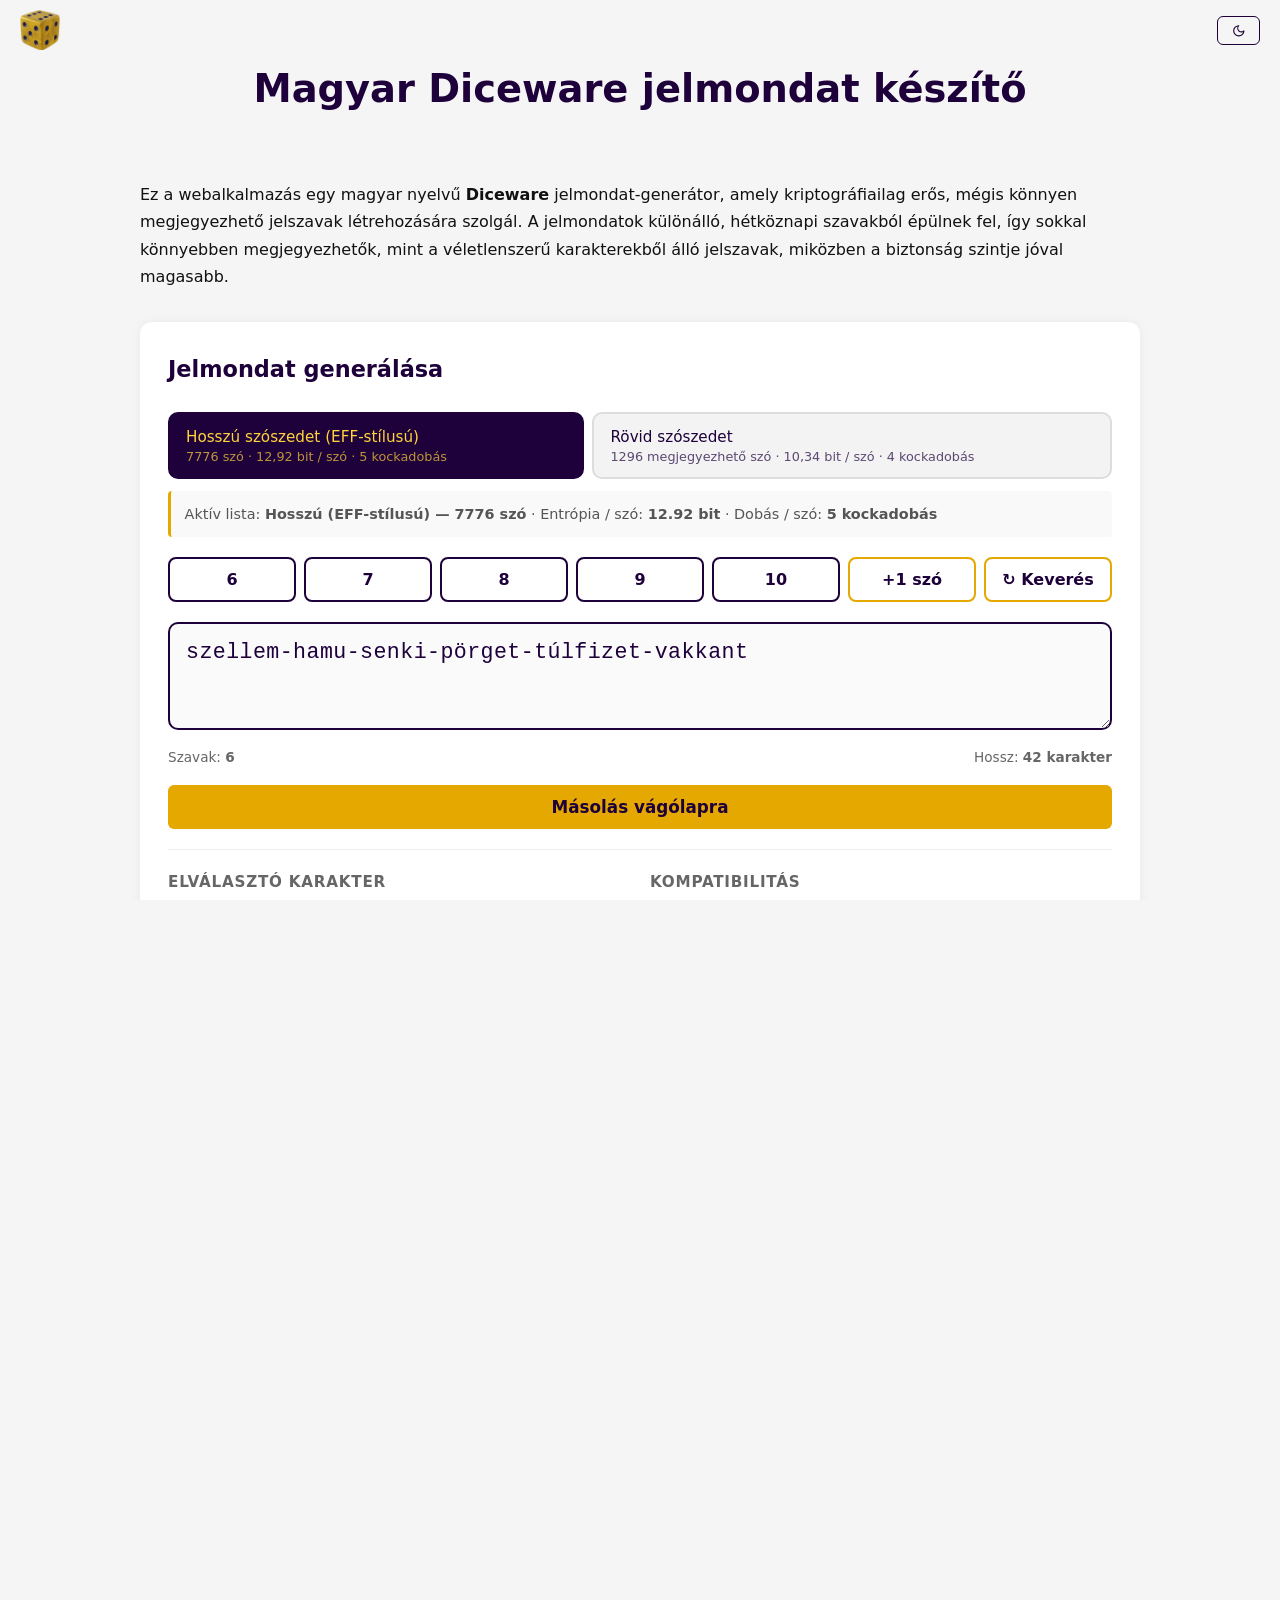
==== index.html @ 15f0f9b3 "chore: update SRI hashes" ====
<!DOCTYPE html>
<html lang="hu">
<head>
  <meta charset="UTF-8" />
  <title>Magyar Diceware jelmondat-generátor</title>
  <meta name="description" content="Magyar nyelvű Diceware jelmondat generátor. A böngésződ kriptográfiai véletlenszám-generátorát használja, semmilyen adat nem hagyja el a gépedet.">
  <meta name="keywords" content="CarryPass, diceware passphrase generator, jelmondat és jelszó generátor, több szóból álló jelszó mondat, jelszó készítő, password generator, passphrase generator, magyar szószedet, magyar diceware, erős jelszó, megjegyezhető jelszó, véletlenszerű jelszó">
  <meta name="author" content="Zoltán Rácz">

  <meta name="robots" content="index, follow">

  <link rel="canonical" href="https://kockajelszo.hu/">

  <meta property="og:type" content="website">
  <meta property="og:url" content="https://kockajelszo.hu/">
  <meta property="og:title" content="Magyar Diceware jelmondat-generátor">
  <meta property="og:description" content="Kriptográfiailag erős, mégis könnyen megjegyezhető magyar nyelvű jelmondatok generálása. Minden számítás a böngésződben történik, semmi sem kerül a szerverre.">
  <meta property="og:image" content="https://kockajelszo.hu/vilagos_kocka_184.png">
  <meta property="og:locale" content="hu_HU">
  <meta property="og:site_name" content="Kockajelszo">

  <meta name="twitter:card" content="summary">
  <meta name="twitter:title" content="Magyar Diceware jelmondat-generátor">
  <meta name="twitter:description" content="Kriptográfiailag erős, mégis könnyen megjegyezhető magyar jelmondatok. Minden a böngésződben fut, semmi nem hagyja el a gépedet.">
  <meta name="twitter:image" content="https://kockajelszo.hu/vilagos_kocka_184.png">

  <script type="application/ld+json">
  {
    "@context": "https://schema.org",
    "@type": "WebApplication",
    "name": "Magyar Diceware jelmondat-generátor",
    "url": "https://kockajelszo.hu/",
    "description": "Magyar nyelvű Diceware jelmondat-generátor. Kriptográfiailag erős, könnyen megjegyezhető jelmondatok generálása közvetlenül a böngésződben.",
    "applicationCategory": "SecurityApplication",
    "operatingSystem": "Any",
    "offers": {
      "@type": "Offer",
      "price": "0",
      "priceCurrency": "HUF"
    },
    "author": {
      "@type": "Person",
      "name": "Rácz Zoltán"
    },
    "inLanguage": "hu",
    "isAccessibleForFree": true
  }
  </script>
  <meta http-equiv="Content-Security-Policy" content="default-src 'self'; manifest-src 'self'; img-src 'self' data: blob:; media-src 'self' blob:; worker-src 'self'; connect-src 'self'; style-src 'self'; object-src 'none'; frame-src 'none'; script-src 'self'; base-uri 'self'; form-action 'self';">
  <meta http-equiv="Permissions-Policy" content="camera=(), microphone=(), geolocation=(), payment=(), usb=(), magnetometer=(), gyroscope=(), accelerometer=(), bluetooth=(), clipboard-read=()">
  <meta name="viewport" content="width=device-width, initial-scale=1">
  <meta name="theme-color" content="#1E003B">
  <meta name="referrer" content="no-referrer">

  <link rel="icon" type="image/png" href="vilagos_kocka_32.png" sizes="32x32" />
  <link rel="shortcut icon" href="favicon.ico" />
  <link rel="apple-touch-icon" sizes="184x184" href="vilagos_kocka_184.png" />

  <link rel="stylesheet" href="diceware-theme.css" integrity="sha384-i+BhUJe4YKb2g8mQ/94nd8Q9sfEkRP0+9KWdST4dWIpdFpiYFvLFRBcQU0KkItlI" crossorigin="anonymous">
  <script src="lucide.min.js" integrity="sha384-1WBlizZxaHNZADu+vujEL0zCN6BYOAzpLXB3HHLkdb5oOd3rxlWlCNuws/tVj4Cu" crossorigin="anonymous"></script>

</head>

<body>

  <header class="navbar">
    <div class="navbar-left">
      <a href="" class="logo-link">
        <img src="vilagos_kocka_184.png" alt="Kockajelszo logo" class="logo-img">
      </a>
    </div>
    <div class="navbar-right">
      <button id="themeToggle" class="dw-theme-toggle" type="button">
        <i id="themeToggleIcon" data-lucide="moon" aria-hidden="true"></i>
      </button>
    </div>
  </header>

  <header class="dw-hero dw-hero--page">
    <h1>Magyar Diceware jelmondat készítő</h1>
  </header>

  <section class="dw-info-block">
    <p>
      Ez a webalkalmazás egy magyar nyelvű <strong>Diceware</strong> jelmondat-generátor, amely
      kriptográfiailag erős, mégis könnyen megjegyezhető jelszavak létrehozására szolgál.
      A jelmondatok különálló, hétköznapi szavakból épülnek fel, így sokkal könnyebben
      megjegyezhetők, mint a véletlenszerű karakterekből álló jelszavak, miközben a biztonság
      szintje jóval magasabb.
    </p>
  </section>

  <section class="dw-card">
    <h2>Jelmondat generálása</h2>

    <div class="dw-list-switch" role="tablist" aria-label="szószedet választása">
      <button class="dw-list-btn is-active" data-list="long" type="button">
        Hosszú szószedet (EFF-stílusú)
        <small>7776 szó · 12,92 bit / szó · 5 kockadobás</small>
      </button>
      <button class="dw-list-btn" data-list="short" type="button">
        Rövid szószedet
        <small>1296 megjegyezhető szó · 10,34 bit / szó · 4 kockadobás</small>
      </button>
    </div>

    <div id="listMeta" class="dw-list-meta"></div>

    <div class="dw-count-row" role="group" aria-label="Szavak száma">
      <button class="dw-count-btn" data-count="6"  type="button">6</button>
      <button class="dw-count-btn" data-count="7"  type="button">7</button>
      <button class="dw-count-btn" data-count="8"  type="button">8</button>
      <button class="dw-count-btn" data-count="9"  type="button">9</button>
      <button class="dw-count-btn" data-count="10" type="button">10</button>
      <button class="dw-count-btn action" id="addWordBtn"  type="button" title="Egy szó hozzáadása">+1 szó</button>
      <button class="dw-count-btn action" id="shuffleBtn"  type="button" title="A szavak véletlenszerű átrendezése">↻ Keverés</button>
    </div>

    <div class="dw-output-wrap">
      <textarea id="passphraseOutput" readonly rows="3"
                placeholder="A jelmondat itt fog megjelenni…"></textarea>
      <div class="dw-output-meta">
        <span>Szavak: <strong id="wordCount">0</strong></span>
        <span>Hossz: <strong id="entropyLengthInfo">—</strong></span>
      </div>
      <button id="copyBtn" class="btn primary" type="button">Másolás vágólapra</button>
    </div>

    <div class="dw-options">
      <div class="dw-option-group">
        <h3>Elválasztó karakter</h3>
        <div class="dw-radio-row">
          <label><input type="radio" name="separator" value="-" checked><span>kötőjel</span></label>
          <label><input type="radio" name="separator" value="."><span>pont</span></label>
          <label><input type="radio" name="separator" value=" "><span>szóköz</span></label>
          <label><input type="radio" name="separator" value=""><span>nincs</span></label>
        </div>
      </div>

      <div class="dw-option-group">
        <h3>Kompatibilitás</h3>
        <div class="dw-toggle-row">
          <input type="checkbox" id="deaccentToggle" class="toggle">
          <label for="deaccentToggle" class="toggle-text">
            Ékezetek eltávolítása a hosszú szószedetből
            <small>Kompatibilitás idegen billentyűzettel, informatikai rendszerekkel</small>
          </label>
        </div>
        <h3>Plusz erősítés</h3>
        <div class="dw-toggle-row">
          <input type="checkbox" id="randomCapsToggle" class="toggle">
          <label for="randomCapsToggle" class="toggle-text">
            Egy szó véletlenszerű nagy kezdőbetűvel
            <small>+log₂(szavak száma) bit entrópia</small>
          </label>
        </div>
        <div class="dw-toggle-row">
          <input type="checkbox" id="appendSymbolToggle" class="toggle">
          <label for="appendSymbolToggle" class="toggle-text">
            Véletlen szimbólum hozzáadása a végéhez
            <small>+2,32 bit entrópia (!@#*_)</small>
          </label>
        </div>
        <div class="dw-toggle-row">
          <input type="checkbox" id="appendNumberToggle" class="toggle">
          <label for="appendNumberToggle" class="toggle-text">
            Véletlen szám hozzáadása a végéhez (1–9)
            <small>+3,17 bit entrópia</small>
          </label>
        </div>
      </div>
    </div>
    <div class="dw-entropy-summary">
      <span>Entrópia: <strong id="entropyBits">0 bit</strong></span>
      <span>Minősítés: <span id="entropyLabel" class="entropy-label">—</span></span>
    </div>
    <div class="dw-meter" aria-hidden="true">
      <div id="entropyMeterFill" class="meter-fill"></div>
    </div>

    <h3 class="dw-crack-heading">
      Becsült feltörési idő — <span class="dw-crack-subheading">brute-force átlag a kulcstér 50%-án</span>
    </h3>
    <table class="crack-table">
      <thead>
        <tr><th>Támadó / sebesség</th><th class="crack-time-th">Idő</th></tr>
      </thead>
      <tbody id="crackTableBody"></tbody>
    </table>
    <p class="dw-crack-note">
      A támadói sebességek illusztratív nagyságrendek. A valós feltörési idő a hash-algoritmustól,
      a hardvertől és a támadó erőforrásaitól függ. A becslés feltételezi, hogy a támadó tudja,
      melyik szószedetet használtad.
    </p>
  </section>

  <section class="dw-info-block">
    <div class="dw-warning">
      <strong>⚠ Valódi véletlenszerűség</strong><br>
      Ez a generátor a böngésződ kriptográfiai véletlenszám-generátorát
      (<code>window.crypto.getRandomValues</code>) használja, ami a legtöbb felhasználáshoz
      bőven elegendő. <strong>Ha azonban a legmagasabb biztonsági szintre van szükséged</strong>
        — például egy nagyon fontos kriptográfiai kulcs létrehozásához — akkor a legjobb, ha
      <strong>valódi, fizikai kockákat használsz</strong>, és a dobások eredményét visszanézed
      a szószedetben. A szoftveres véletlenszám-generátorok rejtett hibái vagy hátsó kapui
      nem zárhatók ki teljes bizonyossággal; a fizikai kockák viszont a valódi véletlenszerűséget biztosítják.
    </div>
  </section>

  <section class="dw-card">
    <h2>Kockadobás → szó keresés</h2>
    <p class="dw-dice-desc">
      Írd be a kockadobásod eredményét (pl. <code>13456</code> a hosszú, vagy <code>2341</code> a rövid listához),
      majd nyomj <kbd>Enter</kbd>t vagy kattints a <strong>Hozzáadás</strong> gombra.
      Az összegyűjtött szavakból jelmondat épül fel az entrópiaszámítással együtt.
    </p>

    <div class="dw-dice-lookup-row">
      <div class="custom-dropdown dropdown-lower">
        <label for="diceListSelect" class="dw-dice-label">Szószedet</label>
        <select id="diceListSelect" class="dw-dice-select">
          <option value="long">Hosszú (5 kocka)</option>
          <option value="short">Rövid (4 kocka)</option>
        </select>
      </div>
      <div class="dw-dice-field dw-dice-field--grow">
        <label for="diceRollInput" class="dw-dice-label">Dobás eredménye (csak 1–6)</label>
        <input type="text" id="diceRollInput" class="dw-dice-input"
               maxlength="5" placeholder="pl. 13456"
               inputmode="numeric" autocomplete="off" spellcheck="false">
        <label class="dw-dice-label">&nbsp;</label>
        <button id="diceAddBtn" class="btn primary" type="button" disabled>Hozzáadás</button>
      </div>
    </div>

    <div id="diceResult" class="dw-dice-result" aria-live="polite"></div>

    <div id="diceCollectedWrap" hidden>

      <div class="dw-dice-collected-header">
        <span>Összegyűjtött szavak (<span id="diceWordCount">0</span>):</span>
        <button id="diceClearBtn" class="dw-dice-clear-btn" type="button">✕ Mindent töröl</button>
      </div>
      <div id="diceWordList" class="dw-dice-word-list"></div>

      <div class="dw-options dw-dice-options">
        <div class="dw-option-group">
          <h3>Elválasztó karakter</h3>
          <div class="dw-radio-row">
            <label><input type="radio" name="diceSeparator" value="-" checked><span>kötőjel</span></label>
            <label><input type="radio" name="diceSeparator" value="."><span>pont</span></label>
            <label><input type="radio" name="diceSeparator" value=" "><span>szóköz</span></label>
            <label><input type="radio" name="diceSeparator" value=""><span>nincs</span></label>
          </div>
        </div>
        <div class="dw-option-group">
          <h3>Kompatibilitás</h3>
          <div class="dw-toggle-row">
            <input type="checkbox" id="diceDeaccentToggle" class="toggle">
            <label for="diceDeaccentToggle" class="toggle-text">
              Ékezetek eltávolítása
              <small>Kompatibilitás idegen billentyűzettel, informatikai rendszerekkel</small>
            </label>
          </div>
          <h3>Plusz erősítés</h3>
          <div class="dw-toggle-row">
            <input type="checkbox" id="diceRandomCapsToggle" class="toggle">
            <label for="diceRandomCapsToggle" class="toggle-text">
              Egy szó véletlenszerű nagy kezdőbetűvel
              <small>+log₂(szavak száma) bit entrópia</small>
            </label>
          </div>
          <div class="dw-toggle-row">
            <input type="checkbox" id="diceAppendSymbolToggle" class="toggle">
            <label for="diceAppendSymbolToggle" class="toggle-text">
              Véletlen szimbólum hozzáadása a végéhez
              <small>+2,32 bit entrópia (!@#*_)</small>
            </label>
          </div>
          <div class="dw-toggle-row">
            <input type="checkbox" id="diceAppendNumberToggle" class="toggle">
            <label for="diceAppendNumberToggle" class="toggle-text">
              Véletlen szám hozzáadása a végéhez (1–9)
              <small>+3,17 bit entrópia</small>
            </label>
          </div>
        </div>
        <div class="dw-option-group">

        </div>
      </div>

      <textarea id="dicePassphraseOutput" readonly rows="3" class="dw-dice-passphrase"></textarea>
      <div class="dw-output-wrap">
      <button id="diceCopyBtn" class="btn primary" type="button" disabled>Másolás vágólapra</button>
      </div>

      <div class="dw-entropy-summary">
        <span>Entrópia: <strong id="diceEntropyBits">0 bit</strong></span>
        <span>Minősítés: <span id="diceEntropyLabel" class="entropy-label">—</span></span>
        <span id="diceEntropyLengthInfo"></span>
      </div>
      <div class="dw-meter" aria-hidden="true">
        <div id="diceEntropyMeterFill" class="meter-fill"></div>
      </div>

      <h3 class="dw-crack-heading">
        Becsült feltörési idő — <span class="dw-crack-subheading">brute-force átlag a kulcstér 50%-án</span>
      </h3>
      <table class="crack-table">
        <thead>
          <tr><th>Támadó / sebesség</th><th class="crack-time-th">Idő</th></tr>
        </thead>
        <tbody id="diceCrackTableBody"></tbody>
      </table>
    </div>
  </section>


  <section class="dw-info-block">
    <h2>Hogyan használd</h2>
    <ol>
      <li>
        <strong>Válassz szószedetet.</strong> A <em>rövid</em> szószedet (1296 szó) rövidebb,
        könnyebben megjegyezhető szavakat tartalmaz — több szóra van szükség ugyanolyan
        biztonsághoz. A <em>hosszú</em>, EFF-stílusú szószedet (7776 szó) több szóból válogat,
        így kevesebb szó is elegendő.
      </li>
      <li>
        <strong>Válassz szómennyiséget.</strong> Általános ajánlás: <strong>6+ szó</strong>
        a hosszú szószedetből, vagy <strong>8+ szó</strong> a rövid szószedetből. Magasabb
        biztonsági igény esetén lépj feljebb.
      </li>
      <li>
        <strong>Igazítsd ízlésedre.</strong> Válassz elválasztót (kötőjel, pont, szóköz,
        vagy semmi). Igény szerint kapcsolj be véletlen nagy kezdőbetűt vagy szimbólumot.
      </li>
      <li>
        <strong>Jegyezd meg, vagy tárold biztonságosan.</strong> A Diceware módszer egyik nagy előnye, hogy a véletlen szavakból összeálló mondat 
        <em>vizuálisan asszociálható</em>, ezért 6-8 szó esetén sokkal könnyebb fejben tartani, mint egy ugyanolyan erős, vegyes karakterű jelszót. 
        Hosszabb jelmondat esetén — például erős titkosítási kulcshoz — érdemes egy megbízható jelszókezelőbe menteni.
      </li>
      <li>
        <strong>Ne válassz szavakat tetszésed szerint.</strong> A jelmondat biztonsága teljes egészében a véletlenszerűségből ered — 
        ha bármilyen szempont szerint válogatsz (pl. „ezek a szavak szimpatikusak"), a tényleges entrópia töredékére csökkenhet. 
        Kizárólag a generátort vagy fizikai kockákat használj. Ha az eredmény nem tetszik, egyszerűen generálj újat — 
        akár addig, amíg egy számodra megjegyezhető kombináció nem jön ki. Kizárólag a generátort vagy fizikai kockákat használj.
      </li>
      <li>
        <strong>Másold ki és használd.</strong> A „Másolás vágólapra" gomb a teljes
        jelmondatot a vágólapra teszi. A böngésződ vágólapját ne hagyd telerakva —
        ha lehet, illeszd be azonnal, ahova kell.
      </li>
    </ol>
  </section>

  <section class="dw-info-block">
    <h2>A Diceware története</h2>
    <p>
      A <strong>Diceware</strong> módszert <strong>Arnold G. Reinhold</strong>
      amerikai biztonsági szakértő dolgozta ki és tette közzé <strong>1995-ben</strong>.
      Az ötlet rendkívül egyszerű, és éppen ebben rejlik az ereje: ha valódi, fizikai
      hatoldalú kockákkal dobsz, és minden öt dobás eredménye (egy ötjegyű szám 11111 és
      66666 között) egy-egy szót választ ki egy nyilvános, 7776 elemű szószedetből,
      akkor az így összeállított jelmondat <strong>matematikailag bizonyíthatóan</strong>
      egyenletes eloszlással kerül a teljes lehetőségtérből.
    </p>
    <p>
      Reinhold célja az volt, hogy átlagos felhasználók is létrehozhassanak igazán
      erős, mégis megjegyezhető jelmondatokat — kriptográfiai kulcsokhoz, PGP titkos
      kulcsok védelméhez, lemeztitkosításhoz — anélkül, hogy bízniuk kellene egy szoftver
      véletlenszám-generátorában vagy egy szolgáltatóban.
    </p>
    <p>
      Az eredeti, angol Diceware-szószedetet a 2010-es években több irányba is kibővítették:
      a <strong>Electronic Frontier Foundation (EFF)</strong> 2016-ban kiadott egy
      gondosan átválogatott, „barátságosabb" 7776 szavas szószedetet, amely csak könnyen
      leírható, félreérthetetlen szavakat tartalmaz — és egy rövidebb,
      „<em>memorable</em>" 1296 szavas változatot is, amelyben a szavak rövidebbek és
      könnyebben megjegyezhetők. Ez az oldal ennek a két formátumnak a
      <strong>magyar</strong> változatát kínálja.
    </p>
    <p class="dw-source-note">
      Eredeti forrás:
      <a href="https://theworld.com/~reinhold/diceware.html" target="_blank" rel="noopener noreferrer">
        theworld.com/~reinhold/diceware.html
      </a>
      ·
      <a href="https://www.eff.org/dice" target="_blank" rel="noopener noreferrer">
        eff.org/dice
      </a>
    </p>
  </section>

  <section class="dw-info-block">
    <h2>Hogyan számoljuk az entrópiát</h2>
    <p>
      Az entrópia (bitekben) azt méri, hogy hány különböző jelmondatot tudna a támadó
      egyenlő valószínűséggel kitalálni. Ha az <em>N</em> elemű szószedetből véletlenszerűen
      választunk egy szót, az <strong>log₂(N)</strong> bit entrópiát ad:
    </p>
    <ul>
      <li>Rövid szószedet: log₂(1296) ≈ <strong>10,34 bit / szó</strong></li>
      <li>Hosszú szószedet: log₂(7776) ≈ <strong>12,92 bit / szó</strong></li>
      <li>Véletlen szimbólum (5 közül): log₂(5) ≈ <strong>2,32 bit</strong></li>
      <li>Véletlen szám (1–9): log₂(9) ≈ <strong>3,17 bit</strong></li>
      <li>Véletlen nagy kezdőbetű (melyik szón): log₂(szavak száma) bit</li>
    </ul>
    <p>
      A teljes jelmondat entrópiája az egyes részek entrópiájának összege. A feltörési
      idő becslése: <code>2<sup>bits − 1</sup> ÷ találgatás_per_másodperc</code>, ami
      a teljes kulcstér 50%-ának brute-force átfésüléséhez szükséges átlagos idő.
    </p>
  </section>

  <footer class="dw-footer">
    Diceware-generátor a <a href="https://carrypass.net" target="_blank" rel="noopener noreferrer">CarryPass</a> projekttől ·
    A kódot a böngésződ futtatja, a véletlent a böngésződ adja ·
    Magyar szószedet © Rácz Zoltán, CC BY SA 4.0
  </footer>

  <footer class="dw-footer">
    <a href="privacy-policy.html" target="_blank" rel="noopener noreferrer">Adatkezelési tájékoztató</a><br>
    készítette: Rácz Zoltán | a szervert biztosítja: Vercel | a domain szolgáltató: MHosting <br>
    A forrás megtekinthető a <a href="https://github.com/racz-zoltan/hungarian-diceware" target="_blank" rel="noopener noreferrer">GitHub</a> oldalon.<br>
  </footer>


  <script src="diceware_hungarian_short.js" integrity="sha384-bm+6sWbmrzERk+lYyMAoAx3h/zXso+BILvGccc5f3H9WD+K2WluRrU1LLFFt/CpL" crossorigin="anonymous"></script>
  <script src="diceware_hungarian_long.js" integrity="sha384-8YZtt3Z4+CXpR0xYqrtWiKHso7Sah0BT8HTcDqEfVZChGNx+omRCQSnc/5GDoqUs" crossorigin="anonymous"></script>

  <script src="diceware.js" integrity="sha384-tkfReyTM1sUQtWC5mJcmjQSDlkSIREk7+Nl5IS0ILaaxXsB22BI4fT/3C1aknOBo" crossorigin="anonymous" defer></script>

</body>
</html>
---- diceware-theme.css ----
:root {
--ui-font-stack: 'Inter', system-ui, -apple-system, BlinkMacSystemFont, 'Segoe UI', Roboto, sans-serif;

--background-color: #F5F5F5;
--text-color: #111;
}

[data-theme="dark"] {
--background-color: #121212;
--text-color: #f1f1f1;
} 

html, body {
margin: 0;
font-family: var(--ui-font-stack);
background-color: var(--background-color);
color: var(--text-color);
line-height: 1.7;
padding: 0;
height: 100%;
}

html {
scroll-behavior: smooth;
overflow-x: hidden;
box-sizing: border-box;
}


body {
overflow-x: hidden;
}

.navbar {
position: fixed;
top: 0;
left: 0;
right: 0;
width: 100%;
box-sizing: border-box;
z-index: 1000;
background: var(--background-color);
padding: 0.75rem 1.2rem;
display: flex;
flex-wrap: wrap;
justify-content: space-between;
align-items: center;
gap: 0.75rem;
}


.navbar-left,
.navbar-right {
display: flex;
align-items: center;
flex-wrap: wrap;
gap: 1rem;
}

.navbar svg {
width: 1.1rem;
height: 1.1rem;
display: block;
flex-shrink: 0;
}

#registrationView {
padding-top: 70px; 
}



input,
textarea {
font-family: var(--ui-font-stack);
}

input::placeholder,
textarea::placeholder {
font-family: var(--ui-font-stack);
color: #888; 
}


.screen {
display: none;
min-height: 100vh;
width: 100%;
overflow-y: auto;
opacity: 0;
transition: opacity 400ms ease;
}
.screen.active {
display: block;
opacity: 1;
}

.lang-toggle.fade { opacity: 0; transition: opacity 400ms; }
.lang-toggle.fade.active { opacity: 1; }



.container {
width: 90%;
max-width: 1000px;
margin: 0 auto;
padding: 2rem 0;
}

.container-icons {
width: 95%;
max-width: 500px;
margin: 0 auto;
}

.container.functions {
width: 90%;
max-width: 1000px;
margin: 0 auto;
background: #fff;
padding: 2rem;
border-radius: 12px;
box-shadow: 0 0 12px rgba(0,0,0,0.05);
}

.container.fullwidth {
width: 95%;
max-width: 1400px;
margin: 0 auto;
padding: 2rem 0;
background: #fff;
padding: 2rem;
border-radius: 12px;
box-shadow: 0 0 12px rgba(0,0,0,0.05);
}

.container qr {
display: grid; 
grid-template-columns: 1fr 1fr; 
gap: 20px; 
}
.column qr {
padding: 10px;
}

@media (max-width: 600px) {
.container.functions {
padding: 1.5rem 1rem;
}
}

.responsive-container {
margin-top: 0.1rem;
height: auto;
}

@media (min-width: 768px) {
.responsive-container {
height: 550px;
}
}


.hero {
background: #F5F5F5;
padding: 4rem 1rem;
text-align: center;
}

.hero h1 {
font-size: 2.5rem;
margin-bottom: 1rem;
}

.hero p {
font-size: 1.2rem;
margin-bottom: 2rem;
}

.section {
padding: 2rem 1rem;
}

.section-register {
padding: 0.3rem 1rem;
}

.section.alt {
background-color: #F9F9F9;
}

h2 {
font-size: 1.8rem;
margin-bottom: 1.5rem;
color: #1E003B;
}

h3, h4 {
margin: 0.5rem 0;
font-weight: 600;
}

ul {
padding-left: 1.5rem;
margin-bottom: 1rem;
}

ul li {
margin-bottom: 0.5rem;
}



.grid.cards {
display: grid;
gap: 1.5rem;
grid-template-columns: repeat(auto-fit, minmax(260px, 1fr));
}

.card {
background-color: #fff;
border: 1px solid #eee;
border-radius: 12px;
padding: 1.5rem;
box-shadow: 0 2px 6px rgba(0,0,0,0.05);
text-align: center;
}

.card i {
width: 24px;
height: 24px;
color: #E5A800;
margin-bottom: 0.75rem;
}

.card h4 {
font-size: 1.1rem;
color: #1E003B;
}

.card strong {
display: block;
margin-top: 0.5rem;
font-size: 1.2rem;
}

input:not([type="radio"]):not([type="checkbox"]), textarea {
width: 100%;
max-width: 100%;
box-sizing: border-box;
padding: 0.75rem;
font-size: 1rem;
margin-bottom: 1rem;
border-radius: 8px;
border: 1px solid #ccc;
background-color: #fff;
}

textarea {
min-height: 100px;
resize: vertical;
}

.btn {
display: inline-block;
padding: 0.75rem 1.5rem;
font-family: inherit;
font-size: 1rem;
font-weight: 400;
border: none;
text-decoration: none;
text-align: center;
align-items: center;
justify-content: center;
vertical-align: middle;
line-height: 1;
cursor: pointer;
transition: all 0.3s ease;
}


.btn.primary:hover {
background-color: #e6be36;
}

.footer {
text-align: center;
padding: 2rem 1rem;
background-color: #F5F5F5;
font-size: 0.9rem;
color: #666;
}

.icon-large {
width: 36px;
height: 36px;
color: #E5A800;
margin-bottom: 1rem;
}

.icon-large-challenge {
width: 36px;
height: 36px;
color: #E5A800;
}  

.icon-large-challenge-dark {
width: 36px;
height: 36px;
color: #1E003B;
} 
.dot-modal {
display: none; 
position: fixed; 
z-index: 9999; 
left: 0;
top: 0;
width: 100%; 
height: 100%; 
overflow: auto; 
background-color: rgba(0,0,0,0.5); 
}


.dot-modal-content {
position: absolute; 
top: 50%; 
left: 50%; 
transform: translate(-50%, -50%); 
width: 300px;
height: 300px; 
padding: 20px;
display: flex;
justify-content: center;
align-items: center;
background-color: transparent;
}

.loading-dots {
display: grid;
grid-template-columns: repeat(3, auto);
grid-gap: 10px;
justify-content: center;
align-items: center;
}

.dot {
width: 20px;
height: 20px;
border-radius: 50%;
margin: 5px;
animation: pulsate 1s infinite alternate;
}

.blue {
background-color: #1E003B;
}

.light {
background-color: #E5A800;
}


@keyframes pulsate {
from {
  transform: scale(1);
  opacity: 1;
}
to {
  transform: scale(1.5);
  opacity: 0.5;
}
}

.clearcontainer {
display: flex;
align-items: center; 
margin-top: 0.6rem;
}

.clearcontainer h4 {
margin-right: 2rem;
}

.custom-alert {
display: flex;
align-items: center;
justify-content: space-between;
padding: 0.75rem 1rem;
margin-bottom: 1rem;
border-radius: 6px;
font-size: 0.95rem;
box-shadow: 0 2px 8px rgba(0,0,0,0.1);
animation: fadein 0.2s ease-in-out;
}

.custom-alert-info    { background-color: #e7f1ff; color: #084298; }
.custom-alert-success { background-color: #d1e7dd; color: #0f5132; }
.custom-alert-error   { background-color: #f8d7da; color: #842029; }
.custom-alert-warning { background-color: #fff3cd; color: #664d03; }

.custom-alert-close {
background: none;
border: none;
font-size: 1.2rem;
color: inherit;
cursor: pointer;
}

@keyframes fadein {
from { opacity: 0; transform: translateY(-5px); }
to { opacity: 1; transform: translateY(0); }
}

.input-group {
display: flex;
align-items: stretch;
flex-wrap: nowrap;
}


.input-row {
display: flex;
gap: 1rem;
align-items: flex-end;
}

.field-group {
display: flex;
flex-direction: column;
justify-content: flex-end;
}

.field-group label {
font-size: 14px;
margin-bottom: 5px;
}

.field-group select,
.field-group input {
font-size: 1rem;
padding: 0.4rem;
box-sizing: border-box;
line-height: 1.4; 
}

.field-group.narrow {
flex: 0 0 80px;
}


input.form-control {
padding: 0.5rem 0.75rem;
font-size: 1rem;
line-height: 1.4;
border-radius: 8px;
border: 1px solid #ccc;
box-sizing: border-box;
height: 42px;
margin-bottom: 1rem;
}


.btn.primary {
background-color: #E5A800;
color: #1E003B;
border: none;
padding: 0.7rem 1rem;
}

.btn.secondary {
background-color: #f3f3f3;
color: #1E003B;
border: 1px solid #ccc;
padding: 0.7rem 1rem;
}

.btn.secondary:hover {
background-color: #e6e6e6;
}

.btn.strong {
background-color: #1E003B;
color: #E5A800;
border: 1px solid #ccc;
padding: 0.7rem 1rem;
}

.btn.strong:hover {
background-color: #31005D; 
}

.btn.outline {
background: transparent;
color: #1E003B; 
border: 2px solid #1E003B;
font-weight: 400;
padding: 0.4rem 1rem;
border-radius: 8px;
transition: all 0.2s ease;
}

.btn.outline:hover {
background-color: #1E003B;
color: #fff;
}


.btn.outline-gold {
background: transparent;
color: #1E003B;
border: 2px solid #E5A800;
font-weight: 400;
padding: 0.4rem 1rem;
border-radius: 8px;
transition: all 0.2s ease;
}

.btn.outline-gold:hover {
background-color: #FFD43B;
color: #1E003B;
}

.btn.outline-delete {
background: transparent;
color: #842029; 
border: 2px solid #842029;
font-weight: 400;
padding: 0.2rem 0.4rem;
border-radius: 8px;
transition: all 0.2s ease;
}

.btn.outline-delete:hover {
background-color: #842029;
color: #fff;
}

.btn.secondary-outline {
background-color: transparent;
color: #ccc;
border: 1px solid #ccc;
font-weight: 400;
padding: 0.4rem 0.5rem;
border-radius: 8px;
transition: all 0.2s ease;
}

.btn.secondary-outline:hover {
background-color: #f3f3f3;
border-color: #aaa;
}

.btn.secondary-no-outline {
background-color: #e0e0e0;
color: #1E003B;
font-weight: 500;
transition: all 0.2s ease;
}

.btn.secondary-no-outline:hover {
background-color: #d9d7d7;
}  


.button-wrapper {
display: flex;
justify-content: center; 
margin-top: 2rem; 
}

.btn.btn-vertical {
display: flex;
flex-direction: column;
align-items: center;
gap: 0.25rem;
}



.input-group input {
height: 42px;
font-size: 1rem;
padding: 0.5rem 0.75rem;
border-radius: 8px;
border: 1px solid #ccc;
box-sizing: border-box;
white-space: nowrap;
}


.input-group button {
height: 42px;
font-size: 1rem;
padding: 0.5rem 0.75rem;
border-radius: 8px;
border: 1px solid #ccc;
box-sizing: border-box;
white-space: nowrap;
}

.input-group .btn.secondary-no-outline {
height: 42px;
font-size: 1rem;
padding: 0.5rem 0.75rem;
border-radius: 8px;
border: none;
box-sizing: border-box;
white-space: nowrap;
}

.input-group input {
flex: 1;
}


.grid.split {
display: grid;
gap: 2rem;
align-items: start;
grid-template-columns: repeat(auto-fit, minmax(320px, 1fr));
}

.grid.split > * {
min-width: 0;
overflow-wrap: break-word;
}



.column-left,
.column-right {
min-width: 0;
overflow-x: visible;
overflow-y: auto; 
margin-top: 1rem; 
}

.column-left--registration {
display: flex;
flex-direction: column;
}

#masterPassContainer { order: 1; }
#appIdHow { order: 2; }

@media (max-width: 860px) {
#masterPassContainer { order: 2; }
#appIdHow { order: 1; }
}

::placeholder {
color: #999;               
font-style: italic;       
opacity: 0.75;            
font-size: 0.95rem;       
}


input:focus,
textarea:focus {
outline: none; 
border: 2px solid #E5A800;
box-shadow: 0 0 0 2px rgba(255, 212, 59, 0.25); 
}

.logo-link {
display: inline-flex;
align-items: center;
}

.logo-img {
height: 40px;
width: auto;
}

.lang-toggle {
position: absolute;
top: 1rem;
right: 1rem;
font-weight: 500;
font-size: 0.95rem;
color: #1E003B;
z-index: 1000;
}

.lang-link {
text-decoration: none;
color: #E5A800;
padding: 0.25rem 0.5rem;
transition: color 0.2s ease;
}

.lang-link:hover {
color: #FFD43B;
}

.lang-link.active {
color: #1E003B;
}


.carrypass-modal {
display: none;
position: fixed;
z-index: 9998;
left: 0;
top: 0;
width: 100%;
height: 100%;
overflow: auto;
background-color: rgba(30, 0, 59, 0.4); 
}


.carrypass-modal-content {
background-color: #fff;
margin: 15% auto;
padding: 2rem;
border: 2px solid #E5A800;
border-radius: 12px;
width: 70%;
max-width: 400px;
text-align: center;
box-shadow: 0 8px 24px rgba(0, 0, 0, 0.1);
}


.carrypass-modal-login {
display: none;
position: fixed;
z-index: 999;
left: 0;
top: 0;
width: 100%;
height: 100%;
overflow: auto;
background-color: #1E003B; 
}


.carrypass-modal-login-content {
background-color: #fff;
margin: 15% auto;
padding: 2rem;
border: 2px solid #E5A800;
border-radius: 12px;
width: 90%;
max-width: 500px;
text-align: center;
box-shadow: 0 8px 24px rgba(0, 0, 0, 0.1);
}


.carrypass-modal .close {
color: #1E003B;
float: right;
font-size: 1.5rem;
font-weight: bold;
cursor: pointer;
}

.carrypass-modal .close:hover {
color: #FFD43B;
}


.modal {
position: fixed;
top: 0;
left: 0;
z-index: 1000;
width: 100vw;
height: 100vh;
background-color: rgba(30, 0, 59, 0.4); 
display: flex;
align-items: center; 
justify-content: center; 
}

.modal-content {
background: #fff;
padding: 2rem;
border-radius: 12px;
max-width: 600px;       
width: 85%;
max-height: 85vh;      
overflow-y: auto;        
box-shadow: 0 8px 24px rgba(0, 0, 0, 0.2);
}

.modal.hidden {
display: none;
}

.hidden { 
display: none; 
}

@media (max-width: 600px) {
.modal-content {
padding: 1.5rem;
width: 80%;
}
}


.tabs {
display: flex;
gap: 1rem;
margin-bottom: 2rem;
}
.tab-button {
padding: 0.75rem 1.5rem;
border: none;
background-color: #E5A800;
color: #1E003B;
font-weight: 600;
cursor: pointer;
border-radius: 8px;
}
.tab-button.active {
background-color: #FFD43B;
}
.tab-content {
display: none;
}
.tab-content.active {
display: block;
background: #f3f3f3;
padding: 2rem;
border-radius: 12px;
box-shadow: 0 0 12px rgba(0, 0, 0, 0.05);
}

.tab-button i {
font-size: 20px; 
}

#flavorTag {
display: none;
background-color: #f3f3f3;
color: #1E003B;
border: 1px solid #ccc;
font-size: 0.9rem;
padding: 0.4rem 0.8rem;
border-radius: 8px;
margin-top: 1rem;
width: fit-content;
}


.custom-select-container {
width: 100%;
max-width: 300px;
margin-bottom: 20px;
font-family: var(--ui-font-stack);
}

label[for="options"] {
font-size: 14px;
font-weight: 600;
color: #333;
display: block;
margin-bottom: 8px;
}

.custom-select-wrapper {
position: relative;
display: inline-block;
width: 100%;
}

.custom-select {
width: 100%;
padding: 12px 40px 12px 12px;
font-size: 14px;
background-color: #f4f7fa;
border: 1px solid #d1d9e6;
border-radius: 8px;
appearance: none;
cursor: pointer;
color: #333;
}

.custom-select:focus {
border-color: #4a90e2;
outline: none;
}

.custom-select option {
padding: 10px;
font-size: 14px;
background-color: #fff;
color: #333;
}

.custom-select-wrapper::after {
content: '';
position: absolute;
top: 50%;
right: 10px;
transform: translateY(-50%);
border: 5px solid transparent;
border-top: 5px solid #4a90e2;
pointer-events: none;
}

.custom-select-wrapper:hover .custom-select {
border-color: #4a90e2;
}

#passwordStrengthContainer {
margin-top: 10px;
margin-bottom: 20px;
}

#passwordStrengthBar {
width: 100%;
height: 10px;
border-radius: 5px;
background-color: #ddd;
transition: background-color 0.3s;
}
#passwordStrengthBar.weak {
width: 20%;
background-color: red;
}
#passwordStrengthBar.medium {
width: 50%;
background-color: orange;
}
#passwordStrengthBar.strong {
width: 72%;
background-color: green;
}
#passwordStrengthBar.extrastrong {
width: 100%;
background-color: #1E003B;
}


#passwordStrengthText {
font-weight: bold;
}
#entropyText {
font-size: 0.9em;
}


.icon {
margin-left: 10px;
display: inline-block;
transition: opacity 0.3s ease;
}

.icon i {
font-size: 18px;
color: green; 
}


.custom-file-input {
display: none; 
}


.custom-file-container {
display: flex;
align-items: center;
width: 100%;
}

#fileInputText {
flex: 1;
margin-right: 5px;
}


#fileButton:hover {
background-color: #e2e6ea;
}


.custom-dropdown-container {
position: relative;
margin: 20px 0;
display: flex;
flex-direction: column;
}

.custom-dropdown {
position: relative;
width: 100%;
}


.dropdown-label {
font-size: 14px;
font-weight: 500;
margin-bottom: 5px;
color: #333;  
}


.custom-dropdown select {
appearance: none; 
background-color: #f8f9fa;  
border: 1px solid #ced4da; 
border-radius: 5px;  
padding: 10px 15px;
font-size: 14px;
color: #495057;
transition: all 0.3s ease; 
width: 100%;
cursor: pointer;
outline: none;
}


.custom-dropdown select:focus {
border-color: #007bff; 
box-shadow: 0 0 5px rgba(38, 143, 255, 0.4); 
}


.custom-dropdown::after {
content: "\25BC";  
font-size: 18px;
position: absolute;
right: 15px;
top: 50%;
transform: translateY(-50%);
pointer-events: none;
color: #495057;  
font-family: 'Segoe UI Symbol', 'Arial', sans-serif;
}

.custom-dropdown.dropdown-lower::after {
top: 70%;
}


.custom-dropdown select option:hover {
background-color: #f1f1f1;  
color: #007bff;
}


.custom-dropdown select:disabled {
background-color: #e9ecef;
border-color: #d6d8db;
color: #6c757d;
cursor: not-allowed;
}

.dropdown {
border: 1px solid #ccc;
margin-top: 4px;
max-height: 120px;
overflow-y: auto;
}
.username-suggestion {
padding: 5px;
cursor: pointer;
}
.username-suggestion:hover {
background-color: #eef;
}


.header-wrapper {
margin-left: 10%; 
width: 90%; 
}

.icon-container {
display: inline-block; 
vertical-align: middle; 
}

.pricing-section {
max-width: 1100px;
margin: 0 auto;
text-align: center;
}

.pricing-section h1 {
font-size: 2rem;
margin-bottom: 1rem;
color: #1E003B;
}

.pricing-cards {
display: grid;
grid-template-columns: repeat(auto-fit, minmax(280px, 1fr));
gap: 1.5rem;
margin-top: 2rem;
}


.card h2 {
font-size: 1.25rem;
margin-bottom: 0.5rem;
color: #1E003B;
}

.card .price {
font-size: 1.1rem;
font-weight: 600;
color: #E5A800;
margin-bottom: 1rem;
}

.card ul {
list-style: none;
padding: 0;
margin: 0 0 1rem 0;
}

.card ul li {
margin-bottom: 0.5rem;
color: #333;
}

.card a {
display: inline-block;
text-decoration: none;
color: #1E003B;
border: 2px solid #E5A800;
padding: 0.5rem 1rem;
border-radius: 6px;
transition: all 0.2s ease;
font-weight: 500;
}

.card a:hover {
background-color: #FFD43B;
color: #1E003B;
}


.carrypass-landing-modal {
display: block;  
position: fixed;
z-index: 999;
left: 0;
top: 0;
width: 100%;
height: 100%;
overflow: auto;
background-color: rgba(30, 0, 59, 0.6); 
opacity: 1;  
transition: opacity 2s ease-out; 
}

.landing-modal-content {
display: flex;
flex-direction: column;  
justify-content: center; 
align-items: center;     
height: 100%;           
}


#modalText {
color: #E5A800; 
font-size: 10rem; 
opacity: 1; 

}


@keyframes shrinkAndFade {
0% {
font-size: 10rem; 
opacity: 1; 
}
100% {
font-size: 7rem; 
opacity: 0; 
}
}


#modalText.shrinkAndFade {
animation: shrinkAndFade 2s forwards; 
}

#passCodeModal {
display: none;  
}

.input-clean-wrapper {
display: flex;
align-items: flex-end;
gap: 1rem;
font-family: inherit;
}

.field-block {
display: flex;
flex-direction: column;
font-size: 14px;
font-family: inherit;
}

.field-block label {
margin-bottom: 4px;
font-weight: 500;
}

.field-block select,
.field-block input {
font-size: 14px;
font-family: inherit;
height: 38px;
padding: 4px 8px;
line-height: 1.4;
box-sizing: border-box;
border: 1px solid #ccc;
border-radius: 4px;
background-color: white;
appearance: none;
-webkit-appearance: none;
-moz-appearance: none;
vertical-align: bottom;
}

.field-block.stretch {
flex: 1;
}

.field-block.narrow {
width: 90px;
}




.toggles {
display: flex;
flex-wrap: nowrap;
justify-content: flex-start;
gap: 0.5rem;
padding: 0 1rem;
overflow-x: auto;
box-sizing: border-box;
scroll-behavior: smooth;
}

.toggles::-webkit-scrollbar {
height: 8px;
}

.toggles::-webkit-scrollbar-thumb {
background: #888;
border-radius: 4px;
}

.toggles::-webkit-scrollbar-track {
background: transparent;
}

.toggle-container {
display: flex;
flex-direction: column;
align-items: flex-start; 
min-width: 100px;        
max-width: 180px;        
flex: 0 0 auto;          
box-sizing: border-box;
}

.toggle-container-security {
display: flex;
flex-direction: column;
align-items: flex-start; 
min-width: 160px;        
max-width: 200px;        
flex: 0 0 auto;         
box-sizing: border-box;
}

.toggle-container-store {
display: flex;
flex-direction: column;
align-items: center; 
min-width: 100px;       
max-width: 160px;       
flex: 0 0 auto;         
box-sizing: border-box;
}

.toggle-container .input-group {
width: 100%;             
}

.input-group-length input[type="number"] {
width: 30px;             
}

.input-group-password input[type="password"] {
width: 30px;             
}

.label-tooltip-wrapper {
display: flex;
flex-direction: column;
align-items: flex-start;
width: 100%;
}



.toggle {
position: relative;
width: 60px; 
height: 27px; 
-webkit-appearance: none;
appearance: none;
background: #ddd;
border-radius: 15px;
cursor: pointer;
transition: background-color 0.3s ease;
border: none;
outline: none; 
box-shadow: none; 
}


.toggle:checked {
background-color: #E5A800; 
border: none; 
outline: none; 
box-shadow: none;
}

.toggle:checked + .toggle-label {
color: #E5A800; 
border: none;
outline: none; 
box-shadow: none; 
}


.toggle::before {
content: "";
position: absolute;
top: 2px; 
left: 2px; 
width: 22px; 
height: 22px; 
border-radius: 50%;
background-color: #fff;
transition: transform 0.4s ease;
border: 1px solid #ccc; 
}


.toggle:checked::before {
transform: translateX(32px); 
}


.toggle-label {
font-size: 14px;
color: #1E003B; 
font-weight: bold;
transition: color 0.3s ease;
}


#purpleToggle:checked {
background-color: #6A1B9A; 
}

#purpleToggle:checked + .toggle-label {
color: #6A1B9A; 
}


.toggle:focus,
.toggle:checked {
outline: none; 
border: none; 
box-shadow: none; 
}


.toggle-container label {
font-size: 14px; 
margin-bottom: 5px; 
}

.toggle-container-security label {
font-size: 14px; 
margin-bottom: 5px; 
}

.toggle-container-store label {
font-size: 14px; 
margin-bottom: 5px; 
}  

.custom-slider-container {
position: relative;
width: 59px; 
height: 42px; 
border-radius: 5px;
background-color: #ccc; 
overflow: hidden; 
cursor: pointer;
transition: background-color 0.3s ease;
}

.custom-slider-container-service {
position: relative;
width: 59px; 
height: 42px; 
border-radius: 5px;
background-color: transparent; 
overflow: hidden; 
cursor: pointer;
transition: background-color 0.3s ease;
}  

.custom-slider-ball {
position: absolute;
top: 50%;
left: 1px; 
transform: translateY(-50%); 
width: 40px;
height: 40px;
border-radius: 15%;
background-color: white;
display: flex;
justify-content: center;
align-items: center;
transition: left 0.3s ease; 
}


.slider-icon {
font-size: 28px; 
color: #1E003B; 
}


.custom-slider-container.active {
background-color: #1E003B; 
}


.custom-slider-container.active .custom-slider-ball {
left: 18px;
}


.dot-signal {
position: absolute;
top: 4px;  
right: 4px;  
width: 8px;
height: 8px;
background-color: var(--dot-color, #e7f1ff);
border-radius: 50%; 
box-shadow: 0 0 5px rgba(6, 6, 6, 0.664); 
opacity: 1;
transition: opacity 0.6s ease;
}


.custom-slider-container.active .dot-signal {
visibility: hidden;
}

#generationStatus {
font-size: 16px;
font-weight: normal;
}

.dot-loader span {
opacity: 0;
animation: blink 1.4s infinite;
}

.dot-loader span:nth-child(1) {
animation-delay: 0s;
}
.dot-loader span:nth-child(2) {
animation-delay: 0.2s;
}
.dot-loader span:nth-child(3) {
animation-delay: 0.4s;
}

@keyframes blink {
0% { opacity: 0; }
50% { opacity: 1; }
100% { opacity: 0; }
}


button {
transition: all 0.1s ease;
position: relative;
}

button:active {
top: 1px;
background-color: #ccc;
transform: scale(0.98); 
}

input:disabled {
cursor: not-allowed;
}

@keyframes bounce {
0%   { transform: scale(1); }
30%  { transform: scale(1.1); }
60%  { transform: scale(0.95); }
100% { transform: scale(1); }
}

.toggle-container.bounce {
animation: bounce 0.3s ease;
}


.export-modal {
position: fixed;
top: 0;
left: 0;
width: 100%;
height: 100%;
background: rgba(0,0,0,0.5);
display: flex;
align-items: center;
justify-content: center;
z-index: 999;
}

.export-modal.hidden {
display: none;
}

.export-modal-content {
background: white;
padding: 20px 30px;
border-radius: 8px;
text-align: center;
width: 300px;
}

.export-modal-content h2 {
margin-top: 0;
font-size: 20px;
}

.export-modal-content input {
width: 100%;
padding: 8px;
margin: 15px 0;
font-size: 16px;
}

.export-spinner {
border: 4px solid #f3f3f3;
border-top: 4px solid #333;
border-radius: 50%;
width: 30px;
height: 30px;
margin: 10px auto;
animation: export-spin 1s linear infinite;
}

@keyframes export-spin {
0% { transform: rotate(0deg); }
100% { transform: rotate(360deg); }
}

.export-modal-error {
color: red;
font-size: 14px;
margin-top: 10px;
}

.modal-error {
visibility: hidden;
opacity: 0;
transition: opacity 0.3s ease, visibility 0.3s ease;
height: auto;
color: #842029;
background-color: #f8d7da;
padding: 0.75rem;
margin-top: 1rem;
border-radius: 0.5rem;
font-size: 0.9rem;
}

.modal-error.active {
visibility: visible;
opacity: 1;
}

.modal-error.hidden {
visibility: hidden;
opacity: 0;
}


@keyframes shake {
0%, 100% { transform: translateX(0); }
25% { transform: translateX(-4px); }
50% { transform: translateX(4px); }
75% { transform: translateX(-2px); }
}

.modal-error.shake {
animation: shake 0.4s;
}



.export-modal-buttons {
display: flex;
justify-content: space-between;
}

.export-modal-buttons button {
padding: 8px 20px;
font-size: 14px;
cursor: pointer;
}

@media (min-width: 640px) {
#generatedPassword {
margin-top: 5.5rem; 
}
}


#savedServicesPanel {
max-height: 0;
overflow: hidden;
opacity: 0;
transition: max-height 0.3s ease, opacity 0.3s ease;
}


#savedServicesPanel.open {
max-height: 90vh;
overflow-y: auto;
opacity: 1;
}

#savedServicesList .saved-service-item[hidden] {
display: none !important;
}

#savedServicesList .saved-service-item.saved-service-hidden {
display: none !important;
}

.smooth-toggle {
overflow: hidden;
max-height: 0;
opacity: 0;
pointer-events: none;
transition: max-height 0.5s ease, opacity 0.5s ease;
}


.smooth-toggle.visible {
max-height: 1000px; 
opacity: 1;
pointer-events: auto;
}


#credentialsList {
max-height: 400px;
overflow-y: auto;
padding-right: 8px;
border: 1px solid #ddd;
border-radius: 6px;
margin-bottom: 10px;
}

.scroll-item {
padding: 10px;
border-bottom: 1px solid #eee;
}

.compact-list {
max-height: 300px;
overflow-y: auto;
border: 1px solid #ddd;
padding: 5px;
margin-bottom: 10px;
}

.compact-item {
border-bottom: 1px solid #eee;
padding: 5px 0;
}

.modal-edit {
position: fixed;
top: 0; left: 0;
width: 100%; height: 100%;
background: rgba(30, 0, 59, 0.4);
display: flex;
align-items: center;
justify-content: center;
backdrop-filter: blur(4px);
z-index: 1000;
}

.modal-edit-content {
background: #fff;
padding: 20px;
border-radius: 10px;
width: 90%;
max-width: 400px;
box-shadow: 0 4px 15px rgba(0,0,0,0.2);
}

.modal-edit-content h3 {
margin-top: 0;
}

.modal-edit-content input {
width: 100%;
margin-bottom: 10px;
padding: 8px;
border: 1px solid #ccc;
border-radius: 4px;
}

.modal-edit-actions {
display: flex;
justify-content: flex-end;
gap: 10px;
}

.modal-edit.hidden {
display: none;
}

.modal-edit {
overflow-y: auto;
align-items: flex-start;
}

.modal-edit-content {
max-height: calc(100vh - 4rem);
overflow-y: auto;
}

@media (max-width: 640px) {
.modal-edit {
padding: 0.75rem;
}

.modal-edit-content {
max-height: calc(100vh - 1.5rem);
padding: 1rem;
}
}

.sticky-actions {
position: sticky;
bottom: 0;

display: flex;
justify-content: flex-end;
gap: 0.75rem;

padding-top: 1rem;
margin-top: 1rem;

background: var(--card-bg, #fff);
}


.team-chip {
display: inline-flex;
align-items: center;
background: #f0f0f0;
color: #333;
border-radius: 20px;
padding: 4px 10px;
margin: 4px;
font-size: 0.85rem;
transition: background 0.2s ease;
}

.team-chip:hover {
background: #e0e0e0;
}

.team-chip .icon-button {
background: none;
border: none;
padding: 0 4px;
margin-left: 6px;
cursor: pointer;
}

.team-chip .icon-button i {
width: 16px;
height: 16px;
transition: color 0.2s ease;
}

.team-chip .icon-button:hover i {
color: #d9534f; 
}

.modal-confirm {
position: fixed;
top: 0;
left: 0;
width: 100%;
height: 100%;
background: rgba(0,0,0,0.4);
display: flex;
align-items: center;
justify-content: center;
z-index: 9999 !important;
}

.modal-confirm.hidden {
display: none;
}

.modal-confirm-content {
background: white;
padding: 20px 30px;
border-radius: 10px;
text-align: center;
max-width: 300px;
box-shadow: 0 4px 20px rgba(0,0,0,0.2);
}

.modal-confirm-buttons {
margin-top: 20px;
display: flex;
justify-content: space-around;
}

.modal-confirm-buttons button {
padding: 8px 16px;
border: none;
border-radius: 6px;
cursor: pointer;
}

.modal-confirm-buttons button#confirmYesBtn {
background: #d9534f;
color: white;
}

.modal-confirm-buttons button#confirmNoBtn {
background: #6c757d;
color: white;
}

#alertOkBtn {
background: #0275d8;
color: white;
border: none;
border-radius: 6px;
padding: 8px 16px;
cursor: pointer;
}

.feedback-area { margin-top: 10px; font-size: 0.9em; }

.alert {
color: red;
font-weight: bold;
}
.credential-item {
background: #f1f1f1;
padding: 8px;
margin: 5px 0;
border-radius: 4px;
}


.responsive-margin-top {
margin-top: 8rem;
}


@media (max-width: 600px) {
.responsive-margin-top {
margin-top: 2rem; 
}
}


.logout-mobile {
display: none;
}


@media (max-width: 768px) {
.logout-desktop {
display: none;
}

.logout-mobile {
display: block;
}
}


.toggle.admin {
position: relative;
width: 60px; 
height: 18px; 
-webkit-appearance: none;
appearance: none;
background: #ddd;
border-radius: 15px;
cursor: pointer;
transition: background-color 0.3s ease;
border: none; 
outline: none; 
box-shadow: none; 
}


.toggle.admin:checked {
background-color: #E5A800; 
border: none; 
outline: none;
box-shadow: none; 
}

.toggle.admin:checked + .toggle-label {
color: #FFD43B; 
border: none; 
outline: none; 
box-shadow: none; 
}


.toggle.admin::before {
content: "";
position: absolute;
top: 1px; 
left: 0px;
width: 30px; 
height: 32px; 
border-radius: 40%;
background-color: #fff;
transition: transform 0.3s ease;
border: 1px solid #ccc; 
}


.toggle.admin:checked::before {
transform: translateX(27px);
}

.input-flash {
background-color: #fff3cd;
transition: background-color 0.4s ease;
}

.import-success-flash {
background-color: #d4edda !important;  
border-color: #c3e6cb !important;
box-shadow: 0 0 8px 2px rgba(72, 180, 97, 0.5);
transition: box-shadow 0.4s ease, background-color 0.4s ease;
}

.import-delete-flash {
background-color: #f8d7da !important;  
border-color: #f5c6cb !important;      
box-shadow: 0 0 8px 2px rgba(220, 53, 69, 0.5);  
transition: box-shadow 0.4s ease, background-color 0.4s ease;
}


.desktop-margin-left {
margin-left: 2rem;
}

.desktop-margin-right {
margin-right: 2rem;
}


@media (max-width: 768px) {
.desktop-margin-left {
margin-left: 0;
}

.desktop-margin-right {
margin-right: 0;
}
}

.btn[data-active="true"] {
background-color: #1E003B;
color: white;
border-color: #1E003B;
}

.qr-image {
max-width: 250px;
width: 100%;
height: auto;
display: block;
margin: 1rem auto;
}

.argon-tier-label {
font-size: 0.8em;
margin-left: 0.5em;
opacity: 0.75;
user-select: none;
}

.info-card {
border: 1px solid #ccc;
border-radius: 0.75rem;
padding: 0;
margin-bottom: 1rem;
margin-top: 1rem;
overflow: hidden;
background: #f9f9f9;
transition: all 0.3s ease;
}

.info-toggle {
width: 100%;
text-align: left;
padding: 1rem;
font-weight: bold;
font-size: 1.1rem;
background: #f3f3f3;
border: none;
border-bottom: 1px solid #ddd;
cursor: pointer;
}

.info-content {
padding: 1rem;
display: none;
animation: fadeIn 0.3s ease-in-out;
}

.info-content ul {
margin: 0;
padding-left: 1rem;
}

@keyframes fadeIn {
from { opacity: 0; transform: translateY(-4px); }
to { opacity: 1; transform: translateY(0); }
}
.arrow {
float: right;
font-size: 1rem;
transition: transform 0.5s ease;
}

.arrow.expanded {
transform: rotate(180deg);
}


.qr-image-front {
max-width: 200px;
width: 100%;
height: auto;
margin: 1rem auto;
display: none;
}


@media screen and (min-width: 768px) {
.qr-image-front {
display: block;
}
}

#globalTooltip {
position: fixed;
background: #1E003B;
color: #fff;
padding: 8px 12px;
border-radius: 4px;
z-index: 9999;
display: none;
line-height: 1.5;
max-width: 60vw; 
min-width: 160px;
white-space: normal;
word-wrap: break-word;
box-shadow: 0 4px 12px rgba(0, 0, 0, 0.15);
transition: opacity 0.2s ease;
left: 50%;
transform: translateX(-50%);  
}

#globalTooltip {
opacity: 0;
transition: opacity 0.2s ease;
}

#globalTooltip.visible {
opacity: 1;
}



.tooltip {
display: none;        
position: absolute;
top: 120%;
left: 50%;
transform: translateX(-50%);
background: #1E003B;
color: #fff;
padding: 6px 10px;
border-radius: 4px;
z-index: 100;
max-width: 100%;
min-width: 200px;
line-height: 1.5;
word-wrap: break-word;
overflow-wrap: break-word;
white-space: normal;
box-shadow: 0 4px 12px rgba(0, 0, 0, 0.15);
}

.tooltip.visible {
display: block;       
}

.tooltip-title {
font-size: 15px !important;
font-weight: bold !important;
margin-bottom: 6px;
color: #fff;
}

.tooltip-body {
font-size: 13px !important;
color: #eee;
line-height: 1.5;
}

#globalTooltipTitle {
font-size: 15px !important;
font-weight: bold !important;
margin-bottom: 6px;
color: #fff;
}

#globalTooltipBody {
font-size: 15px !important;
color: #eee;
line-height: 1.5 !important;
}


.info-icon-wrapper {
background: none;
border: none;
padding: 0;
margin-left: 6px;
display: inline-flex;
align-items: center;
justify-content: center;
width: 18px;
height: 18px;
border-radius: 50%;
background-color: #e0e0e0;
cursor: pointer;
}

.info-icon-wrapper:focus {
outline: none;
box-shadow: 0 0 0 2px rgba(0, 0, 0, 0.2);
}

.lucide-icon {
width: 12px;
height: 12px;
color: #4a90e2;
}


.label-tooltip-reset {
position: relative;
display: inline-block;
font-family: inherit;
font-size: inherit;
line-height: inherit;
}


.label-tooltip-reset button.info-icon-wrapper {
all: unset;
display: inline-flex;
align-items: center;
justify-content: center;
width: 18px;
height: 18px;
border-radius: 50%;
background-color: #e0e0e0;
margin-left: 6px;
cursor: pointer;
}

.label-tooltip-reset button.info-icon-wrapper:focus {
outline: none;
box-shadow: 0 0 0 2px rgba(0, 0, 0, 0.2);
}

.label-tooltip-reset .tooltip {

display: none;
position: absolute;
top: 100%;
left: 0;
background: #333;
color: #fff;
font-size: 13px;
padding: 8px 12px;
border-radius: 4px;
z-index: 100;
max-width: 320px;
min-width: 200px;
line-height: 1.5;
white-space: normal;
box-shadow: 0 4px 12px rgba(0, 0, 0, 0.15);
}

.label-tooltip-reset .tooltip.visible {
display: block;
}

.tooltip-anchor {
position: relative;
display: inline-block;
}

.label-flex-wrapper {
display: flex;
align-items: flex-start; 
flex-direction: column; 
}

.label-with-icon {
display: flex;
align-items: center;
gap: 0.5rem;
flex-wrap: wrap;
font-weight: 400;
}

.trusted-indicator {
position: absolute;
top: 10px;
right: 10px;
background-color: #e7f1ff;
color: #1E003B;
padding: 6px 10px;
border-radius: 6px;
font-size: 0.9rem;
font-weight: 500;
display: none;
align-items: center;
gap: 0.4rem;
max-width: max-content;
}

.trusted-indicator.untrusted {
background-color: #999;
}

.identity-indicator {
position: absolute;
top: 10px;
right: 10px;
background-color: #e7f1ff;
color: #1E003B;
padding: 6px 10px;
border-radius: 6px;
font-size: 0.9rem;
font-weight: 500;
display: flex;
align-items: center;
gap: 0.4rem;
max-width: max-content;
transition: background-color 0.2s, color 0.2s;
}

.identity-indicator.off {
background-color: #dee2e6;
color: #333;
}


.btn {
display: inline-flex;
align-items: center;
justify-content: center;
cursor: pointer;
border: none;
background-color: transparent;
color: inherit;
padding: 0.5rem;
transition: background-color 0.2s ease;
border-radius: 6px;
}

.btn:hover {
background-color: rgba(0, 0, 0, 0.05);
}

.btn.icon-only {
width: 2.2rem;
height: 2.2rem;
padding: 0;
}

.btn.icon-only.small {
width: 1.8rem;
height: 1.8rem;
font-size: 1rem;
}

.btn.icon-only i {
pointer-events: none;
}

.pending { 
color: #d9534f; 
font-weight: bold; 
}

.inline-edit { 
background: #f9f9f9; 
padding: 8px; 
border-radius: 6px; 
margin-top: 5px; 
}

.highlight {
font-weight: bold;
color: #0a8754; 
}

.highlight-orange {
color: #c75b00;
font-weight: bold;
}

#trustedDeviceIndicator {
align-items: center;
gap: 0.4rem;
position: absolute;
top: 1rem;
left: 1rem;
margin-bottom: 2rem;
}

#trustedDeviceIndicatorMember {
align-items: center;
gap: 0.4rem;
position: absolute;
top: 1rem;
left: 1rem;
margin-bottom: 2rem;
}

.team-card, .member-card, .credential-card { 
border: 1px solid #ccc; 
padding: 10px; 
margin-bottom: 10px; 
border-radius: 8px; 
}

#clearClipboardBtn {
position: fixed;
top: 4rem;
right: 20px;
z-index: 9999;
}

.clear-clipboard {
position: fixed;
top: 4rem;
right: 10px;
z-index: 9999;
display: none;
background: transparent;
color: #842029;
border: 2px solid #842029;
font-weight: 500;
padding: 0.2rem 0.4rem;
border-radius: 8px;
transition: all 0.2s ease;
display: none;
align-items: center;
gap: 0.6rem;
box-shadow: 0 2px 5px rgba(0, 0, 0, 0.1);
}

.clear-clipboard:hover {
background-color: #842029;
color: #fff;
}

.clear-clipboard:hover .clear-icon,
.clear-clipboard:hover .btn.icon-only i {
color: #fff;
}

.clear-icon {
color: #842029;
}

.clear-label {
font-size: 0.95rem;
line-height: 1;
}

.btn.icon-only.small {
background: transparent;
border: none;
padding: 0.2rem;
cursor: pointer;
color: inherit;
}

.btn.icon-only.small:hover {
background-color: rgba(132, 32, 41, 0.1);
border-radius: 4px;
}

#default-design {
transition: opacity 0.5s ease-in-out;
}

.generated-password {
font-family: 'Courier New', Consolas, monospace, system-ui, -apple-system, BlinkMacSystemFont, 'Segoe UI', Roboto, sans-serif;
font-size: 1rem;
letter-spacing: 0.03em;
}

textarea.generated-password {
font-family: 'Courier New', Consolas, monospace, system-ui, -apple-system, BlinkMacSystemFont, 'Segoe UI', Roboto, sans-serif !important;
font-size: 1rem !important;
letter-spacing: 0.03em !important;
}


.generated-password span.lower {
color: #007acc; 
}
.generated-password span.upper {
color: #d14;    
}
.generated-password span.digit {
color: #3a3;
}
.generated-password span.symbol {
color: #a35dc7;
}

[data-i18n] {
opacity: 1;
transition: opacity 0.3s ease;
}

[data-i18n].fade-out {
opacity: 0;
}


.btn-text {
background: none;
border: none;
padding: 0;
margin: 0;
font: inherit;
color: #1E003B;
font-weight: 600;
cursor: pointer;
text-align: left;
transition: color 0.2s ease;
}

.btn-text:hover {
color: #4B0082; 
}

.btn-text:focus {
outline: none;
text-decoration: underline;
}

#identityModeFields,
#manualModeFields {
transition: opacity 0.2s ease;
}

.long-password {
white-space: nowrap;
overflow-x: auto;
text-overflow: ellipsis;
font-family: monospace;
}

#emojiGridRegister {
display: grid;
grid-template-columns: repeat(5, 1fr);
gap: 1rem;

width: 90vw;           
aspect-ratio: 1 / 1;   
max-width: 500px;
margin: 0 auto;
}


@media (min-width: 768px) and (min-aspect-ratio: 4/3) {
#emojiGridRegister {
width: auto;
height: 90vh;
aspect-ratio: 1 / 1;
max-height: 600px;
}
}

#emojiGridLogin {
display: grid;
grid-template-columns: repeat(5, 1fr);
gap: 1rem;

width: 90vw;             
aspect-ratio: 1 / 1;     
max-width: 500px;
margin: 0 auto;
}


@media (min-width: 768px) and (min-aspect-ratio: 4/3) {
#emojiGridLogin {
width: auto;
height: 90vh;
aspect-ratio: 1 / 1;
max-height: 600px;
}
}


.emoji-tile {
padding: 0;
margin: 0;
font-size: clamp(1rem, 6vmin, 3rem);
width: 100%;
aspect-ratio: 1 / 1;
border: 2px solid #ccc;
border-radius: 10px;
display: flex;
align-items: center;
justify-content: center;
background-color: white;
position: relative;
cursor: pointer;
user-select: none;
}

.emoji-tile.selected {
background-color: #dbdcdc;
border-color: #A66A00;
}

.badge {
position: absolute;
bottom: 6%;
right: 6%;
background-color: #A66A00;
color: white;
border-radius: 50%;
font-size: 0.65em;
width: 1.1em;
height: 1.1em;
display: flex;
align-items: center;
justify-content: center;
font-weight: bold;
}

.icon-grid.grid-mode {
display: grid;
grid-template-columns: repeat(5, 1fr);
gap: 3rem;
width: 90vw;
aspect-ratio: 1 / 1;
margin: 0 auto;
}


.icon-grid.grid-mode {
border-radius: 10px;
transition: background-color 0.25s ease;
background-clip: padding-box;
padding-right: 0.5rem;
padding-bottom: 2.4rem;
}


.icon-grid.grid-color-2 .emoji-tile svg { color: #C89200; stroke: #C89200; }
.icon-grid.grid-color-0 .emoji-tile svg { color: #2B0A4A; stroke: #2B0A4A; }
.icon-grid.grid-color-1 .emoji-tile svg { color: #ED7D31; stroke: #ED7D31; }
.icon-grid.grid-color-3 .emoji-tile svg { color: #4A4A4A; stroke: #4A4A4A; }
.icon-grid.grid-color-4 .emoji-tile svg { color: #6B3FA0; stroke: #6B3FA0; }
.icon-grid.grid-color-5 .emoji-tile svg { color: #A66A00; stroke: #A66A00; }
.icon-grid.grid-color-6 .emoji-tile svg { color: #2F5D62; stroke: #2F5D62; }
.icon-grid.grid-color-7 .emoji-tile svg { color: #8C3B3B; stroke: #8C3B3B; }

.emoji-tile.selected svg {
stroke-width: 2.4;
filter: drop-shadow(0 0 5px currentColor);
}


.memory-flash svg {
animation: memoryIconFlash 2.5s ease 0.35s both;
transform-origin: center;
}

@keyframes memoryIconFlash {
0% {
filter: none;
transform: scale(1);
}

18% {
filter:
  drop-shadow(0 0 6px currentColor)
  drop-shadow(0 0 14px currentColor);
transform: scale(1.12);
}

70% {
filter:
  drop-shadow(0 0 5px currentColor)
  drop-shadow(0 0 10px currentColor);
transform: scale(1.08);
}

100% {
filter: none;
transform: scale(1);
}
}

@media (max-width: 600px) {
.memory-flash svg {
animation: memoryIconFlashMobile 3.5s ease 0.45s both;
transform-origin: center;
}

@keyframes memoryIconFlashMobile {
0% {
  filter: none;
  transform: scale(1);
}

15% {
  filter:
    drop-shadow(0 0 8px currentColor)
    drop-shadow(0 0 18px currentColor)
    drop-shadow(0 0 26px currentColor);
  transform: scale(1.22);
}

55% {
  filter:
    drop-shadow(0 0 7px currentColor)
    drop-shadow(0 0 16px currentColor);
  transform: scale(1.16);
}

85% {
  filter:
    drop-shadow(0 0 4px currentColor)
    drop-shadow(0 0 10px currentColor);
  transform: scale(1.08);
}

100% {
  filter: none;
  transform: scale(1);
}
}
.memory-flash {
animation: memoryTileFlash 3.2s ease 0.45s both;
}

@keyframes memoryTileFlash {
0% {
  box-shadow: none;
  transform: scale(1);
}

18% {
  box-shadow:
    0 0 0 2px currentColor,
    0 0 14px currentColor;
  transform: scale(1.04);
}

70% {
  box-shadow:
    0 0 0 1px currentColor,
    0 0 9px currentColor;
  transform: scale(1.02);
}

100% {
  box-shadow: none;
  transform: scale(1);
}
}
}



.icon-grid.grid-mode {
border-radius: 10px;
transition: background-color 0.25s ease;
}

.icon-grid.practice-mode {
display: grid;
grid-template-columns: repeat(3, 1fr);
grid-template-rows: repeat(2, 1fr);
gap: 3rem;
width: 90vw;              
max-width: 500px;
aspect-ratio: 1 / 1;     
margin: 2rem auto;
}


.icon-grid.practice-mode .emoji-tile {
width: 100%;
height: 100%;
aspect-ratio: 1 / 1;
}


.emoji-tile svg {
width: 80%;
height: 80%;
max-width: 100%;
max-height: 100%;
stroke-width: 1.8;
color: rgb(143, 142, 142);
}


.grid-haze {
position: absolute;
top: 0;
left: 0;
right: -1.5rem;
bottom: -0.2rem;
width: auto;
height: auto;
z-index: 5;
pointer-events: none;
border-radius: 10px;
overflow: hidden;
transition: opacity 0.22s ease, background 0.22s ease;
}


.grid-haze.haze-mode-dark {
opacity: 1;
background: #111;
}


.emoji-grid-container.haze-active-privacy .emoji-tile svg {
stroke-width: 2.15;
filter: drop-shadow(0 0 2.5px currentColor);
}

.emoji-grid-container.haze-active-privacy .emoji-tile.selected svg {
stroke-width: 2.5;
filter:
drop-shadow(0 0 4px currentColor)
drop-shadow(0 0 8px currentColor);
}

.grid-haze.haze-mode-privacy {
opacity: 1;
background:
repeating-linear-gradient(
  28deg,
  rgba(255,255,255,0.13) 0px,
  rgba(255,255,255,0.13) 2px,
  transparent 2px,
  transparent 8px
),
repeating-linear-gradient(
  116deg,
  rgba(0,0,0,0.13) 0px,
  rgba(0,0,0,0.13) 2px,
  transparent 2px,
  transparent 10px
),
repeating-radial-gradient(
  circle at 45% 50%,
  rgba(255,255,255,0.08) 0px,
  transparent 4px,
  rgba(0,0,0,0.08) 8px,
  transparent 13px
),
radial-gradient(
  circle at 50% 50%,
  rgba(255,255,255,0.04) 0%,
  rgba(0,0,0,0.22) 100%
),
rgba(15,15,15,0.18);

background-size:
18px 18px,
26px 26px,
64px 64px,
auto,
auto;

mix-blend-mode: normal;
backdrop-filter: blur(1.8px) brightness(0.95) saturate(1.03);
}


@media (max-width: 600px) {
.grid-haze.haze-mode-privacy {
backdrop-filter: blur(1px) brightness(0.97) saturate(1.03);
}
}


.grid-haze.haze-mode-none {
opacity: 0;
background: transparent;
}



.emoji-tile {
background-color: #f2f2f2;
border-color: #aaa;
}


#passwordModalText {
width: 100%;
height: 120px;
font-family: monospace;
font-size: 1rem;
padding: 0.5rem;
margin-top: 1rem;
resize: none;
}

.spinner {
width: 20px;
height: 20px;
border: 2px solid #ccc;
border-top: 2px solid #333;
border-radius: 50%;
animation: spin 0.6s linear infinite;
margin-left: 8px;
vertical-align: middle;
}

@keyframes spin {
0% { transform: rotate(0deg); }
100% { transform: rotate(360deg); }
}

#secure-area {
position: relative;
background: #1e1e1e;
border-radius: 8px;
width: 100%;
max-width: 600px;
height: 140px;
box-sizing: border-box;
overflow: hidden;
}

#secure-area-login {
position: relative;
background: #1e1e1e;
border-radius: 8px;
width: 100%;
max-width: 600px;
height: 140px;
box-sizing: border-box;
overflow: hidden;
}

#passCodeInputRegister {
width: 100%;
height: 100%;
background: transparent;
color: transparent;
caret-color: white;
resize: none;
border: none;
outline: none;
font-family: monospace;
font-size: 1.2rem;
padding: 10px;
z-index: 2;
position: relative;
}

#passCodeInputRegister.showing {
color: white;
caret-color: white;
}

#passCodeInput {
width: 100%;
height: 100%;
background: transparent;
color: transparent;
caret-color: white;
resize: none;
border: none;
outline: none;
font-family: monospace;
font-size: 1.2rem;
padding: 10px;
z-index: 2;
position: relative;
}

#passCodeInput.showing {
color: white;
caret-color: white;
}

#fingerprint-overlay {
position: absolute;
top: 50%;
left: 50%;
transform: translate(-50%, -50%);
z-index: 1;
font-family: monospace;
font-weight: bold;
font-size: 2.8rem;
letter-spacing: 4px;
display: flex;
justify-content: center;
pointer-events: none;
white-space: nowrap;
}

#fingerprint-overlay-login {
position: absolute;
top: 50%;
left: 50%;
transform: translate(-50%, -50%);
z-index: 1;
font-family: monospace;
font-weight: bold;
font-size: 2.8rem;
letter-spacing: 4px;
display: flex;
justify-content: center;
pointer-events: none;
white-space: nowrap;
}

.fp-char {
margin: 0 1px;
}

.glow-success {
box-shadow: 0 0 10px 2px #90ee90;
transition: box-shadow 0.3s ease-in-out;
}

.clipbutton {
align-items: center; 
justify-content: center; 
gap: 0.3rem;
}

.nodisplay {
display: none;
}

.tooltip {
top: var(--tooltip-top, 0px);
}

.inline-block {
display: inline-block;
}

.inline-display {
display: inline;
}

.flex-display {
display: flex;
}

.icon-success  { 
color: green; 
font-size: 18px; 
}

.btn-delete-team {
margin-left: 3rem;
max-width: none;
width: auto;
}

.icon-button-dark {
color: #1E003B;
}

.pending-label       { color: #842029; }
.input-group-indented { margin-left: 1rem; margin-top: 0.5rem; }
.toggles-indented    { margin-left: 1rem; margin-top: 0.5rem; }
.btn-margin-auto     { margin-left: auto; }
.label-indent        { margin-left: 1rem; }
.date-input          { max-width: none; width: auto; }

.expiry-overdue      { border: 2px solid #dc3545; background: #f8d7da; }
.expiry-soon         { border: 2px solid #ffc107; background: #fff3cd; }
.expiry-ok           { border: 2px solid #198754; background: #d1e7dd; }

.btn-group-auto    { margin-left: auto; }
.btn-delete-cred   { margin-left: 2rem; }


*, *::before, *::after {
box-sizing: border-box;
}

.dw-dice-lookup-row {
display: flex;
flex-wrap: wrap;
gap: 1rem;
align-items: flex-end;
margin-top: 0.75rem;
}

.dw-dice-field {
display: flex;
flex-direction: column;
}

.dw-dice-field--grow {
flex: 1 1 160px;
}

.dw-dice-select {
font-family: inherit;
font-size: 1rem;
padding: 0.65rem 0.85rem;
border: 2px solid #1E003B;
border-radius: 8px;
background: #fff;
color: #1E003B;
cursor: pointer;
margin-bottom: 0;
width: auto;
}

[data-theme="dark"] .dw-dice-select {
background: #2a2a2a;
color: #FFD43B;
border-color: #FFD43B;
}

.dw-dice-input {
font-family: 'JetBrains Mono', Consolas, Monaco, monospace;
font-size: 1.4rem;
letter-spacing: 0.18em;
padding: 0.65rem 1rem;
border: 2px solid #1E003B;
border-radius: 8px;
background: #fafafa;
color: #1E003B;
width: 100%;
margin-bottom: 0;
}

[data-theme="dark"] .dw-dice-input {
background: #2a2a2a;
color: #FFD43B;
border-color: #FFD43B;
}

.dw-dice-result {
margin-top: 1rem;
padding: 0.85rem 1.1rem;
border-radius: 8px;
font-size: 1.1rem;
font-weight: 600;
min-height: 2.5rem;
letter-spacing: 0.01em;
transition: all 0.2s ease;
}

.dw-dice-ok {
background: #d1e7dd;
color: #0f5132;
border-left: 4px solid #198754;
font-family: 'JetBrains Mono', Consolas, Monaco, monospace;
font-size: 1.25rem;
}

[data-theme="dark"] .dw-dice-ok {
background: #0d2b1d;
color: #6fcf97;
border-left-color: #6fcf97;
}

.dw-dice-error {
background: #fff3cd;
color: #664d03;
border-left: 4px solid #E5A800;
font-size: 0.95rem;
font-weight: 400;
}

[data-theme="dark"] .dw-dice-error {
background: #3a2f0a;
color: #ffe79a;
border-left-color: #E5A800;
}



.hero h1,
.brand-color {
color: var(--brand-color);
}

.hero p.hero-subtitle {
font-size: 1.2rem;
font-weight: 600;
color: var(--brand-color);
}

.hero p.hero-spacer {
margin-top: 1rem;
}


.card.feature-card {
height: 16rem;
overflow: hidden;
}


.footer.footer-links {
display: flex;
flex-direction: column;
align-items: center;
gap: 0.5rem;
margin-top: 2rem;
font-size: 0.9rem;
}

.footer.footer-links-sm {
margin-top: 1rem;
}


.footer .toggle-container {
display: inline-flex;
align-items: center;
}


.container.mt-2  { margin-top: 2rem; }
.container.mt-3  { margin-top: 3rem; }
.container.mt-4  { margin-top: 4rem; }
.container.mt-5  { margin-top: 5rem; }


.language-switcher {
margin-left: 1rem;
max-width: 7rem;
}



#spinner1,
#spinner2 {
display: inline-block;
margin-top: 1.2rem;
}

.generation-status {
visibility: hidden;
color: var(--brand-color);
margin-left: 1rem;
margin-bottom: 2rem;
}


.trusted-indicator {
margin-top: 3.3rem;
}

.identity-indicator {
margin-top: 3.5rem;
}


#trustedDeviceIndicatorMember {
margin-right: auto;
}


#qr-reader {
width: 300px;
margin: auto;
}


.btn-admin-action {
margin-right: 1rem;
margin-bottom: 0.2rem;
}

.btn-admin-action-bottom {
margin-bottom: 0.2rem;
}

.btn-admin-logout {
margin-bottom: 2.5rem;
}

.btn-margin-right-sm {
margin-right: 0.5rem;
}



.modal-section-top    { margin-top: 1.5rem; }
.modal-section-top-lg { margin-top: 2rem; }
.modal-section-top-xl { margin-top: 3rem; }


.label-push-right {
margin-right: auto;
}

.toggle-container-right {
margin-left: auto;
}


.btn-get-password {
margin-top: 1rem;
font-weight: 500;
}


.btn-card-action {
margin-top: 0.5rem;
}

.btn-card-close {
margin-top: 0.3rem;
display: flex;
justify-content: flex-end;
color: var(--brand-color);
}

.btn-card-up {
margin-bottom: 1rem;
}


#qrExportContainer {
display: flex;
justify-content: center;
}


#qrTimeoutMessage {
font-size: 0.8rem;
color: #888;
margin-top: 0.5rem;
}


.password-strength-container {
margin-bottom: 2rem;
}

.feedback-icon,
.feedback-icon-admin {
color: gainsboro;
margin-right: 0.4rem;
}


#entropyBar {
height: 8px;
background: #ccc;
border-radius: 4px;
overflow: hidden;
}



#demo.container { margin-top: 1rem; }


.emoji-grid-container { position: relative; display: inline-block; }


#emojiGridRegister,
#emojiGridLogin { width: 100%; height: 100%; }


.haze-control-container { margin-top: 0.4rem; }


#confirmEmojiSequence { margin-top: 0.2rem; }


#submitPassCodeRegister { margin-top: 0.2rem; }


#spinner2 { margin-top: 1.2rem; }


.reset-btn-wrapper {
margin-top: 0.4rem;
display: flex;
justify-content: flex-end;
margin-right: 1rem;
color: var(--brand-color);
}

#submitPassCode { margin-top: 1rem; margin-bottom: 7rem; }


.btn-show-fixed { width: 4rem; margin-top: 8px;}

.btn-reverse { margin-left: 0.5rem; }

.btn-reverse.restart { border-color: #842029; font-weight: 400; padding: 0.4rem 0.5rem; transition: all 0.2s ease;}

.btn-reverse.reverse { border-color: var(--brand-color); font-weight: 400; padding: 0.4rem 0.5rem; transition: all 0.2s ease;}

.btn-reverse.hide { border-color: grey; width: 8rem; margin-top: 8px; font-weight: 400; padding: 0.4rem 0.5rem; transition: all 0.2s ease;}

#entropyFeedback {margin-top: 8px;}


#vaultSourceLabel,
#vaultSourceLabelAdmin { font-size: 0.9rem; }

#vaultSourceLabel { font-size: 0.9rem; margin-bottom: 0.2rem; }

.btn-clear-vault { margin-bottom: 1.4rem; }


.logout-mobile p,
.logout-desktop p { margin-bottom: 1rem; }


.qr-image { margin-bottom: 1rem; }


#qrStep8 { margin-top: 2rem; }


#onAdminEntryCheck { margin-bottom: 2rem; }


#vaultInfoSection p { font-size: 0.9rem; }

#teamsSection { margin-top: 2.6rem; }
#credentialsSection { margin-top: 2rem; }


#membersSection.responsive-margin-top { margin-top: 2rem; }


#toggleExpirySort { margin-left: 1rem; }

#assignmentsSection { margin-top: 2rem; }


#exportVaultSection { margin-top: 3rem; }


#identityIndicator { margin-top: 3.5rem; }


#appView > .container { margin-top: 2rem; }


.input-group-header {
justify-content: space-between;
align-items: center;
margin-bottom: 1rem;
}


.invisible-spacer { visibility: hidden; }


.dropdown-wrapper { position: relative; }


#savedServicesSearch { width: 100%; margin-bottom: 0.5rem; }


#toggleSavedServices { padding-left: 0; margin-left: 1rem; margin-bottom: 0.2rem; }


#settings { margin-top: 1.5rem; }


.input-group-spaced { margin-bottom: 1.5rem; margin-top: 1.5rem; }


.toggle-container-mr { margin-right: 1rem; }


.label-flex-wrapper { text-align: left; }


.counter-wrapper { margin-top: 1rem; }


#counter { text-align: center; }


.get-password-row {
display: flex;
justify-content: flex-end;
margin-bottom: 0.5rem;
}


.input-group-gap { display: flex; gap: 0.5rem; }


#signaldot { margin-top: auto; margin-left: auto; }


#exportImportModalCancel { padding: 0.7rem 1rem; }


#exportImportModalOK { margin-left: auto; }


.modal-dropdown { margin-bottom: 1rem; }


#lengthAdmin + label,
label[for="lengthAdmin"],
label[for="lengthCustomSettings"] { margin-right: auto; }


.toggle-container.tc-right { margin-left: auto; }

.label-full-width {
width: 100%;
text-align: left;
}

.btn-open-url { margin-left: auto; }


.generation-status-hidden {
visibility: hidden;
}

.strength-text-default {
color: blue;
}

.strength-weak        { color: red; }
.strength-medium      { color: orange; }
.strength-strong      { color: green; }
.strength-extrastrong { color: var(--brand-color); }

#entropyFill.entropy-low    { background: #842029; }
#entropyFill.entropy-medium { background: #d8a305; }
#entropyFill.entropy-high   { background: #0f5132; }

#entropyFill {
height: 100%;
width: var(--entropy-width, 0%);
transition: width 0.3s;
}

.invisible {
visibility: hidden;
}

.dot-signal.dot-default { --dot-color: ''; }
.dot-signal.dot-error   { --dot-color: red; }
.dot-signal.dot-success { --dot-color: green; }

.screen.hiding {
display: block;
}

.saved-service-item {
display: flex;
align-items: center;
justify-content: space-between;
margin-bottom: 0.5rem;
}

.saved-service-link {
margin-right: 1rem;
color: var(--brand-color);
text-decoration: none;
flex-grow: 1;
}

.saved-service-delete {
background: none;
border: none;
cursor: pointer;
padding: 0;
margin-left: 0.5rem;
display: flex;
align-items: center;
}

.saved-service-delete i {
width: 20px;
height: 20px;
color: #842029;
}

#alertModal {
z-index: 9999;
}

.source-label-cache { color: #ff6607; }
.source-label-fresh { color: #198754; }


.strength-low       { color: red; }
.strength-good      { color: orange; }
.strength-excellent { color: green; }

.inline-flex-display {
display: inline-flex;
}

.feedback-icon,
.feedback-icon-admin {
color: gainsboro;
margin-right: 0.4rem;
stroke: var(--icon-stroke, gainsboro);
}

.feedback-icon svg,
.feedback-icon-admin svg,
.feedback-icon-settings svg {
stroke: var(--icon-stroke, gainsboro);
color: var(--icon-stroke, gainsboro);
}

.feedback-icon-settings {
stroke: var(--icon-stroke, gainsboro);
}

.icon-trash {
width: 20px;
height: 20px;
color: #842029;
stroke: currentColor;
flex-shrink: 0;
}

.icon-menu {
width: 20px;
height: 20px;
color: #084298;
stroke: currentColor;
flex-shrink: 0;
}

.overlay-hidden { display: none; }
.overlay-visible { display: flex; }

.fp-char {
color: var(--fp-color, inherit);
}

#passwordStrengthContainerMaster,
#passwordStrengthContainerAdminInput {
margin-bottom: 1rem;
}


.cp-scene {
display: flex;
align-items: center;
justify-content: center;
gap: 80px;
padding: 80px 40px;
max-width: 1100px;
margin: 0 auto;
position: relative;
}

.cp-copy {
flex: 0 0 280px;
display: flex;
flex-direction: column;
gap: 20px;
}

.cp-eyebrow {
font-size: 11px;
letter-spacing: 0.25em;
text-transform: uppercase;
color: #E5A800;
}

.cp-heading {
font-size: clamp(2rem, 4vw, 3rem);
font-weight: 800;
line-height: 1.1;
}

.cp-heading em {
font-style: normal;
color: #E5A800;
}

.cp-desc {
font-size: 15px;
line-height: 1.65;
opacity: 0.6;
max-width: 240px;
}

.cp-cta {
display: inline-flex;
align-items: center;
gap: 10px;
background: #E5A800;
color: #12111A;
font-weight: 600;
font-size: 13px;
letter-spacing: 0.05em;
text-transform: uppercase;
padding: 14px 28px;
border: none;
cursor: pointer;
width: fit-content;
border-radius: 4px;
transition: opacity 0.2s;
}
.cp-cta:hover { opacity: 0.85; }
.cp-cta svg { width: 14px; height: 14px; }


.cp-devices {
position: relative;
width: 680px;
height: 510px;
flex-shrink: 0;
}


.cp-frame {
position: absolute;
overflow: hidden;
}

.cp-frame img {
width: 100%;
height: 100%;
object-fit: cover;
object-position: top left;
display: block;
image-rendering: auto;
}

.cp-frame--desktop {
width: 560px;
height: 415px;
top: 0;
right: 0;
border-radius: 12px;
box-shadow:
0 0 0 1px rgba(255,255,255,0.08),
0 2px 0 1px rgba(0,0,0,0.4),
0 20px 60px rgba(0,0,0,0.55),
0 40px 100px rgba(0,0,0,0.35),
0 6px 16px rgba(0,0,0,0.3);
}

.cp-frame--desktop img {
object-position: top center;
}


.cp-frame--mobile {
width: 195px;
height: 420px;
bottom: 0;
left: 0;
border-radius: 24px;
z-index: 2;
box-shadow:
0 0 0 1px rgba(255,255,255,0.14),
0 2px 0 1px rgba(0,0,0,0.5),
0 8px 24px rgba(0,0,0,0.55),
0 20px 50px rgba(0,0,0,0.4),
0 2px 8px rgba(0,0,0,0.6);
}


.cp-badge {
position: absolute;
bottom: 14px;
right: 14px;
background: rgba(18,17,26,0.85);
border: 1px solid rgba(229,168,0,0.3);
backdrop-filter: blur(12px);
padding: 10px 16px;
border-radius: 10px;
font-size: 11px;
color: #E5A800;
letter-spacing: 0.08em;
text-transform: uppercase;
z-index: 3;
white-space: nowrap;
}

.cp-desc-hero {
font-size: 15px;
line-height: 1.65;
opacity: 0.6;
max-width: 720px;
width: 60vw;
min-width: 280px;
margin: 0 auto;
}


@media (max-width: 860px) {
.cp-scene { flex-direction: column; gap: 50px; }
.cp-copy { flex: none; text-align: center; align-items: center; }
.cp-desc { max-width: 340px; }
.cp-desc-hero { width: auto; min-width: unset; padding: 0 1.5rem; }
.cp-devices { width: 360px; height: 360px; }
.cp-frame--desktop { width: 300px; height: 220px; }
.cp-frame--mobile { width: 120px; height: 258px; }
}


.pwa-how {
max-width: 960px;
margin: 0 auto;
padding: 80px 40px;
position: relative;
}

.pwa-how__header {
text-align: center;
margin-bottom: 56px;
}

.pwa-how__eyebrow {
display: inline-block;
font-size: 11px;
letter-spacing: 0.28em;
text-transform: uppercase;
color: #E5A800;
margin-bottom: 14px;
}

.pwa-how__title {
font-size: clamp(1.8rem, 4vw, 2.8rem);
font-weight: 800;
line-height: 1.1;
margin-bottom: 16px;
}

.pwa-how__title em {
font-style: normal;
color: #E5A800;
}

.pwa-how__subtitle {
font-size: 15px;
line-height: 1.7;
opacity: 0.5;
max-width: 480px;
margin: 0 auto;
}


.pwa-how__tabs {
display: flex;
justify-content: center;
gap: 6px;
margin-bottom: 40px;
flex-wrap: wrap;
}

.pwa-tab {
display: flex;
align-items: center;
gap: 8px;
padding: 10px 20px;
border: 1px solid rgba(255,255,255,0.1);
background: transparent;
color: #7A7893;
font-size: 12px;
font-weight: 600;
letter-spacing: 0.06em;
text-transform: uppercase;
cursor: pointer;
border-radius: 6px;
transition: all 0.2s;
}

.pwa-tab svg {
width: 16px;
height: 16px;
flex-shrink: 0;
}

.pwa-tab:hover {
border-color: rgba(229,168,0,0.4);
color: #E5A800;
}

.pwa-tab.is-active {
background: rgba(229,168,0,0.1);
border-color: #E5A800;
color: #E5A800;
}


.pwa-panel {
display: none;
animation: pwaFadeUp 0.35s cubic-bezier(0.22,1,0.36,1) both;
}

.pwa-panel.is-active {
display: block;
}

@keyframes pwaFadeUp {
from { opacity: 0; transform: translateY(12px); }
to { opacity: 1; transform: translateY(0); }
}


.pwa-grid {
display: grid;
grid-template-columns: repeat(auto-fit, minmax(260px, 1fr));
gap: 16px;
}


.pwa-card {
background: #1A1926;
border: 1px solid rgba(255,255,255,0.07);
border-radius: 14px;
padding: 28px 26px;
position: relative;
overflow: hidden;
}

.pwa-card::before {
content: '';
position: absolute;
top: 0; left: 0; right: 0;
height: 2px;
background: linear-gradient(to right, #E5A800, transparent);
opacity: 0;
transition: opacity 0.3s;
}

.pwa-card:hover::before { opacity: 1; }

.pwa-card__browser {
display: flex;
align-items: center;
gap: 10px;
margin-bottom: 20px;
}

.pwa-card__icon {
width: 36px;
height: 36px;
border-radius: 8px;
background: #12111A;
border: 1px solid rgba(255,255,255,0.08);
display: flex;
align-items: center;
justify-content: center;
flex-shrink: 0;
}

.pwa-card__icon svg {
width: 22px;
height: 22px;
}

.pwa-card__browser-name {
font-size: 14px;
font-weight: 700;
color: #F0EEF8;
}

.pwa-card__browser-sub {
font-size: 11px;
color: #7A7893;
margin-top: 1px;
}


.pwa-steps {
list-style: none;
display: flex;
flex-direction: column;
gap: 11px;
}

.pwa-steps li {
display: flex;
gap: 12px;
font-size: 13.5px;
line-height: 1.5;
color: #B8B4D0;
align-items: flex-start;
}

.pwa-step-num {
flex-shrink: 0;
width: 20px;
height: 20px;
border-radius: 50%;
background: rgba(229,168,0,0.12);
border: 1px solid rgba(229,168,0,0.3);
color: #E5A800;
font-size: 10px;
font-weight: 700;
display: flex;
align-items: center;
justify-content: center;
margin-top: 1px;
}

.pwa-steps li strong {
color: #F0EEF8;
font-weight: 500;
}


.pwa-ui {
display: inline-flex;
align-items: center;
gap: 4px;
background: rgba(255,255,255,0.06);
border: 1px solid rgba(255,255,255,0.1);
border-radius: 4px;
padding: 1px 7px;
font-size: 12px;
color: #D0CCE8;
white-space: nowrap;
vertical-align: middle;
}

.pwa-ui svg {
width: 11px;
height: 11px;
}


.pwa-card--unsupported .pwa-card__browser-name {
color: #7A7893;
}

.pwa-unsupported-note {
font-size: 13px;
color: #5A5870;
line-height: 1.55;
padding: 12px 14px;
background: rgba(255,255,255,0.03);
border-radius: 8px;
border: 1px solid rgba(255,255,255,0.05);
}


.pwa-tip {
margin-top: 28px;
display: flex;
align-items: flex-start;
gap: 14px;
background: rgba(229,168,0,0.06);
border: 1px solid rgba(229,168,0,0.18);
border-radius: 10px;
padding: 16px 20px;
font-size: 13.5px;
line-height: 1.6;
color: #B8A870;
}

.pwa-tip svg {
flex-shrink: 0;
width: 18px;
height: 18px;
margin-top: 2px;
color: #E5A800;
}


@media (max-width: 600px) {
.pwa-how { padding: 60px 20px; }
.pwa-how__tabs { gap: 4px; }
.pwa-tab { padding: 8px 14px; font-size: 11px; }
.pwa-grid { grid-template-columns: 1fr; }
}

.demo-password {
font-family: monospace;
font-size: 0.85rem;
word-break: break-all;
background: var(--color-surface);
padding: 0.75rem 1rem;
border-radius: 6px;
margin: 0.5rem 0;
user-select: all;
}

.spinner-middle {
display: block;
margin-left: auto;
margin-right: auto;
}

.toast-container {
position: fixed;
right: 1rem;
bottom: 1rem;
display: flex;
flex-direction: column;
gap: 0.75rem;
z-index: 10001;
width: min(420px, calc(100vw - 2rem));
pointer-events: none;
}

.toast {
pointer-events: auto;
display: grid;
grid-template-columns: auto 1fr auto;
align-items: flex-start;
gap: 0.85rem;

background: #ffffff;
color: #1E003B;
border: 1px solid rgba(30, 0, 59, 0.12);
border-left: 5px solid #E5A800;

border-radius: 14px;
padding: 0.95rem 1rem;
box-shadow: 0 12px 30px rgba(30, 0, 59, 0.18);

animation: toastSlideIn 180ms ease-out;
}

.toast.removing {
animation: toastSlideOut 160ms ease-in forwards;
}

.toast-icon {
width: 1.4rem;
height: 1.4rem;
border-radius: 999px;
display: inline-flex;
align-items: center;
justify-content: center;
font-weight: 800;
font-size: 0.9rem;
margin-top: 0.1rem;
}

.toast-content {
min-width: 0;
}

.toast-title {
font-weight: 700;
font-size: 0.95rem;
color: #1E003B;
margin-bottom: 0.2rem;
}

.toast-message {
font-size: 0.92rem;
line-height: 1.4;
color: rgba(30, 0, 59, 0.86);
overflow-wrap: anywhere;
}

.toast-close {
border: none;
background: transparent;
color: rgba(30, 0, 59, 0.55);
font-size: 1.3rem;
line-height: 1;
cursor: pointer;
padding: 0.1rem 0.25rem;
border-radius: 8px;
}

.toast-close:hover {
background: rgba(30, 0, 59, 0.08);
color: #1E003B;
}

.toast-actions {
grid-column: 2 / 4;
display: flex;
justify-content: flex-end;
gap: 0.55rem;
margin-top: 0.75rem;
}

.toast-btn {
border: none;
border-radius: 999px;
padding: 0.55rem 0.9rem;
font-weight: 700;
cursor: pointer;
font-size: 0.88rem;
}

.toast-btn-primary {
background: #1E003B;
color: #ffffff;
}

.toast-btn-primary:hover {
filter: brightness(1.08);
}

.toast-btn-secondary {
background: rgba(30, 0, 59, 0.08);
color: #1E003B;
}

.toast-btn-secondary:hover {
background: rgba(30, 0, 59, 0.14);
}



.toast-info {
border-left-color: #084298;
}

.toast-info .toast-icon {
background: #e7f1ff;
color: #084298;
}

.toast-success {
border-left-color: #0f5132;
}

.toast-success .toast-icon {
background: #d1e7dd;
color: #0f5132;
}

.toast-error {
border-left-color: #842029;
}

.toast-error .toast-icon {
background: #f8d7da;
color: #842029;
}

.toast-warning {
border-left-color: #E5A800;
}

.toast-warning .toast-icon {
background: #fff3cd;
color: #664d03;
}



.toast-confirm {
pointer-events: auto;
display: grid;
grid-template-columns: auto 1fr auto;
align-items: flex-start;
gap: 0.85rem;

background: #ffffff;
color: #1E003B;
border: 1px solid rgba(30, 0, 59, 0.12);
border-left: 5px solid #E5A800;

border-radius: 14px;
padding: 0.95rem 1rem;
box-shadow: 0 12px 30px rgba(30, 0, 59, 0.18);

animation: toastSlideIn 180ms ease-out;
}

.toast-confirm.removing {
animation: toastSlideOut 160ms ease-in forwards;
}

.toast-confirm-icon {
width: 1.4rem;
height: 1.4rem;
border-radius: 999px;
display: inline-flex;
align-items: center;
justify-content: center;

background: #fff3cd;
color: #664d03;

font-weight: 800;
font-size: 0.9rem;
margin-top: 0.1rem;
}

.toast-confirm-content {
min-width: 0;
}

.toast-confirm-title {
font-weight: 700;
font-size: 0.95rem;
color: #1E003B;
margin-bottom: 0.2rem;
}

.toast-confirm-message {
font-size: 0.92rem;
line-height: 1.4;
color: rgba(30, 0, 59, 0.86);
overflow-wrap: anywhere;
}

.toast-confirm-close {
border: none;
background: transparent;
color: rgba(30, 0, 59, 0.55);
font-size: 1.3rem;
line-height: 1;
cursor: pointer;
padding: 0.1rem 0.25rem;
border-radius: 8px;
}

.toast-confirm-close:hover {
background: rgba(30, 0, 59, 0.08);
color: #1E003B;
}

.toast-confirm-actions {
grid-column: 2 / 4;
display: flex;
justify-content: flex-end;
gap: 0.55rem;
margin-top: 0.75rem;
}

.toast-confirm-btn {
border: none;
border-radius: 999px;
padding: 0.55rem 0.9rem;
font-weight: 700;
cursor: pointer;
font-size: 0.88rem;
}

.toast-confirm-btn-yes {
background: #1E003B;
color: #ffffff;
}

.toast-confirm-btn-yes:hover {
filter: brightness(1.08);
}

.toast-confirm-btn-no {
background: rgba(30, 0, 59, 0.08);
color: #1E003B;
}

.toast-confirm-btn-no:hover {
background: rgba(30, 0, 59, 0.14);
}


@media (max-width: 640px) {
.toast-container {
left: 1rem;
right: 1rem;
bottom: 1rem;
width: auto;
}

.toast {
border-radius: 16px;
padding: 1rem;
}

.toast-actions {
flex-direction: column-reverse;
}

.toast-btn {
width: 100%;
padding: 0.7rem 1rem;
}
}

@keyframes toastSlideIn {
from {
transform: translateY(12px);
opacity: 0;
}
to {
transform: translateY(0);
opacity: 1;
}
}

@keyframes toastSlideOut {
from {
transform: translateY(0);
opacity: 1;
}
to {
transform: translateY(12px);
opacity: 0;
}
}


.modal {
position: fixed;
inset: 0;
z-index: 1000;

width: 100vw;
height: 100vh;

display: flex;
align-items: center;
justify-content: center;

padding: 1.25rem;
box-sizing: border-box;

background: rgba(30, 0, 59, 0.42);
backdrop-filter: blur(8px);
-webkit-backdrop-filter: blur(8px);

animation: cpModalBackdropIn 160ms ease-out;
}

.modal.hidden {
display: none;
}

.hidden {
display: none;
}

.modal-content {
position: relative;

width: min(600px, 100%);
max-height: 85vh;
overflow-y: auto;

background: #ffffff;
color: #1E003B;

border: 1px solid rgba(30, 0, 59, 0.12);
border-top: 5px solid #E5A800;
border-radius: 12px;

padding: 2rem;

box-shadow:
0 0 0 1px rgba(255, 255, 255, 0.45),
0 12px 30px rgba(30, 0, 59, 0.18),
0 28px 70px rgba(30, 0, 59, 0.22);

animation: cpModalIn 180ms ease-out;
}


.modal-content h2,
.modal-content h3,
.modal-content h4 {
color: #1E003B;
margin-top: 0;
letter-spacing: -0.03em;
}


.modal-content p,
.modal-content li,
.modal-content label {
color: rgba(30, 0, 59, 0.82);
}


.modal-content input:not(.toggle):not([type="checkbox"]):not([type="radio"]),
.modal-content textarea,
.modal-content select {
background: #ffffff;
color: #1E003B;

border: 1px solid rgba(30, 0, 59, 0.18);
border-radius: 10px;

padding: 0.7rem 0.8rem;

box-shadow: inset 0 1px 0 rgba(30, 0, 59, 0.03);

transition:
border-color 140ms ease,
box-shadow 140ms ease,
background-color 140ms ease;
}


.modal-content input:not(.toggle):not([type="checkbox"]):not([type="radio"]):hover,
.modal-content textarea:hover,
.modal-content select:hover {
border-color: rgba(30, 0, 59, 0.32);
}

.modal-content input:not(.toggle):not([type="checkbox"]):not([type="radio"]):focus,
.modal-content textarea:focus,
.modal-content select:focus {
outline: none;
border-color: #E5A800;
box-shadow: 0 0 0 3px rgba(229, 168, 0, 0.24);
}

.modal-content input:not(.toggle):not([type="checkbox"]):not([type="radio"]) {
border-radius: 10px;
padding: 0.7rem 0.8rem;
}


.modal-content input:focus,
.modal-content textarea:focus,
.modal-content select:focus {
outline: none;
border-color: #E5A800;
box-shadow: 0 0 0 3px rgba(229, 168, 0, 0.24);
}


.modal-content .generated-password,
.modal-content textarea.generated-password,
.modal-content #passwordModalText {
font-family: 'Courier New', Consolas, monospace, system-ui !important;
letter-spacing: 0.03em;
}


.modal-content .btn,
.modal-content button {
transition:
transform 140ms ease,
box-shadow 140ms ease,
background-color 140ms ease,
border-color 140ms ease,
color 140ms ease;
}

.modal-content .btn:hover,
.modal-content button:hover {
transform: translateY(-1px);
box-shadow: 0 4px 14px rgba(30, 0, 59, 0.12);
}

.modal-content .btn:active,
.modal-content button:active {
top: auto;
transform: translateY(0) scale(0.985);
}


.modal-actions,
.modal-buttons,
.export-modal-buttons,
.modal-edit-actions {
display: flex;
justify-content: flex-end;
gap: 0.75rem;
margin-top: 1.5rem;
flex-wrap: wrap;
}


@keyframes cpModalBackdropIn {
from {
opacity: 0;
}

to {
opacity: 1;
}
}

@keyframes cpModalIn {
from {
opacity: 0;
transform: translateY(10px) scale(0.985);
}

to {
opacity: 1;
transform: translateY(0) scale(1);
}
}


@media (max-width: 600px) {
.modal {
align-items: flex-end;
padding: 0.75rem;
padding-bottom: calc(2rem + env(safe-area-inset-bottom));
}

.modal-content {
width: 100%;
max-height: 88vh;

padding: 1.25rem;
border-radius: 12px;
border-top-width: 4px;

box-shadow:
  0 0 0 1px rgba(255, 255, 255, 0.35),
  0 -8px 30px rgba(30, 0, 59, 0.20);
}

.modal-actions,
.modal-buttons,
.export-modal-buttons,
.modal-edit-actions {
flex-direction: column-reverse;
}

.modal-actions .btn,
.modal-buttons .btn,
.export-modal-buttons button,
.modal-edit-actions button {
width: 100%;
}
}

.modal-content.modal-warning {
border-top-color: #E5A800;
}

.modal-content.modal-success {
border-top-color: #0f5132;
}

.modal-content.modal-danger {
border-top-color: #842029;
}

.modal-content.modal-info {
border-top-color: #084298;
}

.modal-content.modal-main {
border-top-color: #1E003B;
}

.noshow-submit {
opacity: 0;
pointer-events: none;
width: 1px;
height: 1px;
}

.slide-menu {
position: fixed;
top: 0;
right: 0;

width: min(340px, calc(100vw - 2rem));
height: 100dvh;

background: #ffffff;
color: #1E003B;

border-left: 1px solid rgba(30, 0, 59, 0.12);
border-top-left-radius: 18px;
border-bottom-left-radius: 18px;

box-shadow:
-12px 0 30px rgba(30, 0, 59, 0.18),
-28px 0 70px rgba(30, 0, 59, 0.18);

z-index: 10001;

display: flex;
flex-direction: column;
gap: 1rem;

padding: 1rem;

transform: translateX(110%);
transition: transform 220ms cubic-bezier(0.22, 1, 0.36, 1);

box-sizing: border-box;
overflow-y: auto;
}

.slide-menu.open {
transform: translateX(0);
}

.slide-menu-header {
display: flex;
justify-content: space-between;
align-items: center;
gap: 0.75rem;

padding-bottom: 0.85rem;
margin-bottom: 0.25rem;

border-bottom: 1px solid rgba(30, 0, 59, 0.10);

font-weight: 800;
font-size: 1.05rem;
letter-spacing: -0.02em;
color: #1E003B;
}

.slide-menu-header button,
.slide-menu-header .btn {
border: none;
background: rgba(30, 0, 59, 0.06);
color: #1E003B;

width: 2.2rem;
height: 2.2rem;
border-radius: 999px;

display: inline-flex;
align-items: center;
justify-content: center;

cursor: pointer;
transition:
background-color 140ms ease,
transform 140ms ease;
}

.slide-menu-header button:hover,
.slide-menu-header .btn:hover {
background: rgba(30, 0, 59, 0.11);
transform: translateY(-1px);
}

.slide-menu-items {
display: flex;
flex-direction: column;
gap: 0.4rem;
}

.slide-menu-item {
width: 100%;

display: flex;
align-items: center;
gap: 0.75rem;

background: transparent;
border: 1px solid transparent;

text-align: left;
font-size: 0.96rem;
font-weight: 500;
color: #1E003B;

padding: 0.75rem 0.85rem;

cursor: pointer;
border-radius: 12px;

transition:
background-color 140ms ease,
border-color 140ms ease,
color 140ms ease,
transform 140ms ease;
}

.slide-menu-item:hover {
background: rgba(229, 168, 0, 0.11);
border-color: rgba(229, 168, 0, 0.22);
color: #1E003B;
transform: translateX(-2px);
}

.slide-menu-item:focus-visible {
outline: none;
border-color: #E5A800;
box-shadow: 0 0 0 3px rgba(229, 168, 0, 0.24);
}

.slide-menu-item i,
.slide-menu-item svg {
width: 1.1rem;
height: 1.1rem;
color: #E5A800;
flex-shrink: 0;
}

@media (max-width: 600px) {
.slide-menu {
width: min(92vw, 360px);
border-top-left-radius: 20px;
border-bottom-left-radius: 20px;
padding: 1rem;
}

.slide-menu-item {
padding: 0.85rem 0.9rem;
}
}

.slide-menu-backdrop {
position: fixed;
inset: 0;
z-index: 9999;

background: rgba(30, 0, 59, 0.36);
backdrop-filter: blur(6px);
-webkit-backdrop-filter: blur(6px);

opacity: 1;
transition: opacity 180ms ease;
}

.slide-menu-backdrop.hidden {
display: none;
}


.adaptive-icon-controls {
grid-column: 1 / -1;
display: flex;
justify-content: center;
gap: 0.5rem;
margin-top: 0.75rem;
}

.adaptive-icon-complete {
grid-column: 1 / -1;
padding: 1rem;
text-align: center;
font-weight: 700;
}

.icon-grid-busy {
pointer-events: none;
opacity: 0.82;
}

.icon-grid-busy .emoji-tile.selected svg {
animation: selectedPulse 0.7s ease-in-out infinite alternate;
}

@keyframes selectedPulse {
from {
filter: drop-shadow(0 0 2px currentColor);
transform: scale(1);
}

to {
filter: drop-shadow(0 0 9px currentColor);
transform: scale(1.06);
}
}

.password-edit-group {
align-items: stretch;
}

.password-edit-group input,
.password-edit-group textarea {
width: 100%;
font-family: monospace;
letter-spacing: 0.03em;
}

.password-visible-textarea {
min-height: 5.5rem;
resize: vertical;
white-space: pre-wrap;
overflow-wrap: anywhere;
line-height: 1.45;
}

.hidden {
display: none !important;
}

.password-edit-group .btn {
align-self: flex-start;
}

.modal,
.modal-edit {
backdrop-filter: none !important;
background: rgba(0, 0, 0, 0.42);
}

.slide-menu.hidden {
display: flex !important;
transform: translateX(110%);
pointer-events: none;
}

.slide-menu.open {
display: flex !important;
transform: translateX(0);
pointer-events: auto;
}

.diceware-suggestions-box {
display: grid;
gap: 0.6rem;
margin: 1rem 0;
}

.diceware-line {
display: flex;
align-items: flex-start;
gap: 0.55rem;
margin: 0;
line-height: 1.5;
}

.diceware-lang-pill {
display: inline-flex;
align-items: center;
justify-content: center;

min-width: 2.25rem;
padding: 0.18rem 0.45rem;

border-radius: 999px;
background: rgba(229, 168, 0, 0.14);
border: 1px solid rgba(229, 168, 0, 0.38);

color: #1E003B;
font-size: 0.75rem;
font-weight: 800;
letter-spacing: 0.04em;
flex-shrink: 0;
}

.diceware-words {
font-family: ui-monospace, SFMono-Regular, Menlo, Monaco, Consolas, "Liberation Mono", monospace;
overflow-wrap: anywhere;
}

.dw-hero {
  padding: 3.5rem 1rem 2rem;
  text-align: center;
}
.dw-hero h1 {
  font-size: 2.4rem;
  margin: 0 0 0.75rem;
  color: #1E003B;
}
[data-theme="dark"] .dw-hero h1 { color: #FFD43B; }

.dw-hero p {
  font-size: 1.1rem;
  max-width: 720px;
  margin: 0 auto;
  color: #444;
}
[data-theme="dark"] .dw-hero p { color: #ccc; }

.dw-card {
  width: 92%;
  max-width: 1000px;
  margin: 0 auto 2rem;
  background: #fff;
  padding: 1.75rem;
  border-radius: 12px;
  box-shadow: 0 0 12px rgba(0,0,0,0.05);
}
[data-theme="dark"] .dw-card {
  background: #1c1c1c;
  box-shadow: 0 0 12px rgba(0,0,0,0.4);
}

.dw-card h2 {
  margin-top: 0;
  font-size: 1.4rem;
}
[data-theme="dark"] .dw-card h2 { color: #FFD43B; }

.dw-list-switch {
  display: flex;
  flex-wrap: wrap;
  gap: 0.5rem;
  margin-bottom: 0.75rem;
}
.dw-list-btn {
  flex: 1 1 auto;
  min-width: 240px;
  padding: 0.85rem 1rem;
  background: #f3f3f3;
  color: #1E003B;
  border: 2px solid #ddd;
  border-radius: 10px;
  font-family: inherit;
  font-size: 0.95rem;
  cursor: pointer;
  transition: all 0.2s ease;
  text-align: left;
}
.dw-list-btn small { display: block; opacity: 0.7; font-size: 0.8rem; margin-top: 0.2rem; }
.dw-list-btn:hover { border-color: #1E003B; }
.dw-list-btn.is-active {
  background: #1E003B;
  color: #FFD43B;
  border-color: #1E003B;
}
[data-theme="dark"] .dw-list-btn {
  background: #2a2a2a; color: #f1f1f1; border-color: #444;
}
[data-theme="dark"] .dw-list-btn.is-active {
  background: #FFD43B; color: #1E003B; border-color: #FFD43B;
}

.dw-list-meta {
  font-size: 0.9rem;
  color: #555;
  margin-bottom: 1.25rem;
  padding: 0.65rem 0.85rem;
  background: #f9f9f9;
  border-left: 3px solid #E5A800;
  border-radius: 4px;
}
[data-theme="dark"] .dw-list-meta {
  background: #222; color: #ddd;
}
.dw-list-meta.is-error {
  background: #f8d7da;
  color: #842029;
  border-left-color: #842029;
}
[data-theme="dark"] .dw-list-meta.is-error {
  background: #3a1a1d; color: #f5b5bc;
}

.dw-count-row {
  display: flex;
  flex-wrap: wrap;
  gap: 0.5rem;
  margin-bottom: 1.25rem;
}
.dw-count-btn {
  flex: 1 1 60px;
  min-width: 60px;
  padding: 0.7rem 0.5rem;
  background: #fff;
  color: #1E003B;
  border: 2px solid #1E003B;
  border-radius: 8px;
  font-family: inherit;
  font-size: 1rem;
  font-weight: 600;
  cursor: pointer;
  transition: all 0.15s ease;
}
.dw-count-btn:hover {
  background: #1E003B;
  color: #FFD43B;
}
.dw-count-btn.action {
  border-color: #E5A800;
  color: #1E003B;
  background: #fff;
}
.dw-count-btn.action:hover {
  background: #E5A800;
  color: #1E003B;
}
[data-theme="dark"] .dw-count-btn {
  background: #2a2a2a; color: #FFD43B; border-color: #FFD43B;
}
[data-theme="dark"] .dw-count-btn:hover {
  background: #FFD43B; color: #1E003B;
}
[data-theme="dark"] .dw-count-btn.action {
  background: #2a2a2a; color: #E5A800; border-color: #E5A800;
}
[data-theme="dark"] .dw-count-btn.action:hover {
  background: #E5A800; color: #1E003B;
}
.dw-count-btn:disabled {
  opacity: 0.4; cursor: not-allowed;
}

.dw-output-wrap {
  position: relative;
  margin-bottom: 1rem;
}

#passphraseOutput {
  width: 100%;
  font-family: 'JetBrains Mono', 'Fira Code', Consolas, Monaco, monospace;
  font-size: 1.35rem;
  padding: 1rem 1rem;
  border: 2px solid #1E003B;
  border-radius: 10px;
  background: #fafafa;
  color: #1E003B;
  letter-spacing: 0.02em;
  word-break: break-all;
  margin-bottom: 0.5rem;
  min-height: 60px;
}
[data-theme="dark"] #passphraseOutput {
  background: #2a2a2a; color: #FFD43B; border-color: #FFD43B;
}

#diceRollInput {
  width: 100%;
  font-family: 'JetBrains Mono', 'Fira Code', Consolas, Monaco, monospace;
  font-size: 1.35rem;
  padding: 1rem 1rem;
  border: 2px solid #1E003B;
  border-radius: 10px;
  background: #fafafa;
  color: #1E003B;
  letter-spacing: 0.02em;
  word-break: break-all;
  margin-bottom: 0.5rem;
  min-height: 60px;
}
[data-theme="dark"] #diceRollInput {
  background: #2a2a2a; color: #FFD43B; border-color: #FFD43B;
}

.dw-output-meta {
  display: flex;
  justify-content: space-between;
  flex-wrap: wrap;
  gap: 0.5rem;
  font-size: 0.85rem;
  color: #666;
  margin-bottom: 1rem;
}
[data-theme="dark"] .dw-output-meta { color: #aaa; }

#copyBtn {
  width: 100%;
  padding: 0.85rem;
  font-size: 1.05rem;
  font-weight: 600;
}
#copyBtn.copy-ok    { background: #d1e7dd !important; color: #0f5132 !important; }
#copyBtn.copy-fail  { background: #f8d7da !important; color: #842029 !important; }

#diceCopyBtn {
  width: 100%;
  padding: 0.85rem;
  font-size: 1.05rem;
  font-weight: 600;
  margin-bottom: 1.5rem;
  margin-top: 0.5rem;
}
#diceCopyBtn.copy-ok    { background: #d1e7dd !important; color: #0f5132 !important; }
#diceCopyBtn.copy-fail  { background: #f8d7da !important; color: #842029 !important; }

.dw-options {
  display: grid;
  grid-template-columns: 1fr 1fr;
  gap: 1.25rem;
  margin-top: 1.25rem;
  padding-top: 1.25rem;
  border-top: 1px solid #eee;
}
[data-theme="dark"] .dw-options { border-top-color: #333; }
@media (max-width: 600px) {
  .dw-options { grid-template-columns: 1fr; }
}

.dw-option-group h3 {
  font-size: 0.95rem;
  text-transform: uppercase;
  letter-spacing: 0.05em;
  color: #666;
  margin: 0 0 0.6rem;
}
[data-theme="dark"] .dw-option-group h3 { color: #aaa; }

.dw-radio-row {
  display: flex;
  flex-wrap: wrap;
  gap: 0.4rem;
  position: relative;
}

.dw-radio-row label {
  cursor: pointer;
  padding: 0.4rem 0.75rem;
  border: 1.5px solid #ccc;
  border-radius: 6px;
  font-size: 0.9rem;
  background: #fff;
  transition: all 0.15s ease;
}

.dw-radio-row input[type="radio"] {
  position: absolute;
  opacity: 0;
  pointer-events: none;
  width: 0;
  height: 0;
  margin: 0;
  padding: 0;
}

.dw-radio-row input[type="radio"]:checked + span {
  color: inherit;
}
.dw-radio-row label:has(input:checked) {
  background: #1E003B;
  color: #FFD43B;
  border-color: #1E003B;
}
[data-theme="dark"] .dw-radio-row label {
  background: #2a2a2a; color: #f1f1f1; border-color: #444;
}
[data-theme="dark"] .dw-radio-row label:has(input:checked) {
  background: #FFD43B; color: #1E003B; border-color: #FFD43B;
}

.dw-toggle-row {
  display: flex;
  align-items: center;
  gap: 0.65rem;
  margin-bottom: 0.5rem;
}
.dw-toggle-row .toggle { flex: 0 0 60px; margin: 0; }
.dw-toggle-row label.toggle-text {
  font-size: 0.95rem;
  cursor: pointer;
}
.dw-toggle-row small {
  display: block;
  font-size: 0.8rem;
  color: #888;
}

.dw-meter {
  width: 100%;
  height: 16px;
  background: #eee;
  border-radius: 8px;
  overflow: hidden;
  margin: 0.5rem 0 0.75rem;
}
[data-theme="dark"] .dw-meter { background: #333; }
.meter-fill {
  height: 100%;
  width: 0%;
  transition: width 0.3s ease, background-color 0.3s ease;
  background: #ccc;
}
.meter-weak       { background: #d9534f; }
.meter-fair       { background: #f0ad4e; }
.meter-good       { background: #5bc0de; }
.meter-strong     { background: #5cb85c; }
.meter-excellent  { background: linear-gradient(90deg, #5cb85c, #2e7d32); }

.entropy-label {
  font-weight: 600;
  padding: 0.15rem 0.55rem;
  border-radius: 5px;
  display: inline-block;
  font-size: 0.9rem;
}
.entropy-weak      { background: #f8d7da; color: #842029; }
.entropy-fair      { background: #fff3cd; color: #664d03; }
.entropy-good      { background: #d1ecf1; color: #0c5460; }
.entropy-strong    { background: #d1e7dd; color: #0f5132; }
.entropy-excellent { background: #1E003B; color: #FFD43B; }

.dw-entropy-summary {
  display: flex;
  justify-content: space-between;
  align-items: baseline;
  flex-wrap: wrap;
  gap: 0.5rem;
  font-size: 0.95rem;
}
.dw-entropy-summary strong { font-size: 1.15rem; color: #1E003B; }
[data-theme="dark"] .dw-entropy-summary strong { color: #FFD43B; }

.crack-table {
  width: 100%;
  border-collapse: collapse;
  margin-top: 0.75rem;
  font-size: 0.92rem;
}
.crack-table th, .crack-table td {
  text-align: left;
  padding: 0.55rem 0.6rem;
  border-bottom: 1px solid #eee;
}
[data-theme="dark"] .crack-table th,
[data-theme="dark"] .crack-table td { border-bottom-color: #333; }
.crack-table th {
  font-weight: 600;
  color: #666;
  text-transform: uppercase;
  font-size: 0.78rem;
  letter-spacing: 0.04em;
}
[data-theme="dark"] .crack-table th { color: #aaa; }
.crack-time {
  font-family: 'JetBrains Mono', Consolas, Monaco, monospace;
  text-align: right;
}

.dw-theme-toggle {
  display: inline-flex;
  align-items: center;
  gap: 0.4rem;
  background: transparent;
  border: 1.5px solid #1E003B;
  color: #1E003B;
  padding: 0.4rem 0.85rem;
  border-radius: 6px;
  cursor: pointer;
  font-family: inherit;
  font-size: 0.85rem;
  line-height: 1;
}
[data-theme="dark"] .dw-theme-toggle {
  border-color: #FFD43B; color: #FFD43B;
}

.dw-theme-toggle svg {
  width: 1em;
  height: 1em;
}

.dw-info-block {
  width: 92%;
  max-width: 1000px;
  margin: 0 auto 2rem;
}
.dw-info-block h2 {
  color: #1E003B;
  border-bottom: 2px solid #E5A800;
  padding-bottom: 0.5rem;
  display: inline-block;
}
[data-theme="dark"] .dw-info-block h2 { color: #FFD43B; }
.dw-info-block h3 {
  margin-top: 1.5rem;
  color: #1E003B;
}
[data-theme="dark"] .dw-info-block h3 { color: #FFD43B; }

.dw-warning {
  background: #fff3cd;
  color: #664d03;
  border-left: 4px solid #E5A800;
  padding: 1.25rem 1.5rem;
  border-radius: 8px;
  margin: 1.5rem 0;
}
[data-theme="dark"] .dw-warning {
  background: #3a2f0a; color: #ffe79a;
}
.dw-warning strong { font-size: 1.05rem; }

.dw-footer {
  text-align: center;
  padding: 2rem 1rem;
  font-size: 0.85rem;
  color: #666;
}
[data-theme="dark"] .dw-footer { color: #888; }

.navbar { padding: 0.65rem 1.25rem; }
[data-theme="dark"] .navbar {
  background: #121212; border-bottom-color: #333;
}

.dw-dice-add-btn {
  white-space: nowrap;
  padding: 0.85rem 1.25rem;
  font-weight: 600;
}

.dw-dice-collected-wrap {
  margin-top: 1.25rem;
  padding-top: 1.25rem;
  border-top: 1px solid #eee;
}
[data-theme="dark"] .dw-dice-collected-wrap { border-top-color: #333; }

.dw-dice-collected-header {
  display: flex;
  justify-content: space-between;
  align-items: center;
  margin-bottom: 0.65rem;
  font-size: 0.95rem;
}

.dw-dice-clear-btn {
  background: transparent;
  border: 1.5px solid #ccc;
  color: #666;
  padding: 0.3rem 0.75rem;
  margin-top: 0.75rem;
  border-radius: 6px;
  cursor: pointer;
  font-family: inherit;
  font-size: 0.85rem;
}
.dw-dice-clear-btn:hover { border-color: #d9534f; color: #d9534f; }
[data-theme="dark"] .dw-dice-clear-btn { border-color: #555; color: #aaa; }

.dw-dice-word-list {
  display: flex;
  flex-wrap: wrap;
  gap: 0.4rem;
  margin-bottom: 0.85rem;
}

.dw-dice-chip {
  display: inline-flex;
  align-items: center;
  gap: 0.3rem;
  background: #1E003B;
  color: #FFD43B;
  padding: 0.3rem 0.4rem 0.3rem 0.75rem;
  border-radius: 6px;
  font-family: 'JetBrains Mono', Consolas, Monaco, monospace;
  font-size: 0.95rem;
}
[data-theme="dark"] .dw-dice-chip { background: #FFD43B; color: #1E003B; }

.dw-dice-chip-del {
  background: transparent;
  border: none;
  color: inherit;
  opacity: 0.6;
  cursor: pointer;
  font-size: 1rem;
  line-height: 1;
  padding: 0 0.15rem;
  font-family: inherit;
}
.dw-dice-chip-del:hover { opacity: 1; }

.dw-dice-passphrase {
  width: 100%;
  font-family: 'JetBrains Mono', 'Fira Code', Consolas, Monaco, monospace;
  font-size: 1.15rem;
  padding: 0.85rem 1rem;
  border: 2px solid #1E003B;
  border-radius: 10px;
  background: #fafafa;
  color: #1E003B;
  box-sizing: border-box;
  resize: none;
  margin-bottom: 0.65rem;
}
[data-theme="dark"] .dw-dice-passphrase { background: #2a2a2a; color: #FFD43B; border-color: #FFD43B; }

.dw-dice-entropy-row {
  display: flex;
  justify-content: space-between;
  flex-wrap: wrap;
  gap: 0.5rem;
  font-size: 0.9rem;
  margin-bottom: 0.4rem;
}

.dw-dice-char-count { color: #888; }
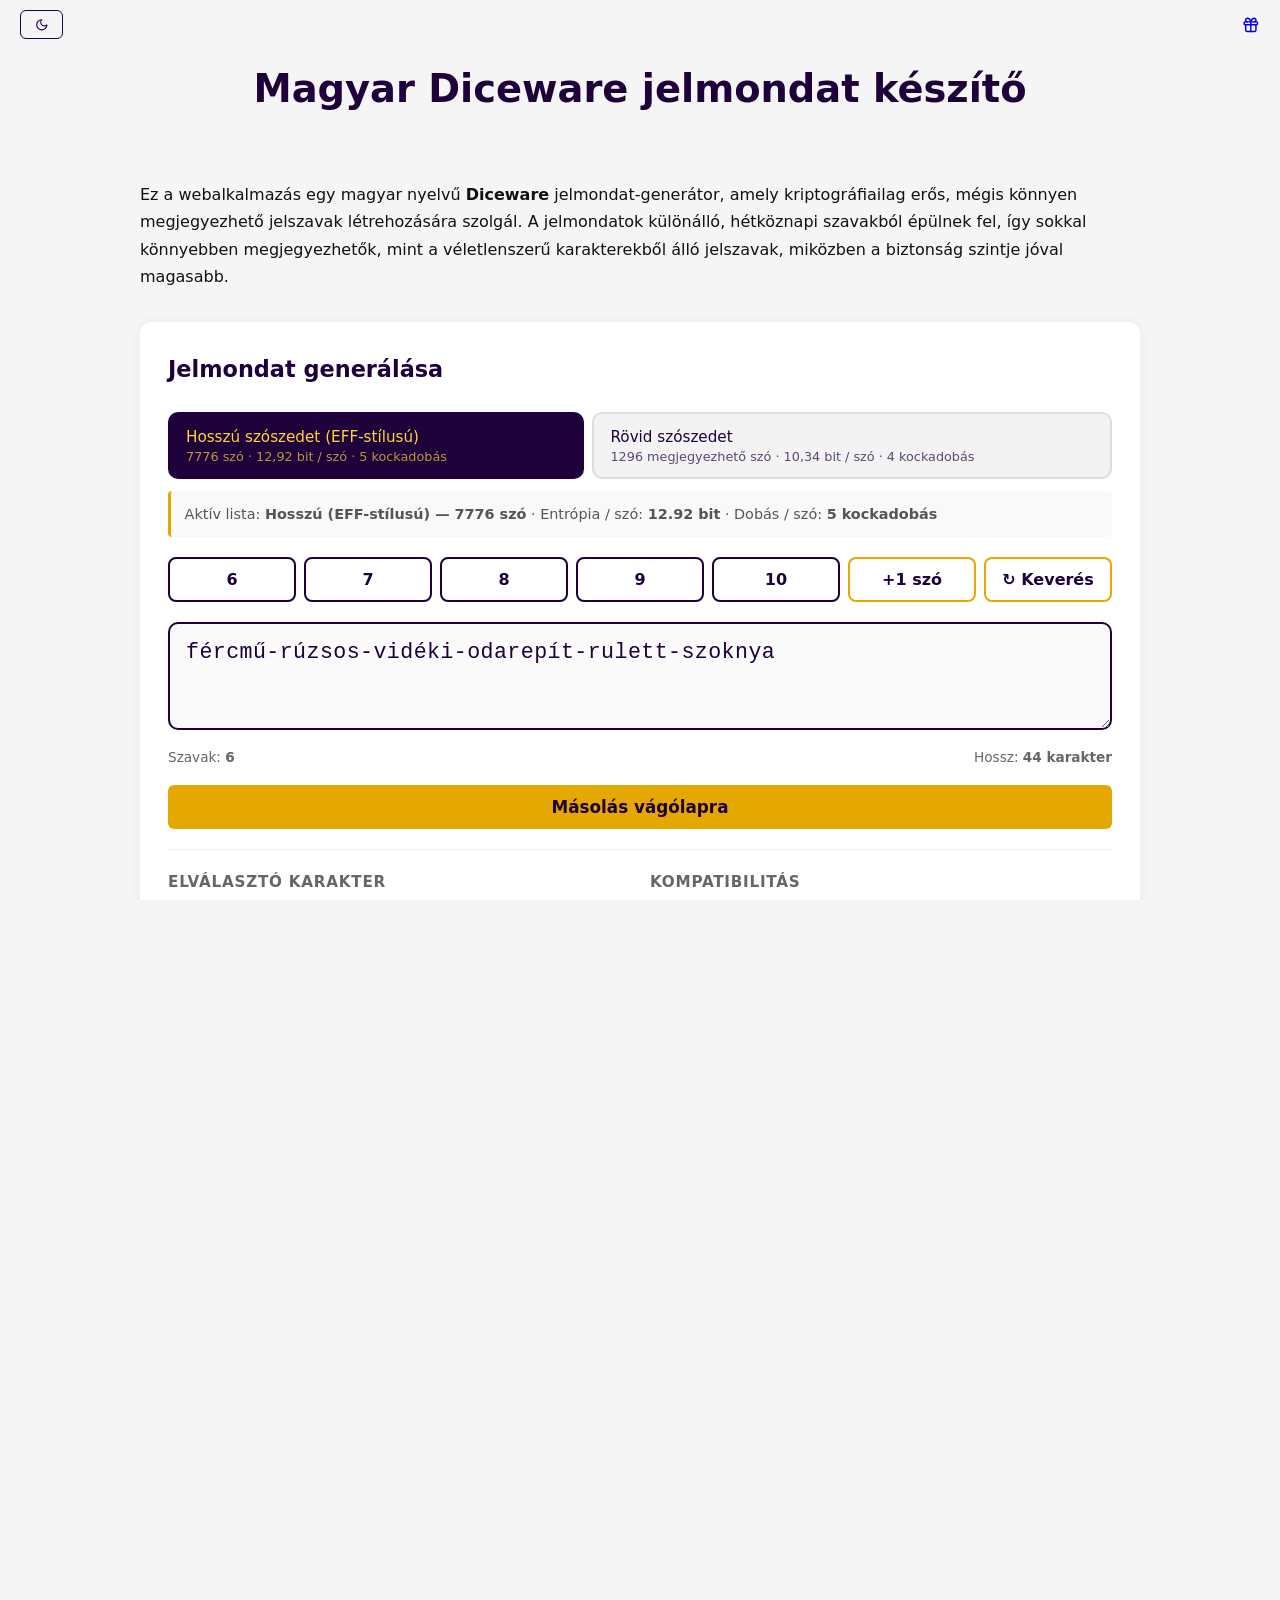
==== commit a82f4c59: "easter egg tic-tac-toe game added as easter egg" ====
--- a/index.html
+++ b/index.html
@@ -56,8 +56,8 @@
   <link rel="shortcut icon" href="favicon.ico" />
   <link rel="apple-touch-icon" sizes="184x184" href="vilagos_kocka_184.png" />
 
-  <link rel="stylesheet" href="diceware-theme.css" integrity="sha384-i+BhUJe4YKb2g8mQ/94nd8Q9sfEkRP0+9KWdST4dWIpdFpiYFvLFRBcQU0KkItlI" crossorigin="anonymous">
-  <script src="lucide.min.js" integrity="sha384-1WBlizZxaHNZADu+vujEL0zCN6BYOAzpLXB3HHLkdb5oOd3rxlWlCNuws/tVj4Cu" crossorigin="anonymous"></script>
+  <link rel="stylesheet" href="diceware-theme.css" integrity="sha384-i+BhUJe4YKb2g8mQ/94nd8Q9sfEkRP0+9KWdST4dWIpdFpiYFvLFRBcQU0KkItlI" crossorigin="anonymous">  
+  <script src="lucide.min.js" integrity="sha384-1WBlizZxaHNZADu+vujEL0zCN6BYOAzpLXB3HHLkdb5oOd3rxlWlCNuws/tVj4Cu" crossorigin="anonymous"></script> 
 
 </head>
 
@@ -65,14 +65,14 @@
 
   <header class="navbar">
     <div class="navbar-left">
-      <a href="" class="logo-link">
-        <img src="vilagos_kocka_184.png" alt="Kockajelszo logo" class="logo-img">
-      </a>
-    </div>
-    <div class="navbar-right">
       <button id="themeToggle" class="dw-theme-toggle" type="button">
         <i id="themeToggleIcon" data-lucide="moon" aria-hidden="true"></i>
       </button>
+    </div>
+    <div class="navbar-right">
+      <a href="/amoba.html" class="logo-link">
+        <i id="easterEggIcon" data-lucide="gift" aria-hidden="true"></i>
+      </a>
     </div>
   </header>
 
@@ -426,10 +426,10 @@
   </footer>
 
 
-  <script src="diceware_hungarian_short.js" integrity="sha384-bm+6sWbmrzERk+lYyMAoAx3h/zXso+BILvGccc5f3H9WD+K2WluRrU1LLFFt/CpL" crossorigin="anonymous"></script>
-  <script src="diceware_hungarian_long.js" integrity="sha384-8YZtt3Z4+CXpR0xYqrtWiKHso7Sah0BT8HTcDqEfVZChGNx+omRCQSnc/5GDoqUs" crossorigin="anonymous"></script>
-
-  <script src="diceware.js" integrity="sha384-tkfReyTM1sUQtWC5mJcmjQSDlkSIREk7+Nl5IS0ILaaxXsB22BI4fT/3C1aknOBo" crossorigin="anonymous" defer></script>
+  <script src="diceware_hungarian_short.js" integrity="sha384-bm+6sWbmrzERk+lYyMAoAx3h/zXso+BILvGccc5f3H9WD+K2WluRrU1LLFFt/CpL" crossorigin="anonymous"></script> 
+  <script src="diceware_hungarian_long.js" integrity="sha384-8YZtt3Z4+CXpR0xYqrtWiKHso7Sah0BT8HTcDqEfVZChGNx+omRCQSnc/5GDoqUs" crossorigin="anonymous"></script> 
+
+  <script src="diceware.js" integrity="sha384-tkfReyTM1sUQtWC5mJcmjQSDlkSIREk7+Nl5IS0ILaaxXsB22BI4fT/3C1aknOBo" crossorigin="anonymous" defer></script> 
 
 </body>
 </html>
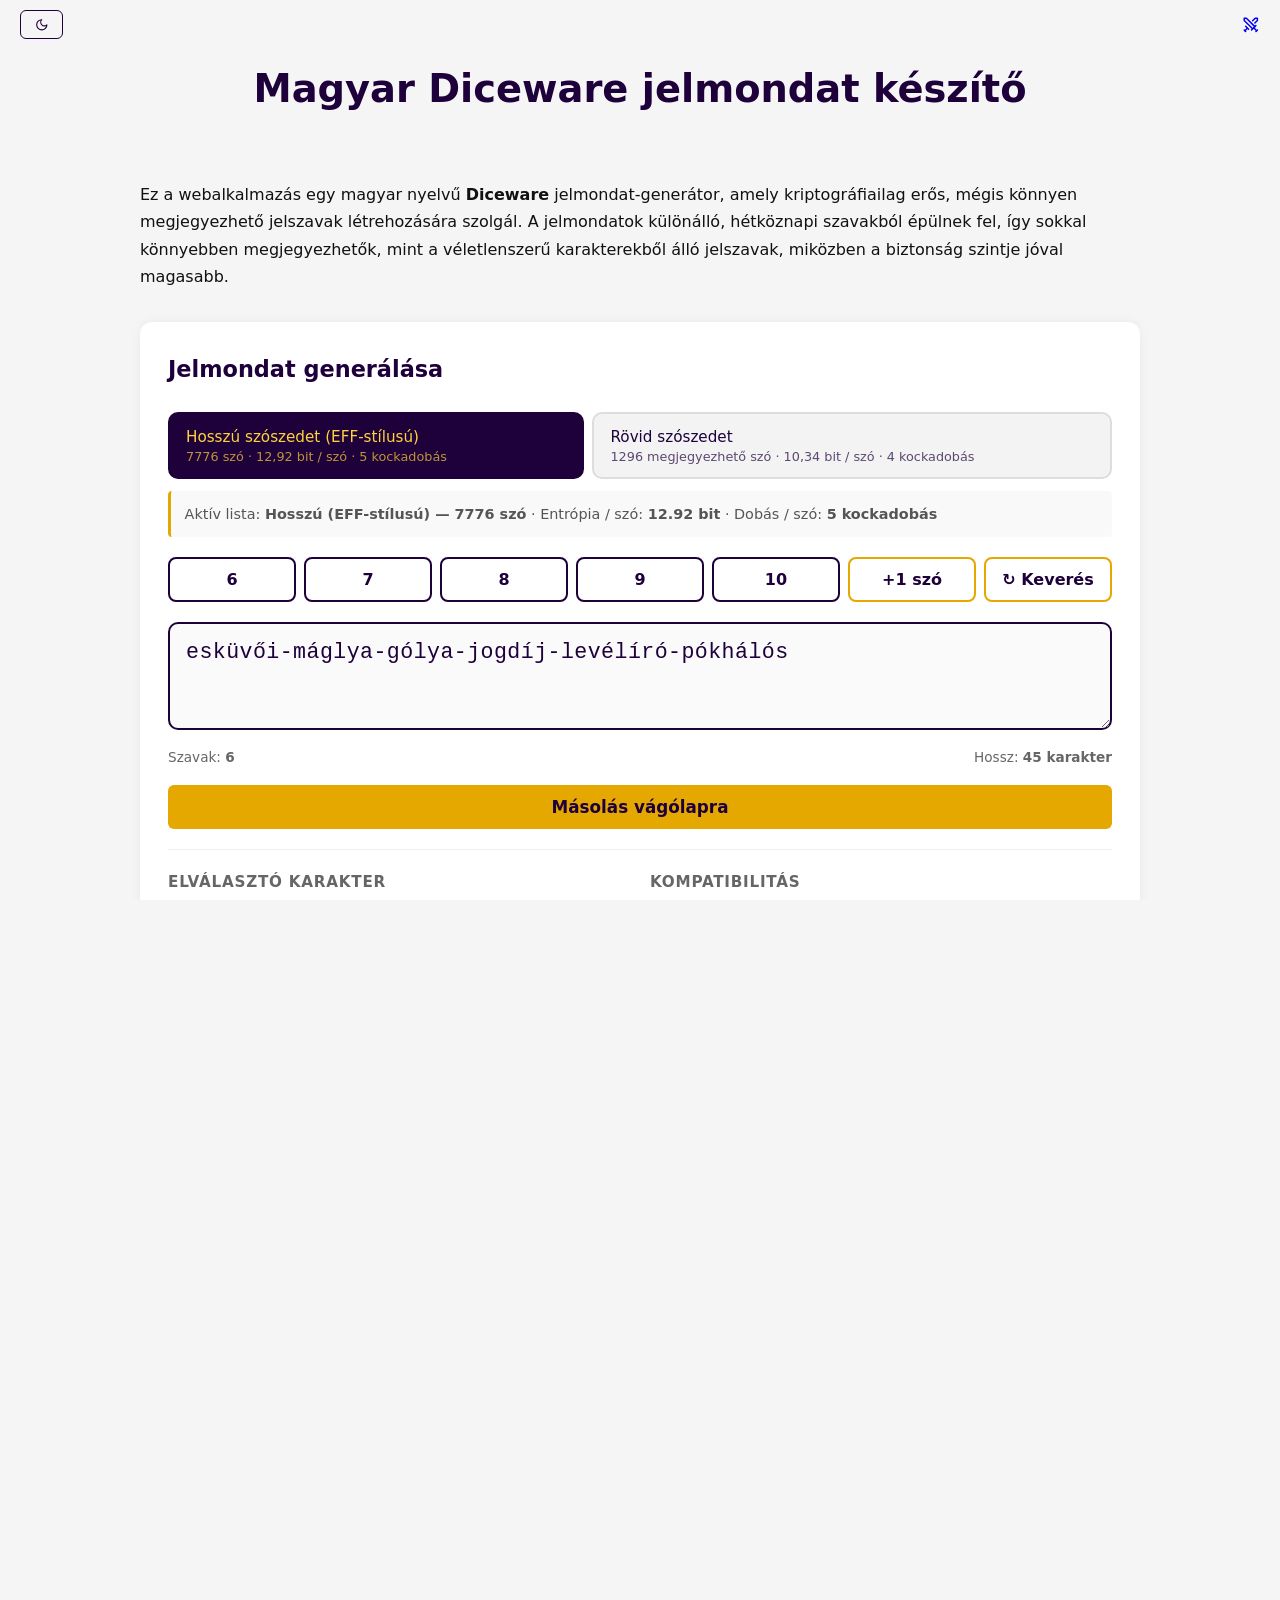
==== commit 1f7774ad: "icon change" ====
--- a/index.html
+++ b/index.html
@@ -71,7 +71,7 @@
     </div>
     <div class="navbar-right">
       <a href="/amoba.html" class="logo-link">
-        <i id="easterEggIcon" data-lucide="gift" aria-hidden="true"></i>
+        <i id="easterEggIcon" data-lucide="swords" aria-hidden="true"></i>
       </a>
     </div>
   </header>
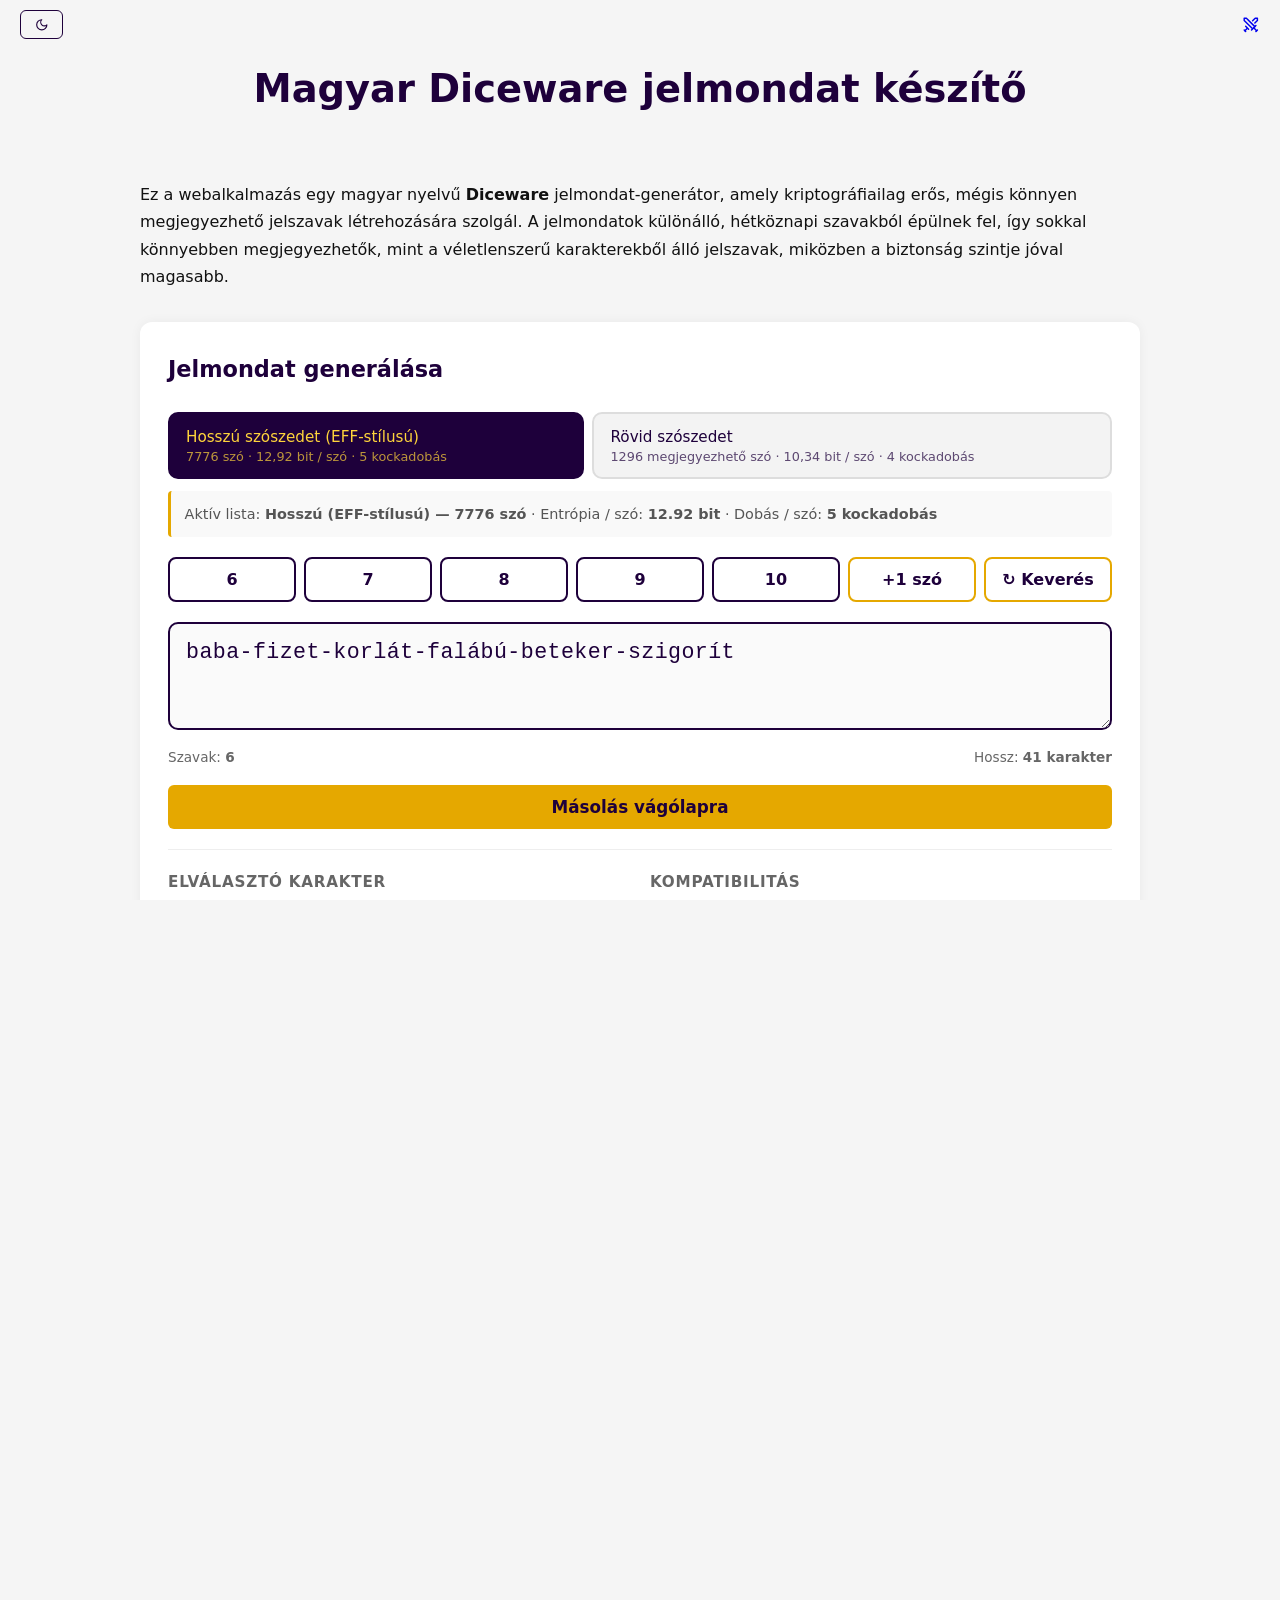
==== commit 40a2a8e1: "new games" ====
--- a/index.html
+++ b/index.html
@@ -70,7 +70,7 @@
       </button>
     </div>
     <div class="navbar-right">
-      <a href="/amoba.html" class="logo-link">
+      <a href="/games.html" class="logo-link">
         <i id="easterEggIcon" data-lucide="swords" aria-hidden="true"></i>
       </a>
     </div>
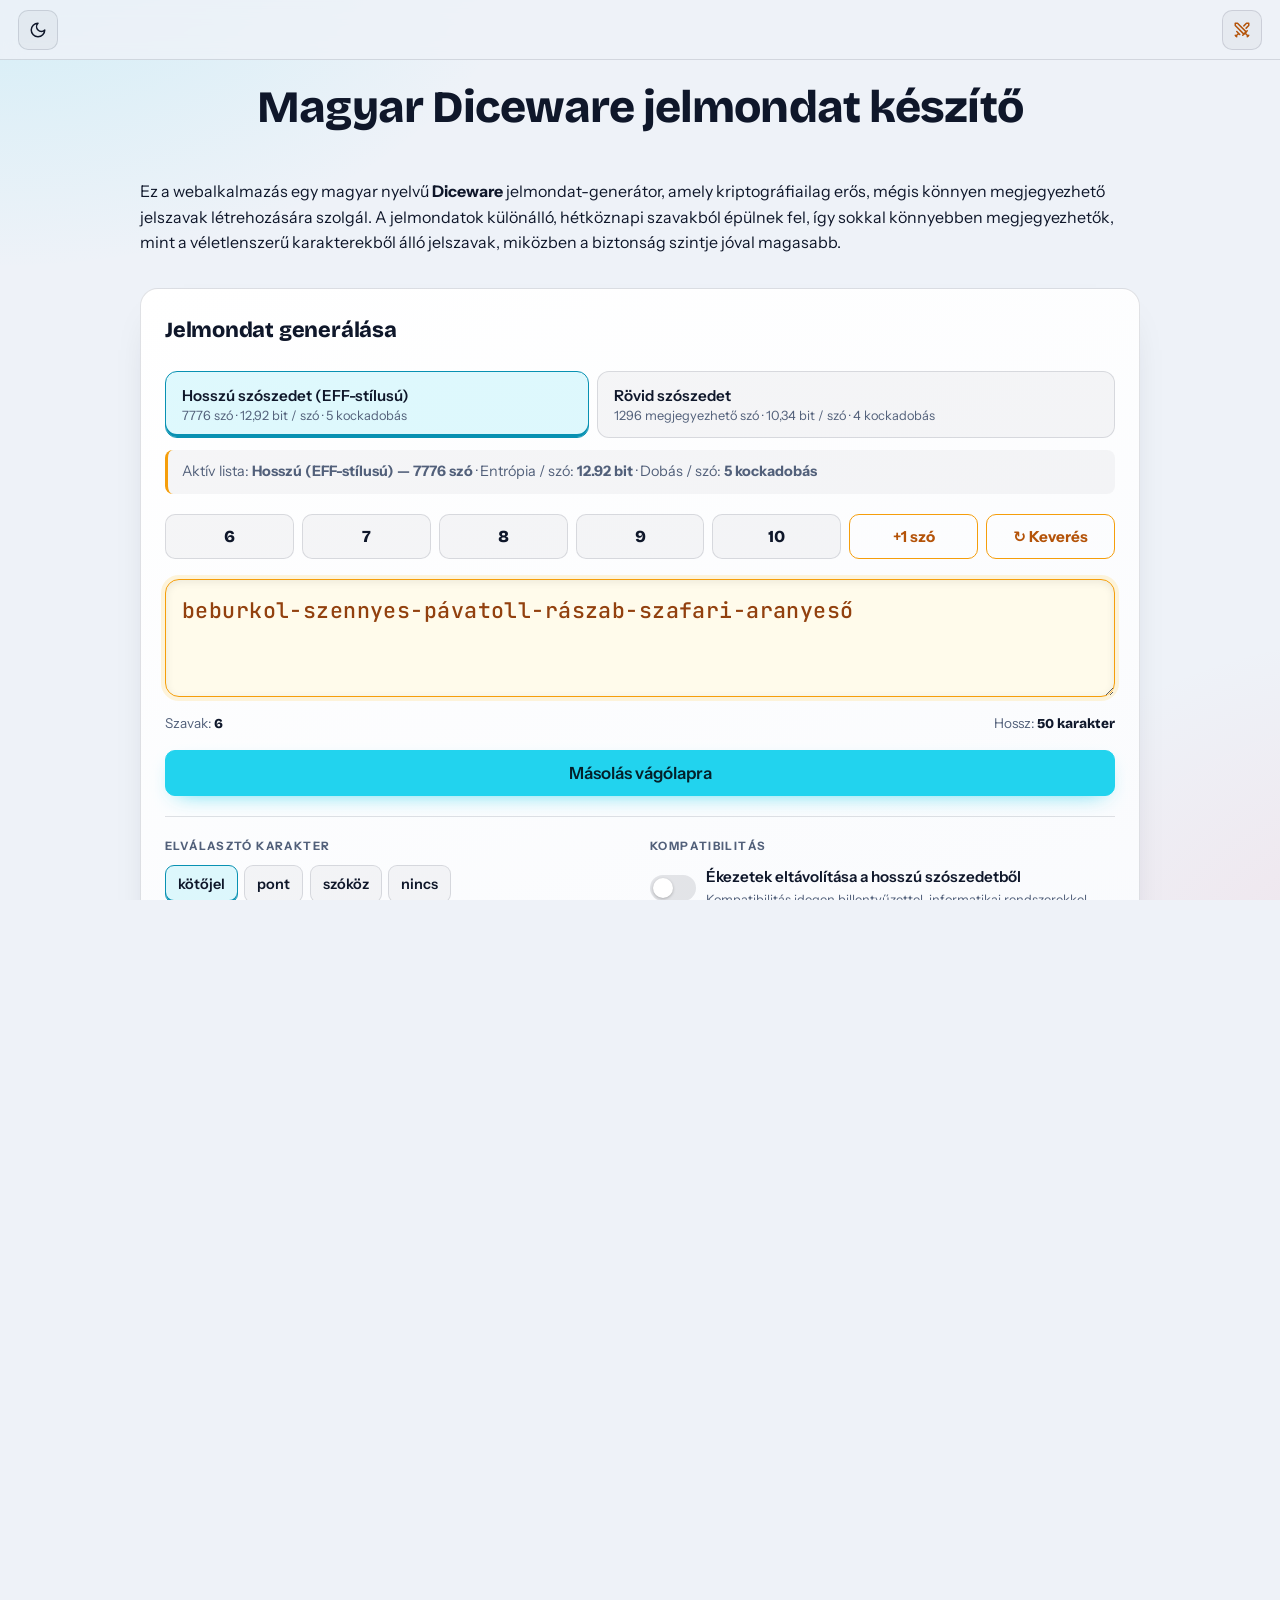
==== commit f218fba6: "new outlook" ====
--- a/index.html
+++ b/index.html
@@ -49,14 +49,18 @@
   <meta http-equiv="Content-Security-Policy" content="default-src 'self'; manifest-src 'self'; img-src 'self' data: blob:; media-src 'self' blob:; worker-src 'self'; connect-src 'self'; style-src 'self'; object-src 'none'; frame-src 'none'; script-src 'self'; base-uri 'self'; form-action 'self';">
   <meta http-equiv="Permissions-Policy" content="camera=(), microphone=(), geolocation=(), payment=(), usb=(), magnetometer=(), gyroscope=(), accelerometer=(), bluetooth=(), clipboard-read=()">
   <meta name="viewport" content="width=device-width, initial-scale=1">
-  <meta name="theme-color" content="#1E003B">
+  <meta name="theme-color" content="#eef2f8" media="(prefers-color-scheme: light)">
+  <meta name="theme-color" content="#060a17" media="(prefers-color-scheme: dark)">
   <meta name="referrer" content="no-referrer">
 
   <link rel="icon" type="image/png" href="vilagos_kocka_32.png" sizes="32x32" />
   <link rel="shortcut icon" href="favicon.ico" />
   <link rel="apple-touch-icon" sizes="184x184" href="vilagos_kocka_184.png" />
 
-  <link rel="stylesheet" href="diceware-theme.css" integrity="sha384-i+BhUJe4YKb2g8mQ/94nd8Q9sfEkRP0+9KWdST4dWIpdFpiYFvLFRBcQU0KkItlI" crossorigin="anonymous">  
+  <link rel="stylesheet" href="diceware-theme.css" integrity="sha384-i+BhUJe4YKb2g8mQ/94nd8Q9sfEkRP0+9KWdST4dWIpdFpiYFvLFRBcQU0KkItlI" crossorigin="anonymous">
+  <link rel="preload" href="fonts/instrument-sans-400.woff2" as="font" type="font/woff2" crossorigin="anonymous">
+  <link rel="preload" href="fonts/bricolage-grotesque-800.woff2" as="font" type="font/woff2" crossorigin="anonymous">
+  <link rel="stylesheet" href="kockajelszo-arculat.css" integrity="sha384-ool/Jz3u4AyXOLFvtHkgZudznp1RCn1AdybcaUqHLlqNezxL5KGA/43oFdtbMuo3" crossorigin="anonymous">  
   <script src="lucide.min.js" integrity="sha384-1WBlizZxaHNZADu+vujEL0zCN6BYOAzpLXB3HHLkdb5oOd3rxlWlCNuws/tVj4Cu" crossorigin="anonymous"></script> 
 
 </head>
--- a/kockajelszo-arculat.css
+++ b/kockajelszo-arculat.css
@@ -0,0 +1,416 @@
+@font-face{font-family:'Bricolage Grotesque';font-style:normal;font-weight:600;font-display:swap;src:url('fonts/bricolage-grotesque-600.woff2') format('woff2');unicode-range:U+0020,U+0021,U+0022,U+0023,U+0024,U+0025,U+0026,U+0027,U+0028,U+0029,U+002A,U+002B,U+002C,U+002D,U+002E,U+002F,U+0030,U+0031,U+0032,U+0033,U+0034,U+0035,U+0036,U+0037,U+0038,U+0039,U+003A,U+003B,U+003C,U+003D,U+003E,U+003F,U+0040,U+0041,U+0042,U+0043,U+0044,U+0045,U+0046,U+0047,U+0048,U+0049,U+004A,U+004B,U+004C,U+004D,U+004E,U+004F,U+0050,U+0051,U+0052,U+0053,U+0054,U+0055,U+0056,U+0057,U+0058,U+0059,U+005A,U+005B,U+005C,U+005D,U+005E,U+005F,U+0060,U+0061,U+0062,U+0063,U+0064,U+0065,U+0066,U+0067,U+0068,U+0069,U+006A,U+006B,U+006C,U+006D,U+006E,U+006F,U+0070,U+0071,U+0072,U+0073,U+0074,U+0075,U+0076,U+0077,U+0078,U+0079,U+007A,U+007B,U+007C,U+007D,U+007E,U+00B7,U+00C1,U+00C9,U+00CD,U+00D3,U+00D6,U+00D7,U+00DA,U+00DC,U+00E1,U+00E9,U+00ED,U+00F3,U+00F6,U+00FA,U+00FC,U+2013,U+2014,U+2019,U+201D,U+201E,U+2026}
+@font-face{font-family:'Bricolage Grotesque';font-style:normal;font-weight:600;font-display:swap;src:url('fonts/bricolage-grotesque-600-hu.woff2') format('woff2');unicode-range:U+0020,U+0041,U+00C1,U+0150,U+0151,U+0170,U+0171}
+@font-face{font-family:'Bricolage Grotesque';font-style:normal;font-weight:800;font-display:swap;src:url('fonts/bricolage-grotesque-800.woff2') format('woff2');unicode-range:U+0020,U+0021,U+0022,U+0023,U+0024,U+0025,U+0026,U+0027,U+0028,U+0029,U+002A,U+002B,U+002C,U+002D,U+002E,U+002F,U+0030,U+0031,U+0032,U+0033,U+0034,U+0035,U+0036,U+0037,U+0038,U+0039,U+003A,U+003B,U+003C,U+003D,U+003E,U+003F,U+0040,U+0041,U+0042,U+0043,U+0044,U+0045,U+0046,U+0047,U+0048,U+0049,U+004A,U+004B,U+004C,U+004D,U+004E,U+004F,U+0050,U+0051,U+0052,U+0053,U+0054,U+0055,U+0056,U+0057,U+0058,U+0059,U+005A,U+005B,U+005C,U+005D,U+005E,U+005F,U+0060,U+0061,U+0062,U+0063,U+0064,U+0065,U+0066,U+0067,U+0068,U+0069,U+006A,U+006B,U+006C,U+006D,U+006E,U+006F,U+0070,U+0071,U+0072,U+0073,U+0074,U+0075,U+0076,U+0077,U+0078,U+0079,U+007A,U+007B,U+007C,U+007D,U+007E,U+00B7,U+00C1,U+00C9,U+00CD,U+00D3,U+00D6,U+00D7,U+00DA,U+00DC,U+00E1,U+00E9,U+00ED,U+00F3,U+00F6,U+00FA,U+00FC,U+2013,U+2014,U+2019,U+201D,U+201E,U+2026}
+@font-face{font-family:'Bricolage Grotesque';font-style:normal;font-weight:800;font-display:swap;src:url('fonts/bricolage-grotesque-800-hu.woff2') format('woff2');unicode-range:U+0020,U+0041,U+00C1,U+0150,U+0151,U+0170,U+0171}
+@font-face{font-family:'Instrument Sans';font-style:normal;font-weight:400;font-display:swap;src:url('fonts/instrument-sans-400.woff2') format('woff2');unicode-range:U+0020,U+0021,U+0022,U+0023,U+0024,U+0025,U+0026,U+0027,U+0028,U+0029,U+002A,U+002B,U+002C,U+002D,U+002E,U+002F,U+0030,U+0031,U+0032,U+0033,U+0034,U+0035,U+0036,U+0037,U+0038,U+0039,U+003A,U+003B,U+003C,U+003D,U+003E,U+003F,U+0040,U+0041,U+0042,U+0043,U+0044,U+0045,U+0046,U+0047,U+0048,U+0049,U+004A,U+004B,U+004C,U+004D,U+004E,U+004F,U+0050,U+0051,U+0052,U+0053,U+0054,U+0055,U+0056,U+0057,U+0058,U+0059,U+005A,U+005B,U+005C,U+005D,U+005E,U+005F,U+0060,U+0061,U+0062,U+0063,U+0064,U+0065,U+0066,U+0067,U+0068,U+0069,U+006A,U+006B,U+006C,U+006D,U+006E,U+006F,U+0070,U+0071,U+0072,U+0073,U+0074,U+0075,U+0076,U+0077,U+0078,U+0079,U+007A,U+007B,U+007C,U+007D,U+007E,U+00B7,U+00C1,U+00C9,U+00CD,U+00D3,U+00D6,U+00D7,U+00DA,U+00DC,U+00E1,U+00E9,U+00ED,U+00F3,U+00F6,U+00FA,U+00FC,U+2013,U+2014,U+2019,U+201D,U+201E,U+2026}
+@font-face{font-family:'Instrument Sans';font-style:normal;font-weight:400;font-display:swap;src:url('fonts/instrument-sans-400-hu.woff2') format('woff2');unicode-range:U+0020,U+0041,U+00C1,U+0150,U+0151,U+0170,U+0171}
+@font-face{font-family:'Instrument Sans';font-style:normal;font-weight:500;font-display:swap;src:url('fonts/instrument-sans-500.woff2') format('woff2');unicode-range:U+0020,U+0021,U+0022,U+0023,U+0024,U+0025,U+0026,U+0027,U+0028,U+0029,U+002A,U+002B,U+002C,U+002D,U+002E,U+002F,U+0030,U+0031,U+0032,U+0033,U+0034,U+0035,U+0036,U+0037,U+0038,U+0039,U+003A,U+003B,U+003C,U+003D,U+003E,U+003F,U+0040,U+0041,U+0042,U+0043,U+0044,U+0045,U+0046,U+0047,U+0048,U+0049,U+004A,U+004B,U+004C,U+004D,U+004E,U+004F,U+0050,U+0051,U+0052,U+0053,U+0054,U+0055,U+0056,U+0057,U+0058,U+0059,U+005A,U+005B,U+005C,U+005D,U+005E,U+005F,U+0060,U+0061,U+0062,U+0063,U+0064,U+0065,U+0066,U+0067,U+0068,U+0069,U+006A,U+006B,U+006C,U+006D,U+006E,U+006F,U+0070,U+0071,U+0072,U+0073,U+0074,U+0075,U+0076,U+0077,U+0078,U+0079,U+007A,U+007B,U+007C,U+007D,U+007E,U+00B7,U+00C1,U+00C9,U+00CD,U+00D3,U+00D6,U+00D7,U+00DA,U+00DC,U+00E1,U+00E9,U+00ED,U+00F3,U+00F6,U+00FA,U+00FC,U+2013,U+2014,U+2019,U+201D,U+201E,U+2026}
+@font-face{font-family:'Instrument Sans';font-style:normal;font-weight:500;font-display:swap;src:url('fonts/instrument-sans-500-hu.woff2') format('woff2');unicode-range:U+0020,U+0041,U+00C1,U+0150,U+0151,U+0170,U+0171}
+@font-face{font-family:'Instrument Sans';font-style:normal;font-weight:600;font-display:swap;src:url('fonts/instrument-sans-600.woff2') format('woff2');unicode-range:U+0020,U+0021,U+0022,U+0023,U+0024,U+0025,U+0026,U+0027,U+0028,U+0029,U+002A,U+002B,U+002C,U+002D,U+002E,U+002F,U+0030,U+0031,U+0032,U+0033,U+0034,U+0035,U+0036,U+0037,U+0038,U+0039,U+003A,U+003B,U+003C,U+003D,U+003E,U+003F,U+0040,U+0041,U+0042,U+0043,U+0044,U+0045,U+0046,U+0047,U+0048,U+0049,U+004A,U+004B,U+004C,U+004D,U+004E,U+004F,U+0050,U+0051,U+0052,U+0053,U+0054,U+0055,U+0056,U+0057,U+0058,U+0059,U+005A,U+005B,U+005C,U+005D,U+005E,U+005F,U+0060,U+0061,U+0062,U+0063,U+0064,U+0065,U+0066,U+0067,U+0068,U+0069,U+006A,U+006B,U+006C,U+006D,U+006E,U+006F,U+0070,U+0071,U+0072,U+0073,U+0074,U+0075,U+0076,U+0077,U+0078,U+0079,U+007A,U+007B,U+007C,U+007D,U+007E,U+00B7,U+00C1,U+00C9,U+00CD,U+00D3,U+00D6,U+00D7,U+00DA,U+00DC,U+00E1,U+00E9,U+00ED,U+00F3,U+00F6,U+00FA,U+00FC,U+2013,U+2014,U+2019,U+201D,U+201E,U+2026}
+@font-face{font-family:'Instrument Sans';font-style:normal;font-weight:600;font-display:swap;src:url('fonts/instrument-sans-600-hu.woff2') format('woff2');unicode-range:U+0020,U+0041,U+00C1,U+0150,U+0151,U+0170,U+0171}
+@font-face{font-family:'Instrument Sans';font-style:normal;font-weight:700;font-display:swap;src:url('fonts/instrument-sans-700.woff2') format('woff2');unicode-range:U+0020,U+0021,U+0022,U+0023,U+0024,U+0025,U+0026,U+0027,U+0028,U+0029,U+002A,U+002B,U+002C,U+002D,U+002E,U+002F,U+0030,U+0031,U+0032,U+0033,U+0034,U+0035,U+0036,U+0037,U+0038,U+0039,U+003A,U+003B,U+003C,U+003D,U+003E,U+003F,U+0040,U+0041,U+0042,U+0043,U+0044,U+0045,U+0046,U+0047,U+0048,U+0049,U+004A,U+004B,U+004C,U+004D,U+004E,U+004F,U+0050,U+0051,U+0052,U+0053,U+0054,U+0055,U+0056,U+0057,U+0058,U+0059,U+005A,U+005B,U+005C,U+005D,U+005E,U+005F,U+0060,U+0061,U+0062,U+0063,U+0064,U+0065,U+0066,U+0067,U+0068,U+0069,U+006A,U+006B,U+006C,U+006D,U+006E,U+006F,U+0070,U+0071,U+0072,U+0073,U+0074,U+0075,U+0076,U+0077,U+0078,U+0079,U+007A,U+007B,U+007C,U+007D,U+007E,U+00B7,U+00C1,U+00C9,U+00CD,U+00D3,U+00D6,U+00D7,U+00DA,U+00DC,U+00E1,U+00E9,U+00ED,U+00F3,U+00F6,U+00FA,U+00FC,U+2013,U+2014,U+2019,U+201D,U+201E,U+2026}
+@font-face{font-family:'Instrument Sans';font-style:normal;font-weight:700;font-display:swap;src:url('fonts/instrument-sans-700-hu.woff2') format('woff2');unicode-range:U+0020,U+0041,U+00C1,U+0150,U+0151,U+0170,U+0171}
+@font-face{font-family:'JetBrains Mono';font-style:normal;font-weight:500;font-display:swap;src:url('fonts/jetbrains-mono-500.woff2') format('woff2');unicode-range:U+0020,U+0021,U+0022,U+0023,U+0024,U+0025,U+0026,U+0027,U+0028,U+0029,U+002A,U+002B,U+002C,U+002D,U+002E,U+002F,U+0030,U+0031,U+0032,U+0033,U+0034,U+0035,U+0036,U+0037,U+0038,U+0039,U+003A,U+003B,U+003C,U+003D,U+003E,U+003F,U+0040,U+0041,U+0042,U+0043,U+0044,U+0045,U+0046,U+0047,U+0048,U+0049,U+004A,U+004B,U+004C,U+004D,U+004E,U+004F,U+0050,U+0051,U+0052,U+0053,U+0054,U+0055,U+0056,U+0057,U+0058,U+0059,U+005A,U+005B,U+005C,U+005D,U+005E,U+005F,U+0060,U+0061,U+0062,U+0063,U+0064,U+0065,U+0066,U+0067,U+0068,U+0069,U+006A,U+006B,U+006C,U+006D,U+006E,U+006F,U+0070,U+0071,U+0072,U+0073,U+0074,U+0075,U+0076,U+0077,U+0078,U+0079,U+007A,U+007B,U+007C,U+007D,U+007E,U+00B7,U+00C1,U+00C9,U+00CD,U+00D3,U+00D6,U+00D7,U+00DA,U+00DC,U+00E1,U+00E9,U+00ED,U+00F3,U+00F6,U+00FA,U+00FC,U+2013,U+2014,U+2019,U+201D,U+201E,U+2026}
+@font-face{font-family:'JetBrains Mono';font-style:normal;font-weight:500;font-display:swap;src:url('fonts/jetbrains-mono-500-hu.woff2') format('woff2');unicode-range:U+0020,U+0041,U+00C1,U+0150,U+0151,U+0170,U+0171}
+@font-face{font-family:'JetBrains Mono';font-style:normal;font-weight:700;font-display:swap;src:url('fonts/jetbrains-mono-700.woff2') format('woff2');unicode-range:U+0020,U+0021,U+0022,U+0023,U+0024,U+0025,U+0026,U+0027,U+0028,U+0029,U+002A,U+002B,U+002C,U+002D,U+002E,U+002F,U+0030,U+0031,U+0032,U+0033,U+0034,U+0035,U+0036,U+0037,U+0038,U+0039,U+003A,U+003B,U+003C,U+003D,U+003E,U+003F,U+0040,U+0041,U+0042,U+0043,U+0044,U+0045,U+0046,U+0047,U+0048,U+0049,U+004A,U+004B,U+004C,U+004D,U+004E,U+004F,U+0050,U+0051,U+0052,U+0053,U+0054,U+0055,U+0056,U+0057,U+0058,U+0059,U+005A,U+005B,U+005C,U+005D,U+005E,U+005F,U+0060,U+0061,U+0062,U+0063,U+0064,U+0065,U+0066,U+0067,U+0068,U+0069,U+006A,U+006B,U+006C,U+006D,U+006E,U+006F,U+0070,U+0071,U+0072,U+0073,U+0074,U+0075,U+0076,U+0077,U+0078,U+0079,U+007A,U+007B,U+007C,U+007D,U+007E,U+00B7,U+00C1,U+00C9,U+00CD,U+00D3,U+00D6,U+00D7,U+00DA,U+00DC,U+00E1,U+00E9,U+00ED,U+00F3,U+00F6,U+00FA,U+00FC,U+2013,U+2014,U+2019,U+201D,U+201E,U+2026}
+@font-face{font-family:'JetBrains Mono';font-style:normal;font-weight:700;font-display:swap;src:url('fonts/jetbrains-mono-700-hu.woff2') format('woff2');unicode-range:U+0020,U+0041,U+00C1,U+0150,U+0151,U+0170,U+0171}
+/* =====================================================================
+   Kockajelszó – új arculat (a Ravasz négyes / Táblajátékok színvilága)
+   A diceware-theme.css UTÁN kell betölteni. Csak felülír, nem töröl:
+   minden szabály :root előtaggal, a régi szabályokkal azonos vagy
+   nagyobb erősséggel, a színek változókból jönnek, így ugyanaz a
+   szabály a világos és a sötét témában is érvényes.
+   ===================================================================== */
+
+/* ---------- Színek: világos téma ---------- */
+:root {
+  --ui-font-stack: "Instrument Sans", system-ui, -apple-system, "Segoe UI", Roboto, sans-serif;
+  --kj-display: "Bricolage Grotesque", "Instrument Sans", system-ui, sans-serif;
+  --kj-mono: "JetBrains Mono", ui-monospace, Consolas, Menlo, monospace;
+
+  --background-color: #eef2f8;
+  --text-color: #0f172a;
+
+  --kj-bg: #eef2f8;
+  --kj-bg-img:
+    radial-gradient(900px 600px at 0% -10%, rgba(34, 211, 238, .16), transparent 60%),
+    radial-gradient(800px 600px at 110% 110%, rgba(251, 113, 133, .12), transparent 60%);
+  --kj-text: #0f172a;
+  --kj-muted: #52607a;
+  --kj-border: rgba(15, 23, 42, .12);
+  --kj-border-strong: rgba(15, 23, 42, .24);
+  --kj-surface: rgba(15, 23, 42, .035);
+  --kj-card: linear-gradient(160deg, #ffffff 0%, #f6f8fc 100%);
+  --kj-card-shadow: 0 1px 0 rgba(255,255,255,.8) inset, 0 18px 40px -24px rgba(15, 23, 42, .28);
+  --kj-field: #ffffff;
+  --kj-nav: rgba(238, 242, 248, .82);
+
+  --kj-blue: #22d3ee;          /* fő gomb háttere */
+  --kj-blue-ink: #04202a;      /* szöveg a kék gombon */
+  --kj-blue-line: #0891b2;     /* kék keret, kiemelés világos háttéren */
+  --kj-blue-soft: rgba(34, 211, 238, .14);
+  --kj-red: #e11d48;
+  --kj-red-soft: rgba(251, 113, 133, .14);
+  --kj-gold: #b45309;          /* arany szöveg világos háttéren */
+  --kj-gold-line: #f59e0b;
+  --kj-gold-soft: rgba(251, 191, 36, .16);
+  --kj-violet: #7c3aed;
+  --kj-green: #047857;
+  --kj-green-soft: rgba(16, 185, 129, .14);
+
+  --kj-result-bg: #fffbeb;     /* a jelmondat mezője */
+  --kj-result-ink: #92400e;
+  --kj-track: rgba(15, 23, 42, .10);
+  --kj-focus: rgba(34, 211, 238, .35);
+}
+
+/* ---------- Színek: sötét téma ---------- */
+[data-theme="dark"] {
+  --background-color: #060a17;
+  --text-color: #e2e8f0;
+
+  --kj-bg: #060a17;
+  --kj-bg-img:
+    radial-gradient(900px 600px at 0% -10%, rgba(34, 211, 238, .13), transparent 60%),
+    radial-gradient(800px 600px at 110% 110%, rgba(251, 113, 133, .13), transparent 60%),
+    linear-gradient(160deg, #121b35 0%, #0a0f1f 55%, #060a17 100%);
+  --kj-text: #e2e8f0;
+  --kj-muted: #94a3b8;
+  --kj-border: rgba(148, 163, 184, .16);
+  --kj-border-strong: rgba(148, 163, 184, .34);
+  --kj-surface: rgba(255, 255, 255, .04);
+  --kj-card: radial-gradient(120% 90% at 30% 0%, rgba(148,163,184,.08), transparent 60%), linear-gradient(160deg, #18233f 0%, #0d1428 100%);
+  --kj-card-shadow: 0 1px 0 rgba(255,255,255,.05) inset, 0 24px 48px -24px rgba(2, 6, 23, .8);
+  --kj-field: rgba(2, 6, 23, .45);
+  --kj-nav: rgba(6, 10, 23, .78);
+
+  --kj-blue: #22d3ee;
+  --kj-blue-ink: #04202a;
+  --kj-blue-line: #22d3ee;
+  --kj-blue-soft: rgba(34, 211, 238, .12);
+  --kj-red: #fb7185;
+  --kj-red-soft: rgba(251, 113, 133, .12);
+  --kj-gold: #fbbf24;
+  --kj-gold-line: #fbbf24;
+  --kj-gold-soft: rgba(251, 191, 36, .10);
+  --kj-violet: #a78bfa;
+  --kj-green: #6ee7b7;
+  --kj-green-soft: rgba(16, 185, 129, .14);
+
+  --kj-result-bg: rgba(2, 6, 23, .55);
+  --kj-result-ink: #fbbf24;
+  --kj-track: rgba(148, 163, 184, .18);
+  --kj-focus: rgba(34, 211, 238, .30);
+}
+
+/* ---------- Alap ---------- */
+:root, :root body {
+  background-color: var(--kj-bg);
+  color: var(--kj-text);
+  font-family: var(--ui-font-stack);
+}
+:root body {
+  background-image: var(--kj-bg-img);
+  background-attachment: fixed;
+  background-repeat: no-repeat;
+  line-height: 1.6;
+}
+:root h1, :root h2, :root h3, :root h4 { font-family: var(--kj-display); letter-spacing: -.01em; }
+:root h2 { color: var(--kj-text); }
+:root a { color: var(--kj-blue-line); text-underline-offset: 2px; }
+:root a:hover { color: var(--kj-text); }
+:root code, :root kbd {
+  font-family: var(--kj-mono); font-size: .88em;
+  background: var(--kj-surface); border: 1px solid var(--kj-border); border-radius: 5px; padding: .05em .35em;
+}
+:root ::selection { background: rgba(34, 211, 238, .30); }
+:root :focus-visible { outline: 2px solid var(--kj-gold-line); outline-offset: 2px; }
+
+/* ---------- Fejsor ---------- */
+:root .navbar,
+[data-theme="dark"] .navbar {
+  background: var(--kj-nav);
+  -webkit-backdrop-filter: blur(10px); backdrop-filter: blur(10px);
+  border-bottom: 1px solid var(--kj-border);
+  padding: .6rem 1.1rem;
+}
+:root .navbar a.logo-link,
+:root .dw-theme-toggle,
+[data-theme="dark"] .dw-theme-toggle {
+  display: inline-grid; place-items: center;
+  width: 40px; height: 40px; padding: 0;
+  border-radius: 10px;
+  border: 1px solid var(--kj-border);
+  background: var(--kj-surface);
+  color: var(--kj-text);
+  transition: border-color .18s ease, transform .18s ease;
+}
+:root .navbar a.logo-link { color: var(--kj-gold); }
+:root .navbar a.logo-link:hover,
+:root .dw-theme-toggle:hover { border-color: var(--kj-gold-line); transform: translateY(-1px); }
+:root .navbar svg, :root .dw-theme-toggle svg { width: 18px; height: 18px; }
+
+/* ---------- Fejléc ---------- */
+:root .dw-hero { padding: 5.25rem 1rem 1.25rem; }
+:root .dw-hero h1,
+[data-theme="dark"] .dw-hero h1 {
+  font-family: var(--kj-display); font-weight: 800;
+  font-size: clamp(1.9rem, 4.6vw, 2.8rem); line-height: 1.05; letter-spacing: -.02em;
+  color: var(--kj-text);
+}
+:root .dw-hero p, [data-theme="dark"] .dw-hero p { color: var(--kj-muted); }
+
+/* ---------- Kártyák, szövegblokkok ---------- */
+:root .dw-card,
+[data-theme="dark"] .dw-card {
+  background: var(--kj-card);
+  border: 1px solid var(--kj-border);
+  border-radius: 18px;
+  box-shadow: var(--kj-card-shadow);
+  padding: 1.5rem 1.5rem 1.6rem;
+}
+:root .dw-card h2,
+[data-theme="dark"] .dw-card h2 { color: var(--kj-text); font-weight: 800; font-size: 1.35rem; }
+:root .dw-info-block { color: var(--kj-text); }
+:root .dw-info-block p, :root .dw-info-block li { color: var(--kj-text); }
+:root .dw-info-block h2,
+[data-theme="dark"] .dw-info-block h2 {
+  color: var(--kj-text); font-weight: 800; font-size: 1.35rem;
+  border-bottom: 2px solid var(--kj-gold-line);
+}
+:root .dw-info-block h3,
+[data-theme="dark"] .dw-info-block h3 { color: var(--kj-gold); }
+:root .dw-source-note { color: var(--kj-muted); font-size: .9rem; }
+
+/* ---------- Szószedet választó (szegmens) ---------- */
+:root .dw-list-btn,
+[data-theme="dark"] .dw-list-btn {
+  background: var(--kj-surface);
+  color: var(--kj-text);
+  border: 1px solid var(--kj-border);
+  border-radius: 12px;
+  font-weight: 600;
+}
+:root .dw-list-btn small { color: var(--kj-muted); opacity: 1; font-weight: 400; }
+:root .dw-list-btn:hover { border-color: var(--kj-border-strong); }
+:root .dw-list-btn.is-active,
+[data-theme="dark"] .dw-list-btn.is-active {
+  background: var(--kj-blue-soft);
+  color: var(--kj-text);
+  border-color: var(--kj-blue-line);
+  box-shadow: inset 0 -3px 0 var(--kj-blue-line);
+}
+:root .dw-list-meta,
+[data-theme="dark"] .dw-list-meta {
+  background: var(--kj-surface); color: var(--kj-muted);
+  border-left: 3px solid var(--kj-gold-line); border-radius: 8px;
+}
+:root .dw-list-meta.is-error,
+[data-theme="dark"] .dw-list-meta.is-error { background: var(--kj-red-soft); color: var(--kj-red); border-left-color: var(--kj-red); }
+
+/* ---------- Szavak száma ---------- */
+:root .dw-count-btn,
+[data-theme="dark"] .dw-count-btn {
+  background: var(--kj-surface); color: var(--kj-text);
+  border: 1px solid var(--kj-border); border-radius: 10px;
+  font-family: var(--kj-display); font-weight: 700; font-size: 1.05rem;
+}
+:root .dw-count-btn:hover,
+[data-theme="dark"] .dw-count-btn:hover { background: var(--kj-blue-soft); color: var(--kj-text); border-color: var(--kj-blue-line); }
+:root .dw-count-btn.is-active, :root .dw-count-btn.active, :root .dw-count-btn[aria-pressed="true"],
+[data-theme="dark"] .dw-count-btn.is-active, [data-theme="dark"] .dw-count-btn.active, [data-theme="dark"] .dw-count-btn[aria-pressed="true"] {
+  background: var(--kj-blue); color: var(--kj-blue-ink); border-color: var(--kj-blue);
+}
+:root .dw-count-btn.action,
+[data-theme="dark"] .dw-count-btn.action {
+  background: transparent; color: var(--kj-gold); border-color: var(--kj-gold-line);
+  font-family: var(--ui-font-stack); font-size: .95rem;
+}
+:root .dw-count-btn.action:hover,
+[data-theme="dark"] .dw-count-btn.action:hover { background: var(--kj-gold-soft); color: var(--kj-gold); }
+
+/* ---------- A jelmondat ---------- */
+:root #passphraseOutput,
+[data-theme="dark"] #passphraseOutput,
+:root .dw-dice-passphrase,
+[data-theme="dark"] .dw-dice-passphrase {
+  font-family: var(--kj-mono); font-weight: 500;
+  background: var(--kj-result-bg); color: var(--kj-result-ink);
+  border: 1px solid var(--kj-gold-line); border-radius: 14px;
+  box-shadow: inset 0 2px 8px rgba(0,0,0,.08), 0 0 0 4px var(--kj-gold-soft);
+}
+[data-theme="dark"] #passphraseOutput,
+[data-theme="dark"] .dw-dice-passphrase { text-shadow: 0 0 12px rgba(251, 191, 36, .25); }
+:root #passphraseOutput::placeholder { color: var(--kj-muted); font-style: normal; }
+:root .dw-output-meta,
+[data-theme="dark"] .dw-output-meta { color: var(--kj-muted); }
+:root .dw-output-meta strong { color: var(--kj-text); font-family: var(--kj-display); }
+
+/* ---------- Gombok ---------- */
+:root .btn { border-radius: 10px; font-family: var(--ui-font-stack); }
+:root .btn.primary {
+  background: var(--kj-blue); color: var(--kj-blue-ink);
+  border: 1px solid var(--kj-blue); font-weight: 700;
+  box-shadow: 0 8px 22px -12px rgba(34, 211, 238, .9);
+}
+:root .btn.primary:hover { background: #67e8f9; }
+:root .btn.primary:disabled { opacity: .45; cursor: not-allowed; box-shadow: none; }
+:root button:active { background-color: inherit; }
+:root .btn.primary:active { background: #22d3ee; }
+:root #copyBtn.copy-ok, :root #diceCopyBtn.copy-ok { background: #34d399 !important; border-color: #34d399 !important; color: #022c22 !important; }
+:root #copyBtn.copy-fail, :root #diceCopyBtn.copy-fail { background: #fb7185 !important; border-color: #fb7185 !important; color: #2b060d !important; }
+
+/* ---------- Beállítások ---------- */
+:root .dw-options,
+[data-theme="dark"] .dw-options { border-top: 1px solid var(--kj-border); }
+:root .dw-option-group h3,
+[data-theme="dark"] .dw-option-group h3 {
+  font-family: var(--ui-font-stack); font-size: .72rem; font-weight: 700;
+  letter-spacing: .12em; color: var(--kj-muted);
+}
+:root .dw-radio-row label,
+[data-theme="dark"] .dw-radio-row label {
+  background: var(--kj-surface); color: var(--kj-text);
+  border: 1px solid var(--kj-border); border-radius: 9px; font-weight: 600;
+}
+:root .dw-radio-row label:hover { border-color: var(--kj-border-strong); }
+:root .dw-radio-row label:has(input:checked),
+[data-theme="dark"] .dw-radio-row label:has(input:checked) {
+  background: var(--kj-blue-soft); color: var(--kj-text);
+  border-color: var(--kj-blue-line); box-shadow: inset 0 -2px 0 var(--kj-blue-line);
+}
+:root .dw-radio-row label:has(input:focus-visible) { outline: 2px solid var(--kj-gold-line); outline-offset: 2px; }
+:root .dw-toggle-row label.toggle-text { color: var(--kj-text); font-weight: 600; }
+:root .dw-toggle-row small { color: var(--kj-muted); font-weight: 400; }
+
+/* kapcsoló: mint a játékokban, bekapcsolva lila */
+:root .toggle {
+  width: 46px; height: 26px; flex: 0 0 46px;
+  background: var(--kj-track);
+  border-radius: 999px;
+}
+:root .dw-toggle-row .toggle { flex: 0 0 46px; }
+:root .toggle::before {
+  top: 3px; left: 3px; width: 20px; height: 20px;
+  border: 0; background: #ffffff; box-shadow: 0 1px 3px rgba(0,0,0,.25);
+  transition: transform .2s ease;
+}
+:root .toggle:checked { background-color: var(--kj-violet); }
+:root .toggle:checked::before { transform: translateX(20px); }
+:root .toggle:focus-visible { outline: 2px solid var(--kj-gold-line); outline-offset: 2px; }
+
+/* ---------- Entrópia ---------- */
+:root .dw-entropy-summary { color: var(--kj-muted); }
+:root .dw-entropy-summary strong,
+[data-theme="dark"] .dw-entropy-summary strong { color: var(--kj-text); font-family: var(--kj-display); font-size: 1.2rem; }
+:root .dw-meter,
+[data-theme="dark"] .dw-meter { background: var(--kj-track); height: 12px; border-radius: 999px; }
+:root .meter-fill { border-radius: 999px; }
+:root .meter-weak      { background: #fb7185; }
+:root .meter-fair      { background: #fbbf24; }
+:root .meter-good      { background: #22d3ee; }
+:root .meter-strong    { background: #34d399; }
+:root .meter-excellent { background: linear-gradient(90deg, #22d3ee, #a78bfa); box-shadow: 0 0 12px rgba(167, 139, 250, .45); }
+
+/* minősítés: a játékok címkéi */
+:root .entropy-label {
+  font-family: var(--kj-mono); font-size: .74rem; font-weight: 700;
+  letter-spacing: .06em; text-transform: uppercase;
+  border-radius: 6px; padding: .2rem .5rem;
+  background: var(--kj-surface); color: var(--kj-muted); border: 1px solid var(--kj-border);
+}
+:root .entropy-weak      { background: #fb7185; color: #2b060d; border-color: #fb7185; }
+:root .entropy-fair      { background: #fbbf24; color: #1c1300; border-color: #fbbf24; }
+:root .entropy-good      { background: #22d3ee; color: #03232b; border-color: #22d3ee; }
+:root .entropy-strong    { background: #34d399; color: #022c22; border-color: #34d399; }
+:root .entropy-excellent { background: #a78bfa; color: #160c33; border-color: #a78bfa; }
+
+/* feltörési idő táblázat */
+:root .dw-crack-heading { font-size: 1rem; color: var(--kj-text); margin-top: 1.5rem; }
+:root .dw-crack-subheading { font-family: var(--ui-font-stack); font-weight: 400; color: var(--kj-muted); font-size: .9rem; }
+:root .crack-table th, :root .crack-table td,
+[data-theme="dark"] .crack-table th, [data-theme="dark"] .crack-table td { border-bottom: 1px solid var(--kj-border); }
+:root .crack-table th,
+[data-theme="dark"] .crack-table th { color: var(--kj-muted); font-family: var(--ui-font-stack); font-size: .72rem; letter-spacing: .1em; }
+:root .crack-table td { color: var(--kj-text); }
+:root .crack-time { font-family: var(--kj-mono); color: var(--kj-gold); }
+:root .crack-table th.crack-time-th { text-align: right; }
+:root .dw-crack-note { color: var(--kj-muted); font-size: .85rem; }
+
+/* ---------- Figyelmeztetés ---------- */
+:root .dw-warning,
+[data-theme="dark"] .dw-warning {
+  background: var(--kj-gold-soft); color: var(--kj-text);
+  border: 1px solid rgba(251, 191, 36, .45); border-left: 4px solid var(--kj-gold-line);
+  border-radius: 14px;
+}
+:root .dw-warning strong { color: var(--kj-gold); }
+
+/* ---------- Kockadobás → szó ---------- */
+:root .dw-dice-desc { color: var(--kj-muted); }
+:root .dw-dice-label { font-size: .72rem; font-weight: 700; letter-spacing: .12em; text-transform: uppercase; color: var(--kj-muted); }
+:root .dw-dice-select,
+[data-theme="dark"] .dw-dice-select,
+:root .custom-dropdown select {
+  font-family: var(--ui-font-stack); font-weight: 600;
+  background: var(--kj-field); color: var(--kj-text);
+  border: 1px solid var(--kj-border-strong); border-radius: 10px;
+  padding: .7rem 2.2rem .7rem .85rem;
+}
+:root .custom-dropdown select:focus { border-color: var(--kj-blue-line); box-shadow: 0 0 0 3px var(--kj-focus); }
+:root .custom-dropdown::after { color: var(--kj-muted); font-size: 12px; }
+:root .dw-dice-select option { background: #0d1428; color: #e2e8f0; }
+:root:not([data-theme="dark"]) .dw-dice-select option { background: #ffffff; color: #0f172a; }
+:root .dw-dice-input,
+[data-theme="dark"] .dw-dice-input,
+:root #diceRollInput,
+[data-theme="dark"] #diceRollInput {
+  font-family: var(--kj-mono);
+  background: var(--kj-field); color: var(--kj-text);
+  border: 1px solid var(--kj-border-strong); border-radius: 10px;
+}
+:root .dw-dice-input:focus, :root #diceRollInput:focus,
+:root #passphraseOutput:focus, :root .dw-dice-passphrase:focus {
+  border: 1px solid var(--kj-blue-line); box-shadow: 0 0 0 3px var(--kj-focus); outline: none;
+}
+:root .dw-dice-input::placeholder, :root #diceRollInput::placeholder { color: var(--kj-muted); font-style: normal; letter-spacing: .05em; }
+:root .dw-dice-ok,
+[data-theme="dark"] .dw-dice-ok {
+  background: var(--kj-green-soft); color: var(--kj-green);
+  border-left: 4px solid #34d399; border-radius: 10px; font-family: var(--kj-mono);
+}
+:root .dw-dice-error,
+[data-theme="dark"] .dw-dice-error {
+  background: var(--kj-gold-soft); color: var(--kj-text);
+  border-left: 4px solid var(--kj-gold-line); border-radius: 10px;
+}
+:root .dw-dice-collected-wrap,
+[data-theme="dark"] .dw-dice-collected-wrap { border-top: 1px solid var(--kj-border); }
+:root .dw-dice-collected-header { color: var(--kj-muted); }
+:root .dw-dice-clear-btn,
+[data-theme="dark"] .dw-dice-clear-btn { border: 1px solid var(--kj-border-strong); color: var(--kj-muted); border-radius: 9px; background: transparent; }
+:root .dw-dice-clear-btn:hover { border-color: var(--kj-red); color: var(--kj-red); }
+:root .dw-dice-chip,
+[data-theme="dark"] .dw-dice-chip {
+  font-family: var(--kj-mono);
+  background: var(--kj-gold-soft); color: var(--kj-result-ink);
+  border: 1px solid var(--kj-gold-line); border-radius: 9px;
+}
+
+/* ---------- Lábléc ---------- */
+:root .dw-footer,
+[data-theme="dark"] .dw-footer { color: var(--kj-muted); font-size: .85rem; }
+:root .dw-footer + .dw-footer { padding-top: 0; }
+
+/* ---------- Mobil ---------- */
+@media (max-width: 600px) {
+  :root .dw-card, [data-theme="dark"] .dw-card { padding: 1.1rem 1rem 1.2rem; border-radius: 16px; width: 94%; }
+  :root .dw-info-block { width: 94%; }
+  :root .dw-hero { padding: 4.75rem 1rem 1rem; }
+  :root .dw-list-btn { min-width: 0; }
+}
+@media (prefers-reduced-motion: reduce) {
+  :root .navbar a.logo-link, :root .dw-theme-toggle, :root .toggle::before { transition: none; }
+}
+:root .crack-table td.crack-time,
+:root .crack-table td:last-child:not(:first-child) { text-align: right; }
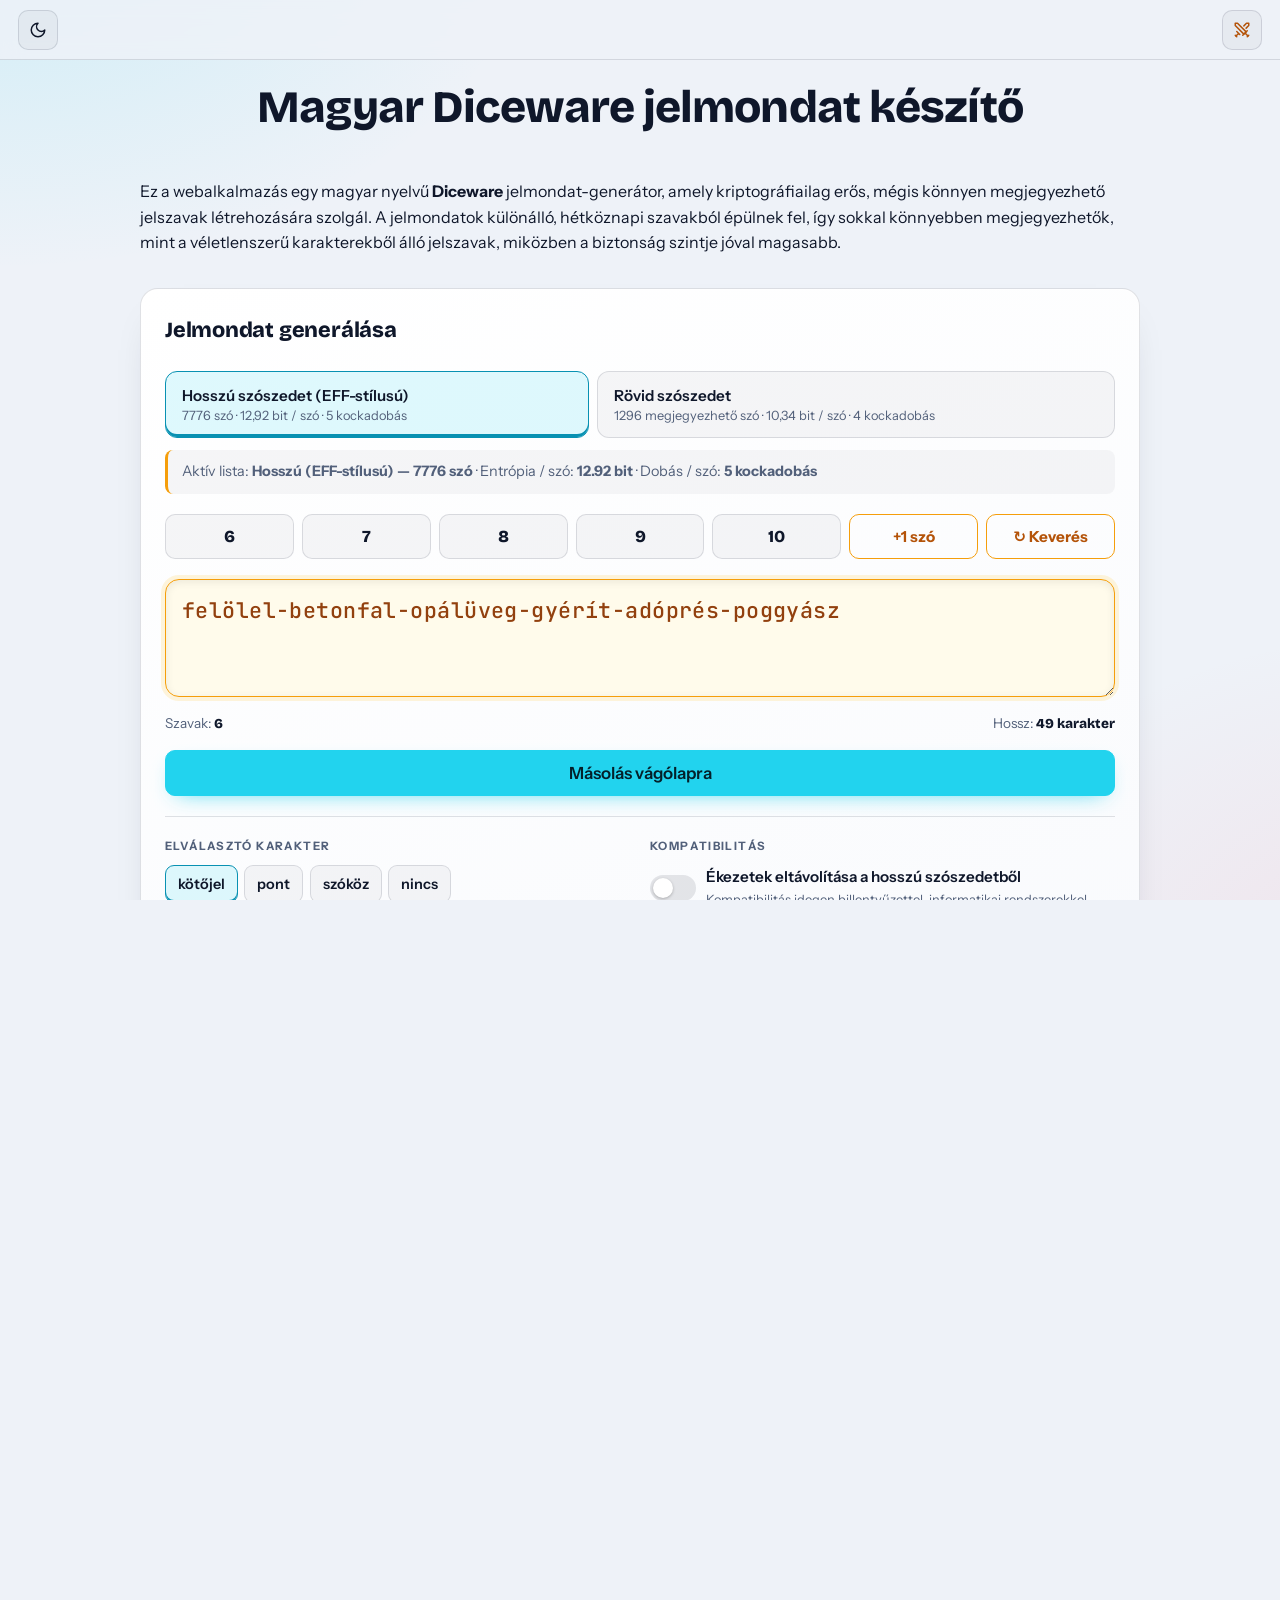
==== commit e21d604c: "favicon improvement" ====
--- a/index.html
+++ b/index.html
@@ -53,6 +53,7 @@
   <meta name="theme-color" content="#060a17" media="(prefers-color-scheme: dark)">
   <meta name="referrer" content="no-referrer">
 
+  <link rel="icon" type="image/svg+xml" href="favicon.svg">
   <link rel="icon" type="image/png" href="vilagos_kocka_32.png" sizes="32x32" />
   <link rel="shortcut icon" href="favicon.ico" />
   <link rel="apple-touch-icon" sizes="184x184" href="vilagos_kocka_184.png" />
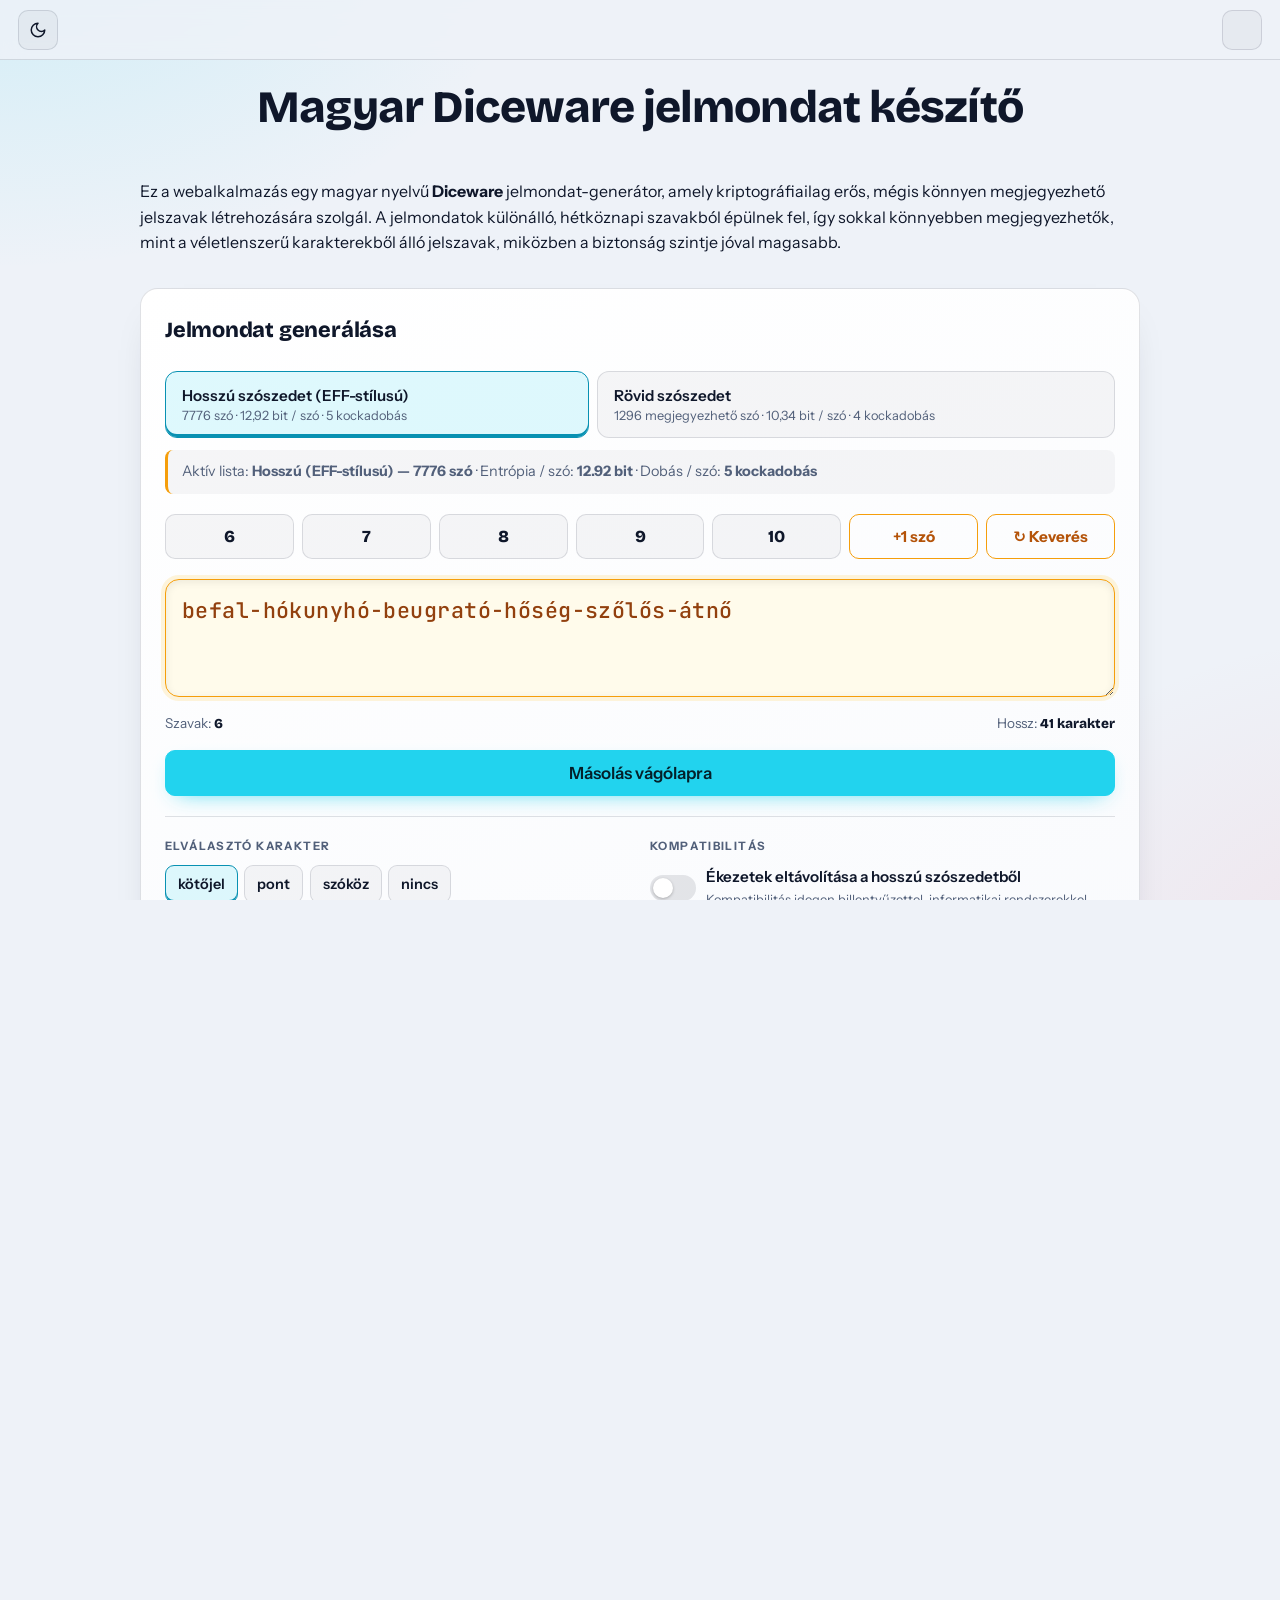
==== commit 8bbfc930: "edzesnaplo kint" ====
--- a/index.html
+++ b/index.html
@@ -76,7 +76,7 @@
     </div>
     <div class="navbar-right">
       <a href="/games.html" class="logo-link">
-        <i id="easterEggIcon" data-lucide="swords" aria-hidden="true"></i>
+        <i id="easterEggIcon" data-lucide="star-plus" aria-hidden="true"></i>
       </a>
     </div>
   </header>
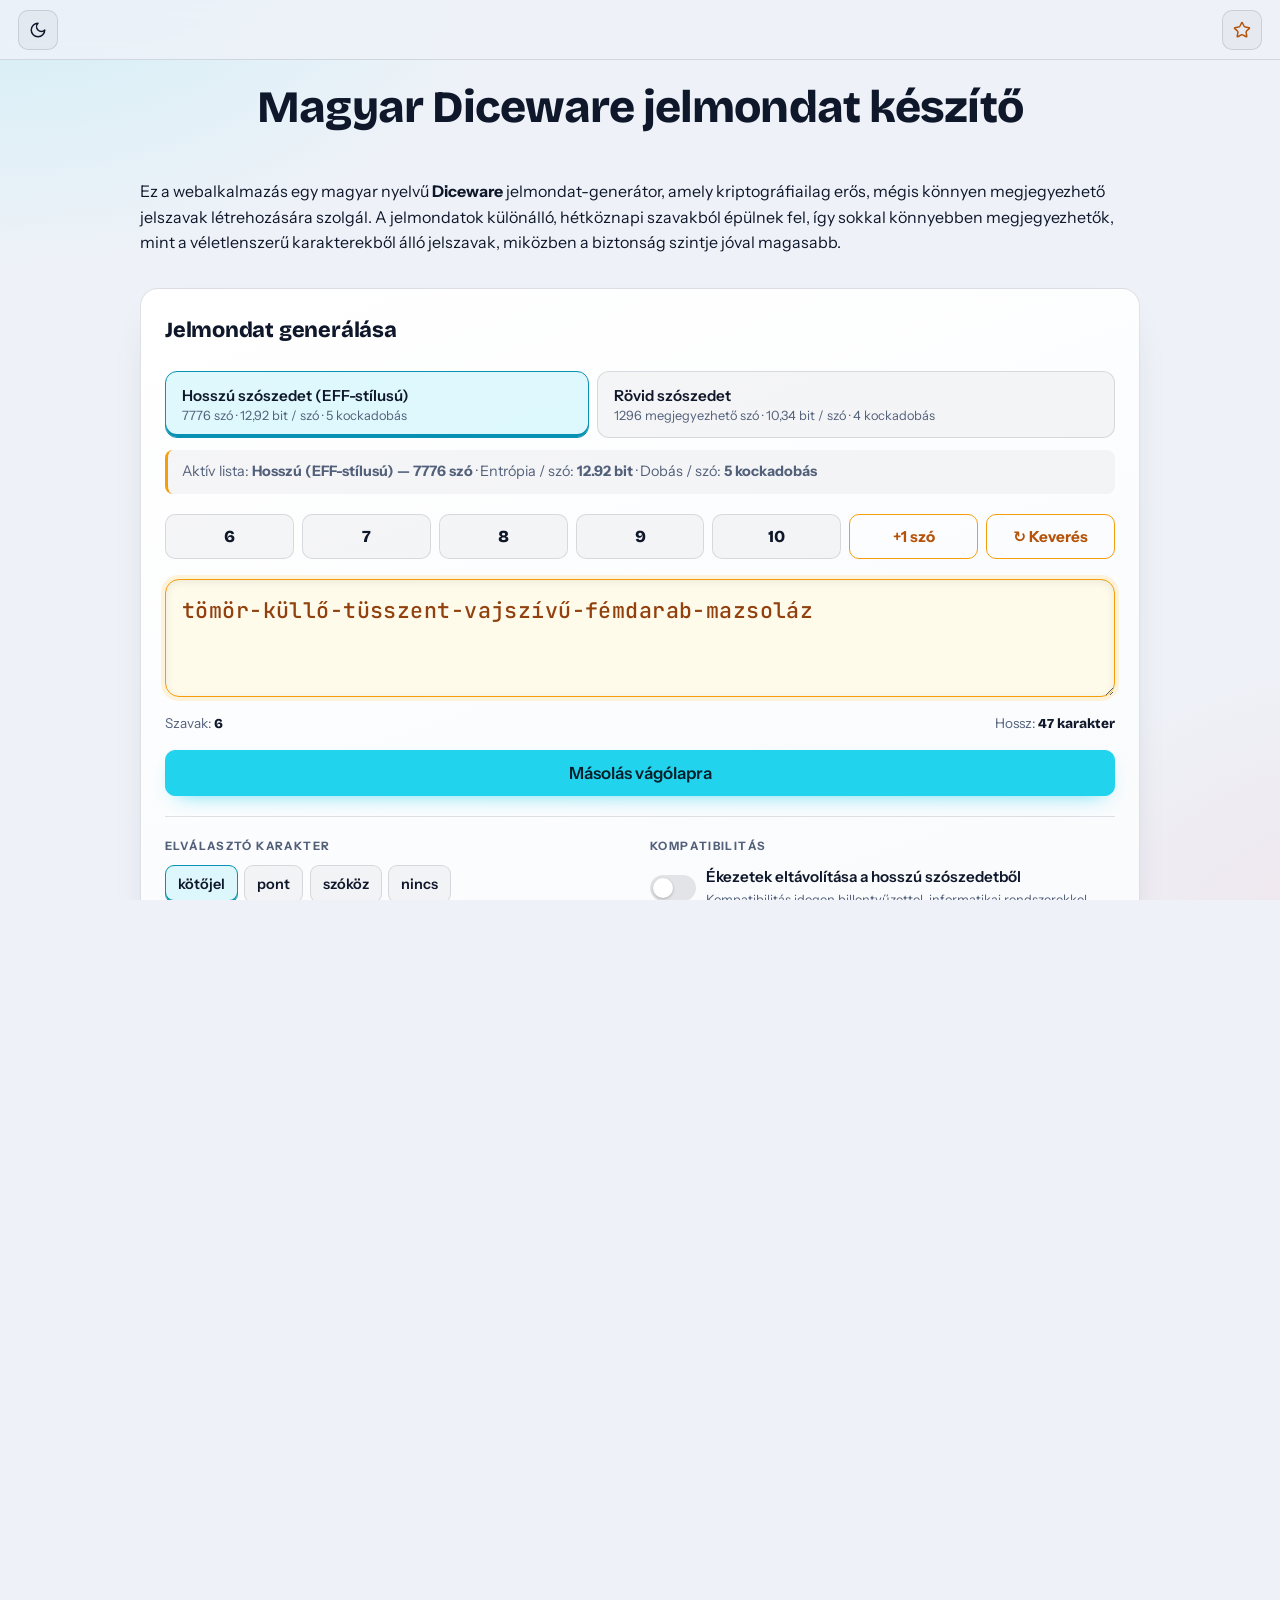
==== commit eddab8a4: "alkalmazások" ====
--- a/index.html
+++ b/index.html
@@ -76,7 +76,7 @@
     </div>
     <div class="navbar-right">
       <a href="/games.html" class="logo-link">
-        <i id="easterEggIcon" data-lucide="star-plus" aria-hidden="true"></i>
+        <i id="easterEggIcon" data-lucide="star" aria-hidden="true"></i>
       </a>
     </div>
   </header>
